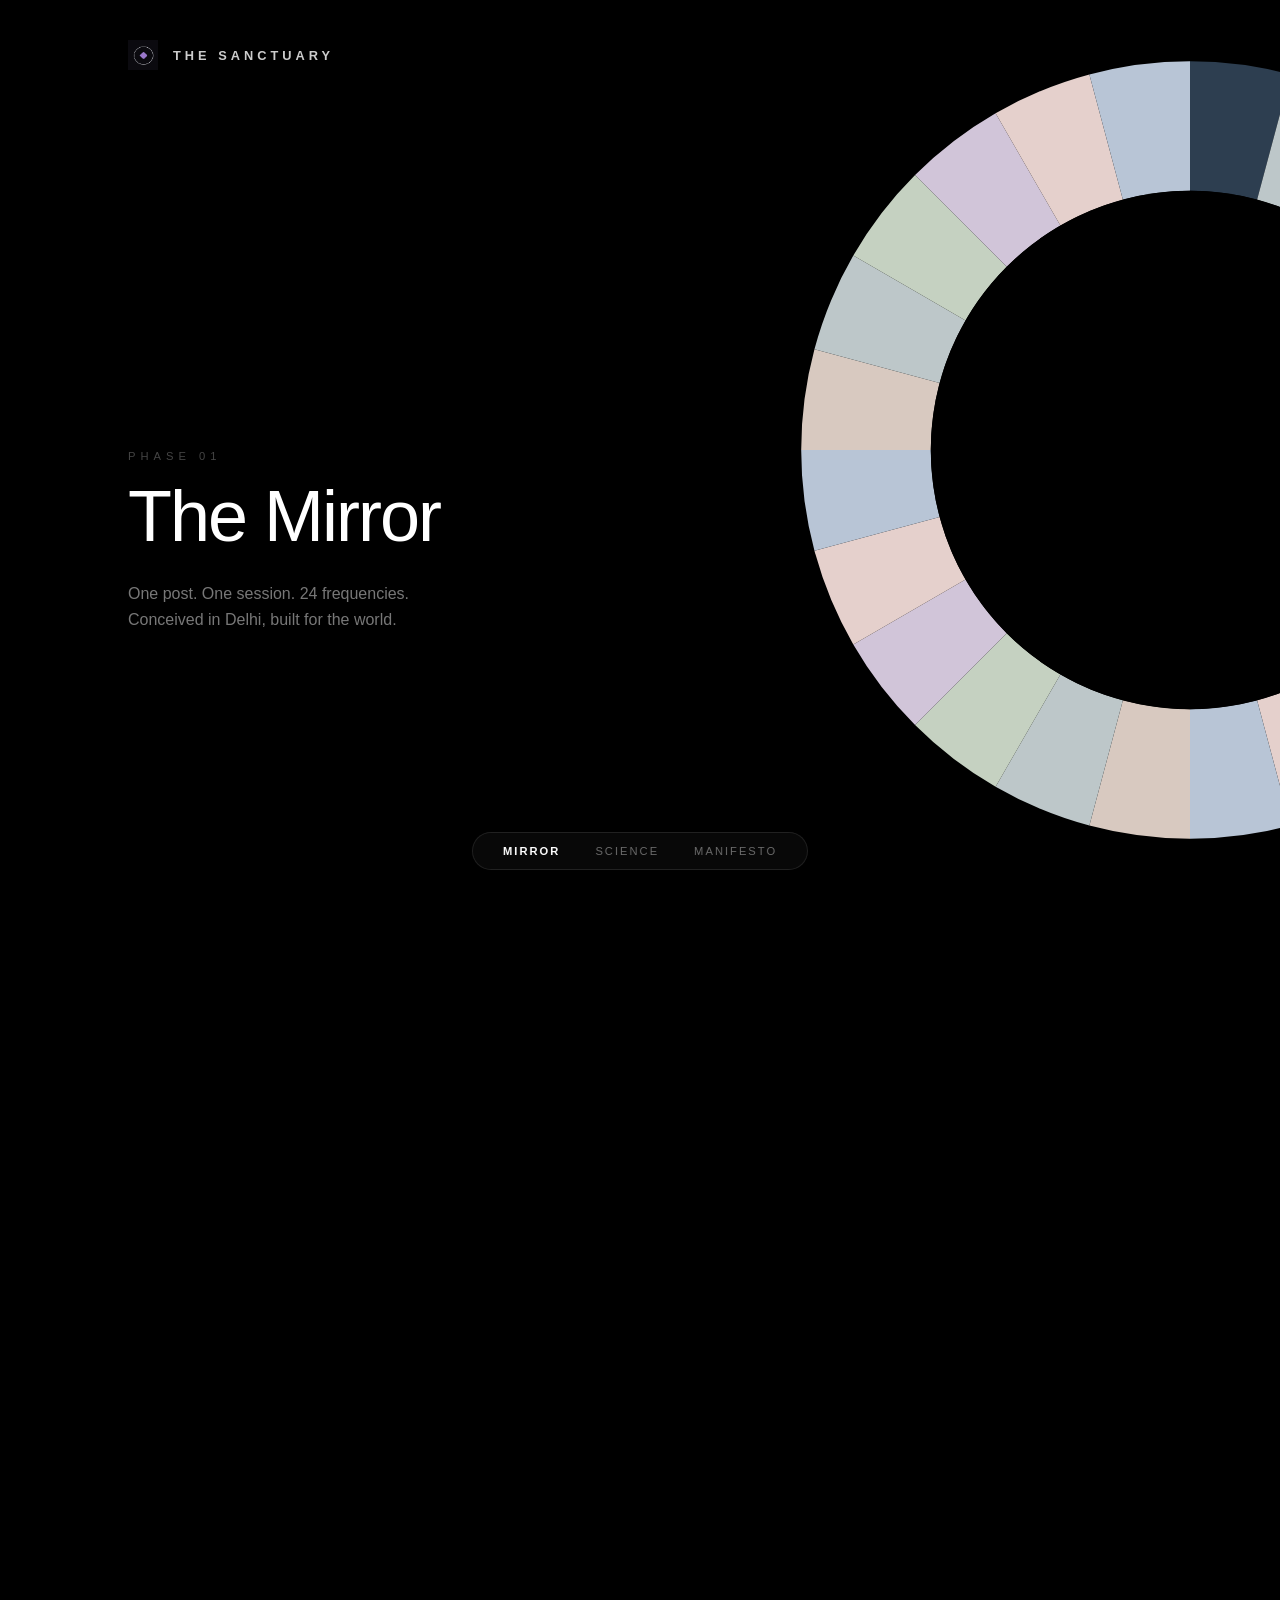
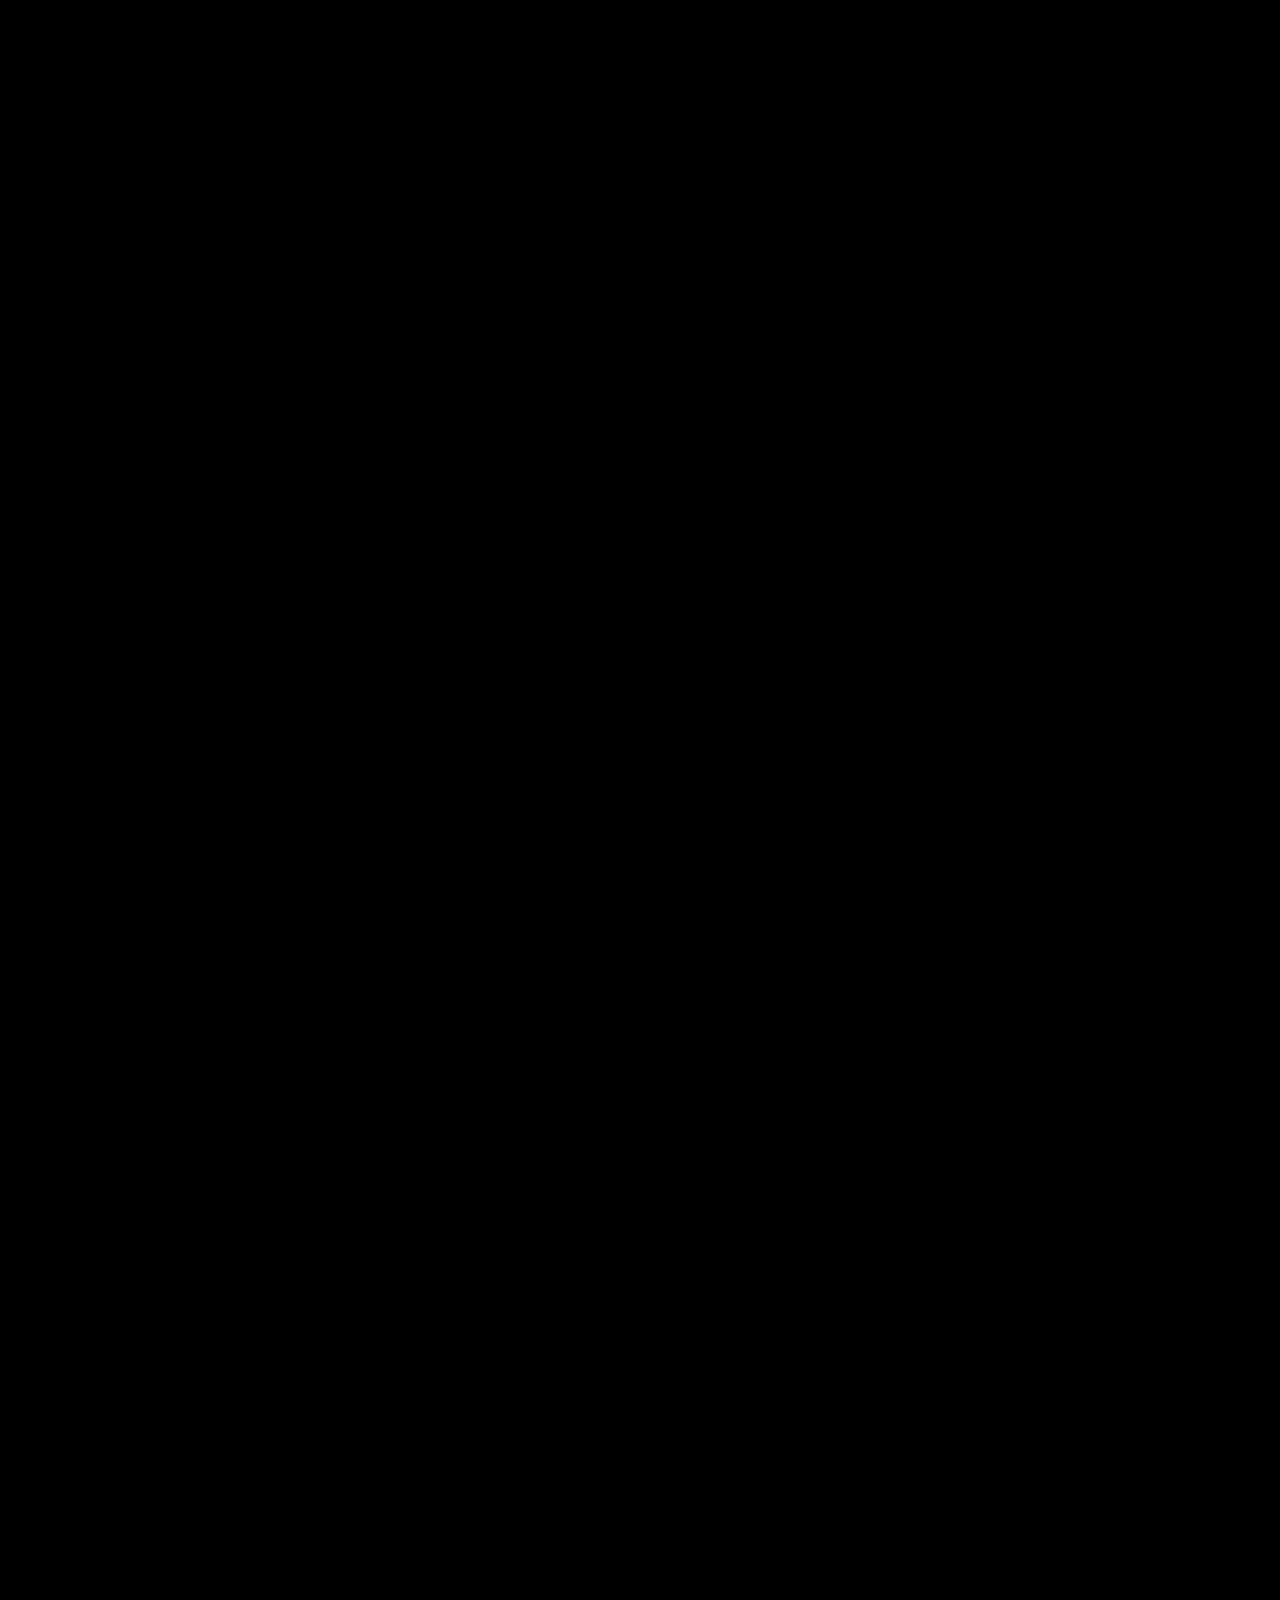
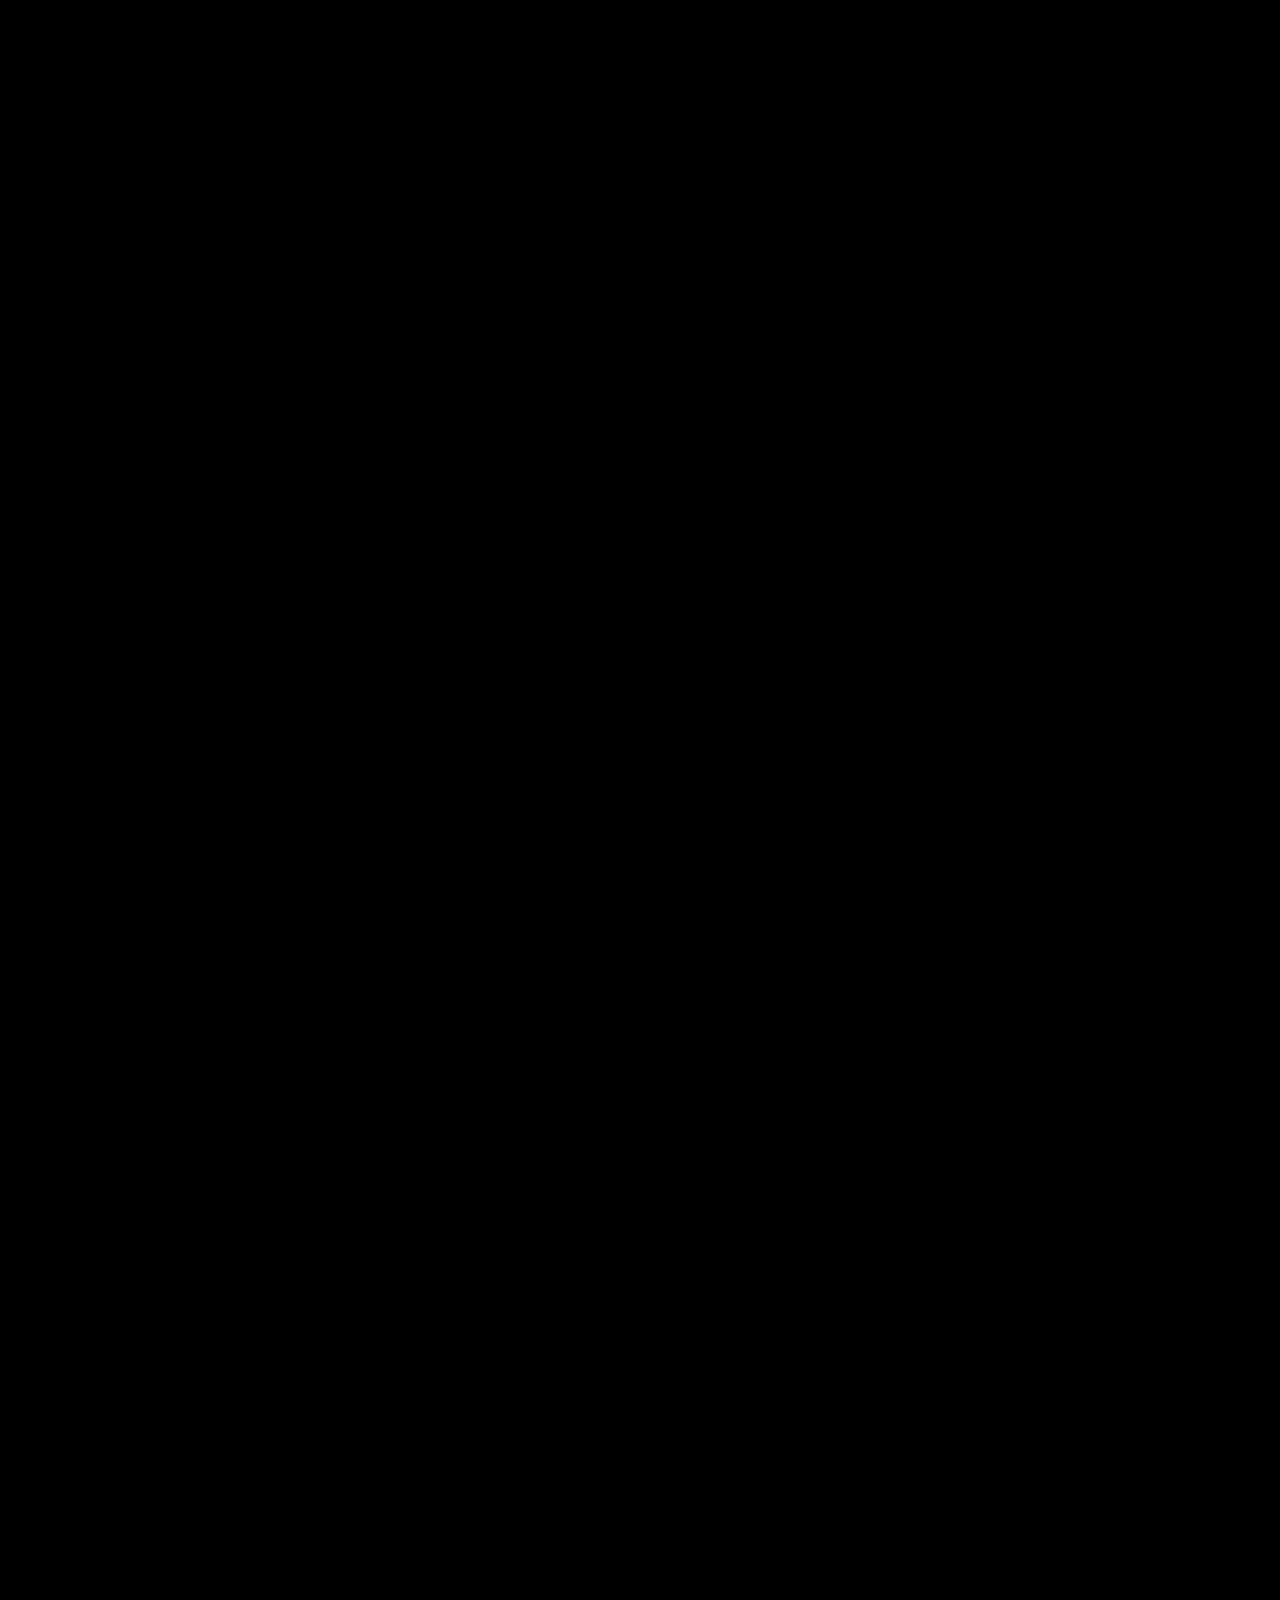
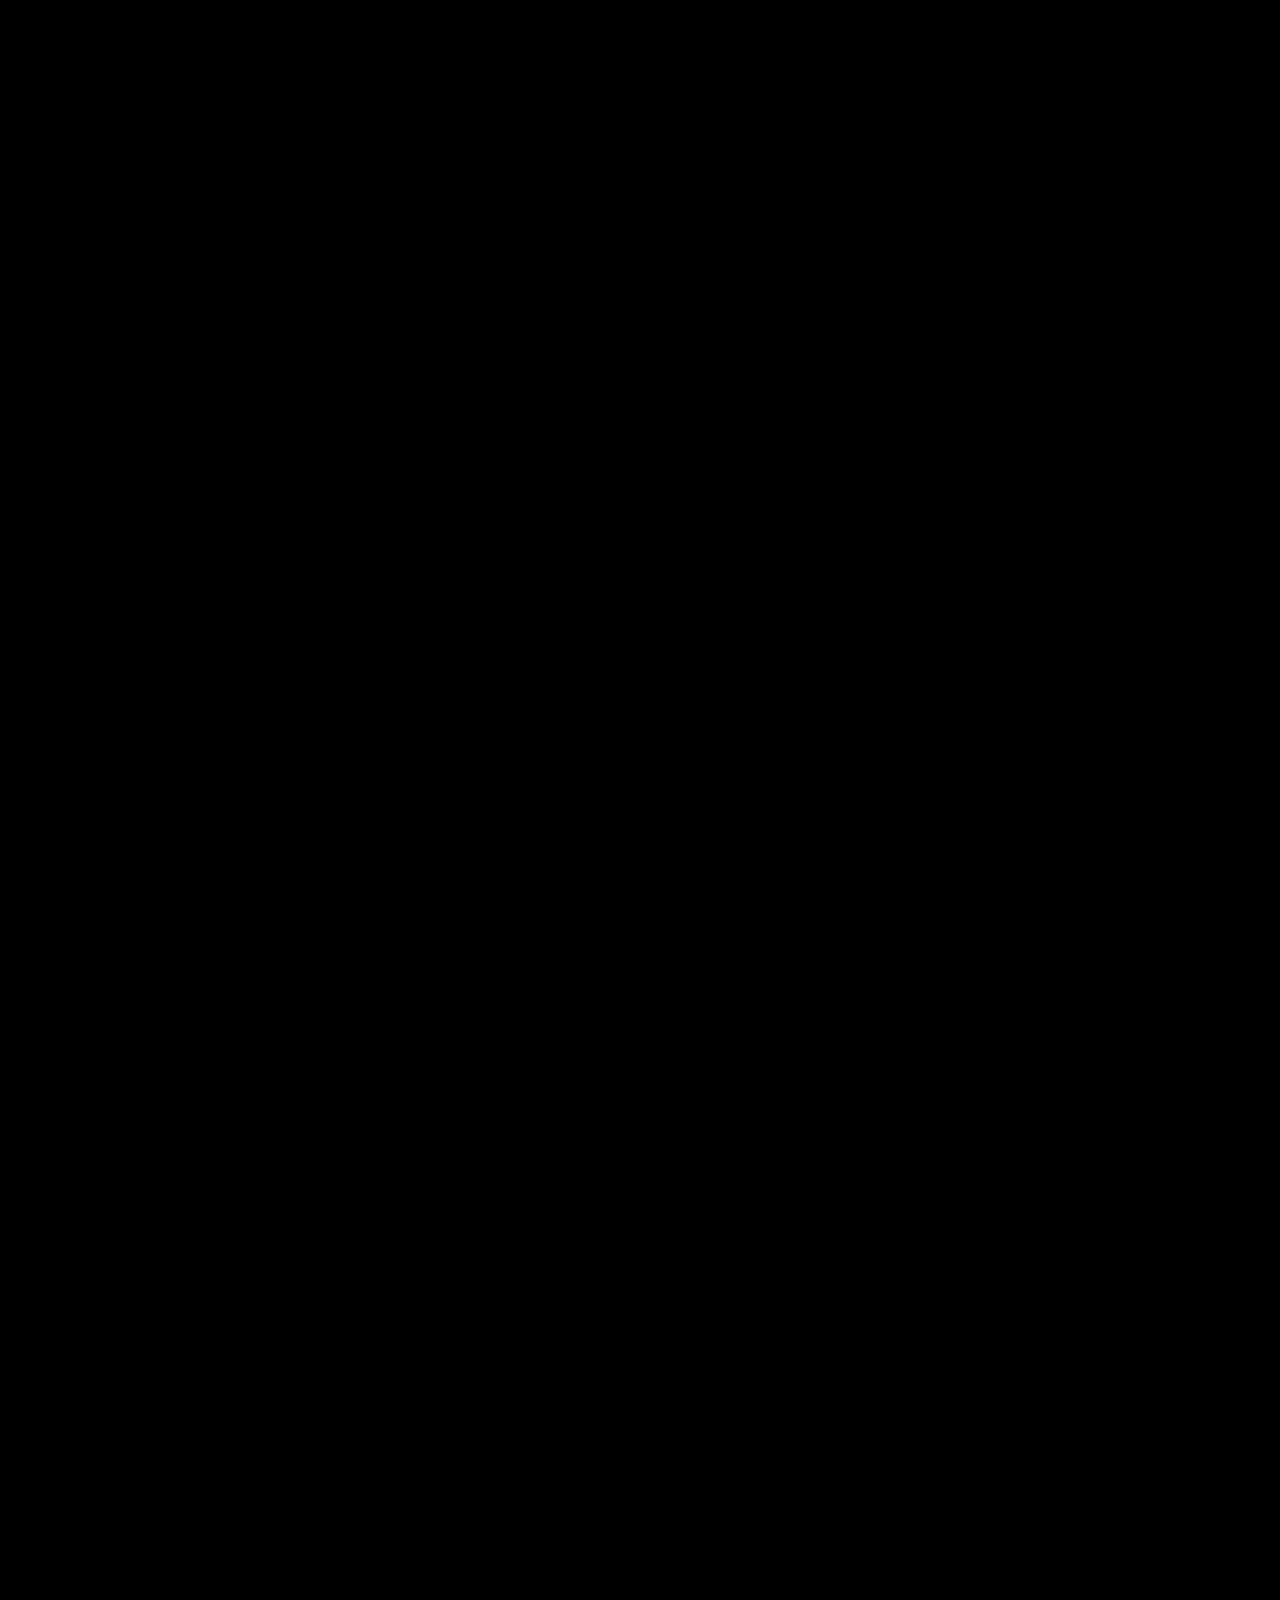
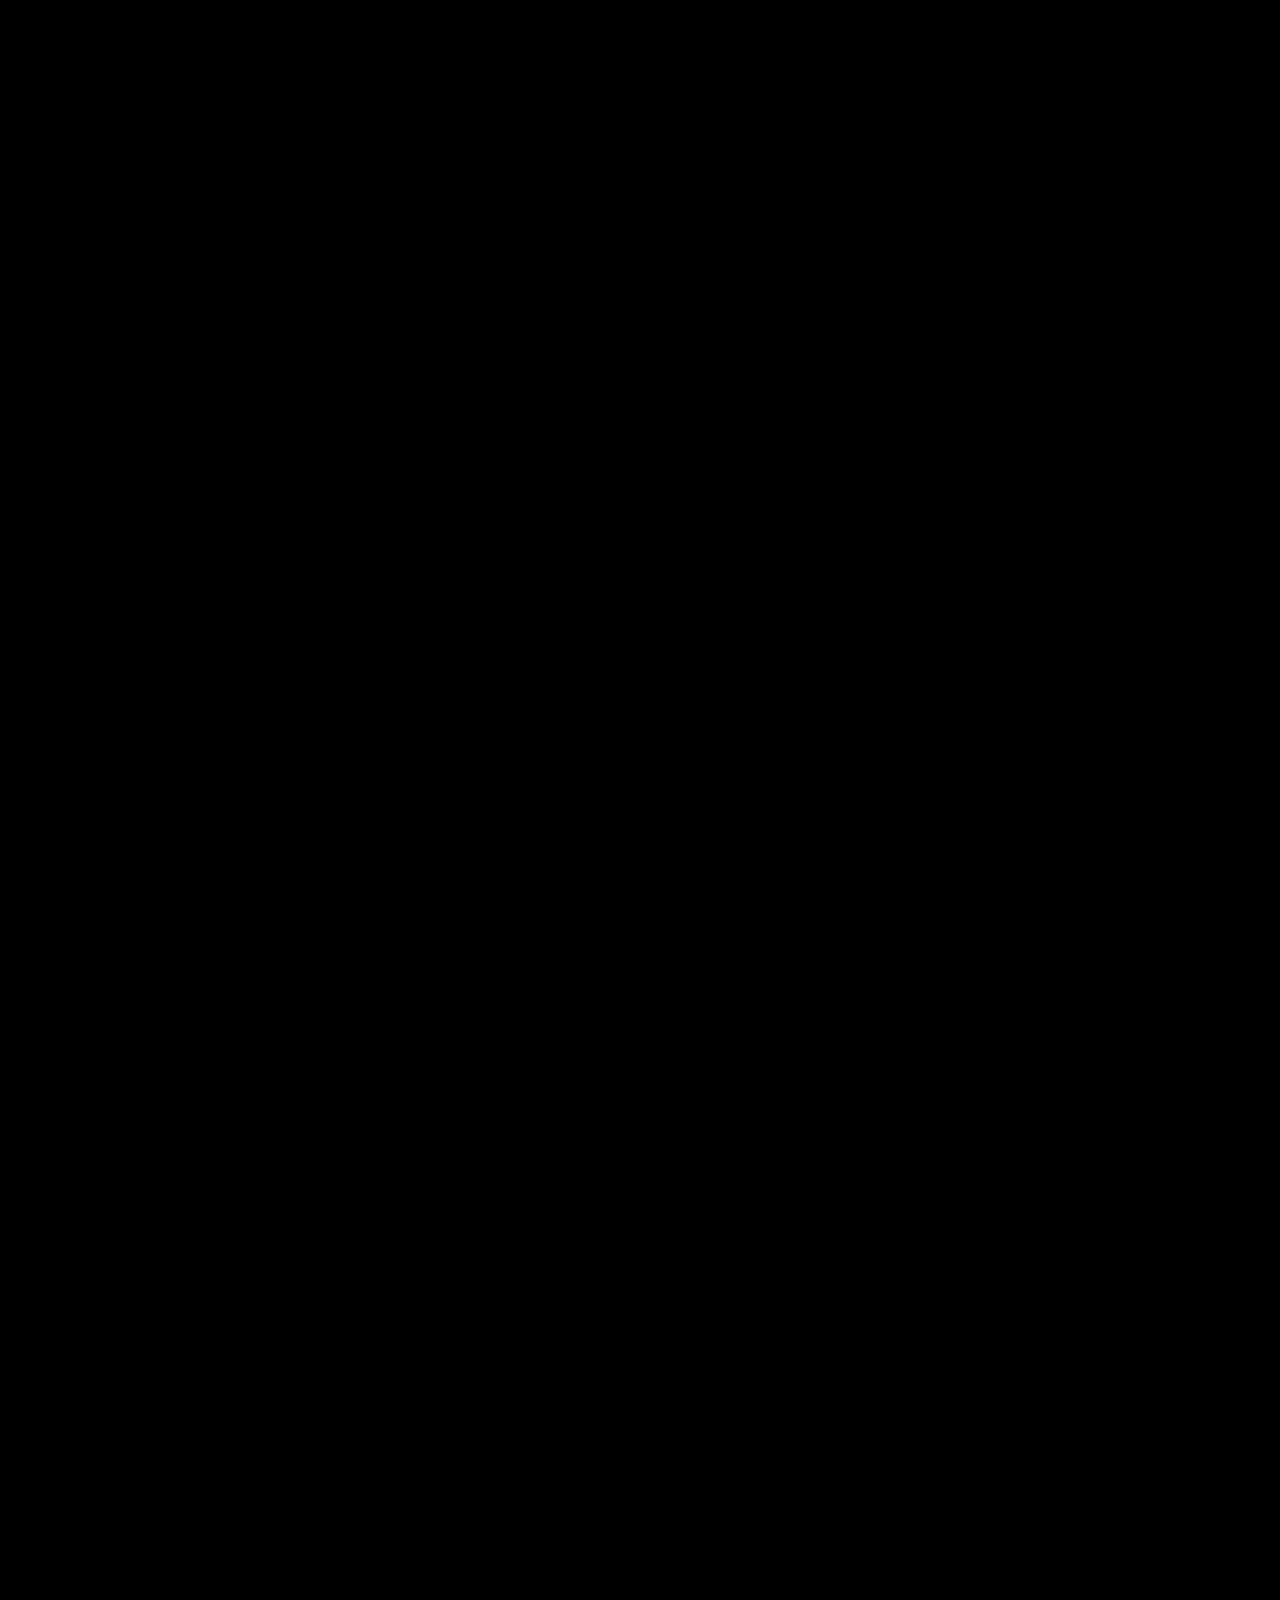
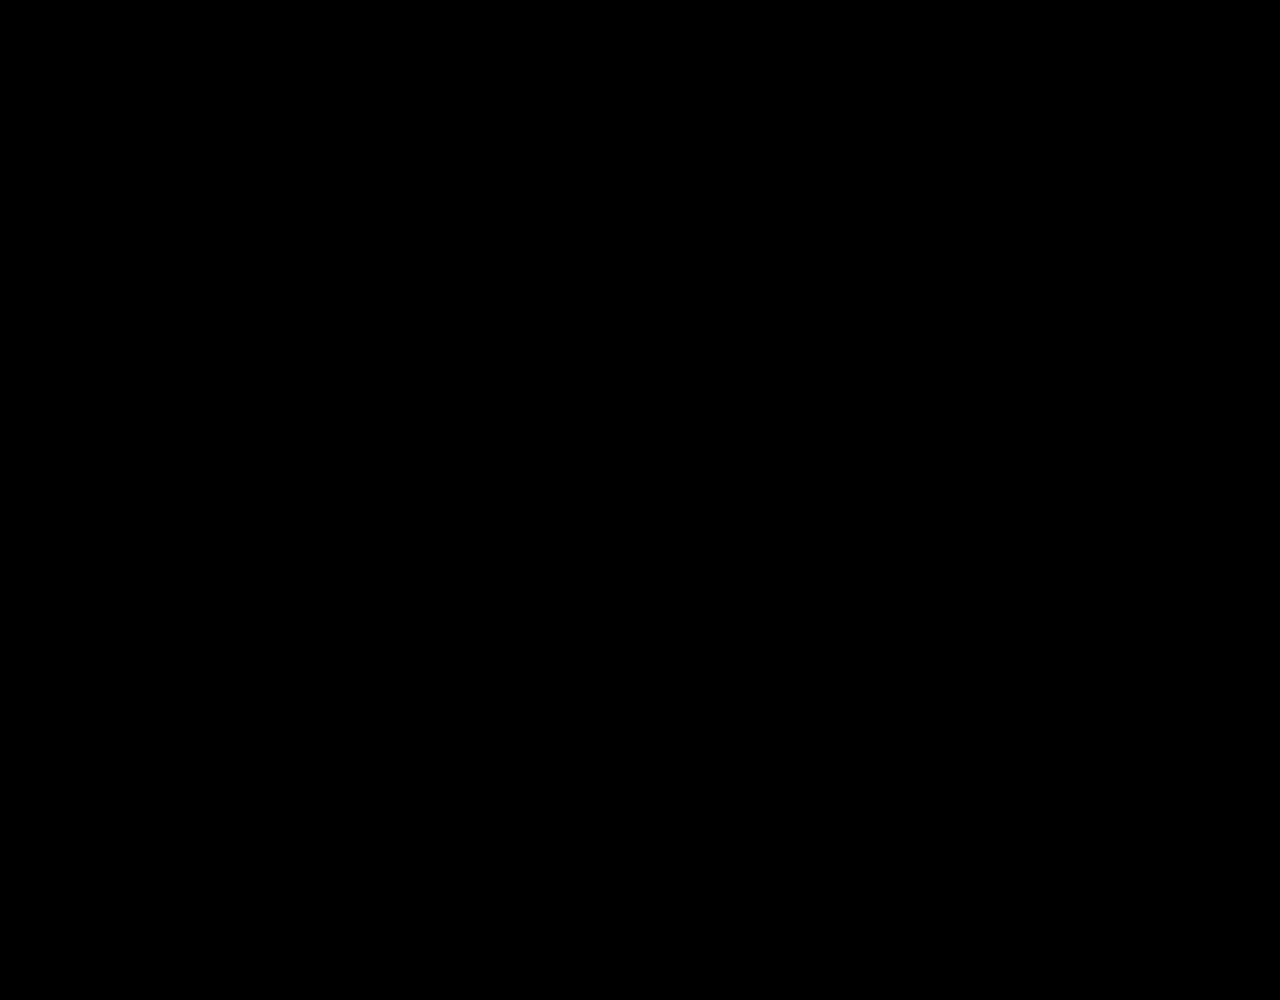
==== index.html @ a81bd3c6 "Add viewport meta tag for responsive design" ====
<!DOCTYPE html>
<html lang="en">
<head>
    <meta property="og:title" content="The Sanctuary | Phase 01: The Mirror">
    <meta property="og:description" content="One post. One session. 24 frequencies. Conceived in Delhi, built for the world.">
    <meta property="og:image" content="https://thesanctuaryapp.app/logo.jpeg">
    <meta property="og:url" content="https://thesanctuaryapp.app">
    <meta name="twitter:card" content="summary_large_image">
    <link rel="icon" type="image/png" href="favicon.jpeg">
    <meta name="viewport" content="width=device-width, initial-scale=1.0, maximum-scale=1.0, user-scalable=no">
    <meta charset="UTF-8">
    <meta name="viewport" content="width=device-width, initial-scale=1.0">
    <title>The Sanctuary | The Mirror</title>
    <style>
        :root { --bg: #000; --text: #fff; --navy: #2D3E50; --muted: #444; }
        body, html { margin: 0; padding: 0; background: var(--bg); color: var(--text); font-family: -apple-system, sans-serif; overflow-x: hidden; scroll-behavior: auto; }

        /* THE TOP-LEFT GATEWAY LOGO */
        #top-gateway {
            position: fixed; top: 40px; left: 10%; z-index: 500;
            display: flex; align-items: center; gap: 15px; text-decoration: none;
        }
        #top-gateway img { width: 30px; height: 30px; }
        #gateway-title { font-weight: 800; letter-spacing: 4px; font-size: 0.8rem; color: #fff; opacity: 0.8; }

        /* UNIFIED BOTTOM DOCK */
        nav {
            position: fixed; bottom: 30px; left: 50%; transform: translateX(-50%);
            background: rgba(10, 10, 10, 0.8); backdrop-filter: blur(20px); -webkit-backdrop-filter: blur(20px);
            border: 1px solid rgba(255, 255, 255, 0.1); padding: 12px 30px; border-radius: 40px;
            display: flex; gap: 35px; z-index: 1000; box-shadow: 0 20px 50px rgba(0,0,0,0.9);
        }
        nav a { color: #fff; text-decoration: none; font-size: 0.7rem; letter-spacing: 2px; text-transform: uppercase; opacity: 0.4; transition: 0.3s; pointer-events: all; }
        nav a:hover { opacity: 1; }
        nav a.active { opacity: 1; font-weight: 600; }

        .grain { position: fixed; top: -50%; left: -50%; width: 200%; height: 200%; z-index: 100; pointer-events: none; background-image: url("https://grainy-gradients.vercel.app/noise.svg"); opacity: 0.08; animation: grain-dance 8s steps(10) infinite; }
        @keyframes grain-dance { 0% { transform: translate(0,0); } 100% { transform: translate(0,0); } }

        /* UI LAYER - GRANULAR FADING */
        #ui-layer { position: fixed; left: 10%; top: 50%; transform: translateY(-50%); width: 40%; z-index: 50; pointer-events: none; }
        .text-group { 
            position: absolute; width: 100%; top: 0; 
            transition: visibility 0.3s; /* Visibility still used for click-through stability */
            visibility: hidden; opacity: 0; 
            will-change: opacity, transform;
        }
        .text-group.visible { visibility: visible; }

        .label { font-size: 0.7rem; color: var(--muted); text-transform: uppercase; letter-spacing: 5px; margin-bottom: 15px; }
        .title { font-size: clamp(3rem, 7vw, 4.5rem); font-weight: 200; margin: 0; letter-spacing: -2px; line-height: 1.1; }
        .desc { margin-top: 25px; color: #777; font-size: 1rem; line-height: 1.6; max-width: 350px; font-weight: 300; }

        /* THE DONUT TICKER RIG */
        #ticker-rig { position: fixed; right: -35vh; top: 50%; transform: translateY(-50%); width: 90vh; height: 90vh; z-index: 10; pointer-events: none; }
        #donut-svg { width: 100%; height: 100%; filter: drop-shadow(-20px 10px 40px rgba(0,0,0,0.5)); will-change: transform; }
        .segment { stroke: rgba(255,255,255,0.02); stroke-width: 0.3; transition: fill 0.3s ease; }

        .scroll-space { height: 1000vh; }

        /* FINAL SECTION */
        #final-section { height: 100vh; width: 100%; display: flex; align-items: center; justify-content: center; position: fixed; top: 0; left: 0; z-index: 30; opacity: 0; pointer-events: none; }
        .final-title { font-weight: 200; font-size: 2.2rem; margin: 0; letter-spacing: -1px; }
        .final-label { color: #555; font-size: 0.85rem; margin-top: 10px; }
        .cta { background: white; color: black; border: none; padding: 15px 40px; margin-top: 25px; font-weight: 600; border-radius: 2px; cursor: pointer; pointer-events: all; }
    </style>
</head>
<body>
    <div class="grain"></div>

    <a href="index.html" id="top-gateway">
        <img src="logo.jpeg" alt="Sanctuary Logo">
        <span id="gateway-title">THE SANCTUARY</span>
    </a>

    <nav>
        <a href="index.html" class="active">Mirror</a>
        <a href="science.html">Science</a>
        <a href="manifesto.html">Manifesto</a>
    </nav>

    <div id="ui-layer">
        <div id="hero-text" class="text-group visible" style="opacity: 1;">
            <div class="label">Phase 01</div>
            <h1 class="title">The Mirror</h1>
            <p class="desc">One post. One session. 24 frequencies. Conceived in Delhi, built for the world.</p>
        </div>
        <div id="ticker-text" class="text-group">
            <div id="freq-num" class="label">Frequency 01/24</div>
            <h1 id="active-cat" class="title">Science</h1>
            <p class="desc">Intentional social interaction. High signal, zero compulsion.</p>
        </div>
    </div>

    <div class="scroll-space"></div>

    <section id="final-section">
        <div style="text-align:center;">
            <h1 class="final-title">Enter the Sanctuary</h1>
            <p class="final-label">Global Beta now rolling.</p>
            <button class="cta">Request Access</button>
        </div>
    </section>

    <div id="ticker-rig">
        <svg id="donut-svg" viewBox="0 0 100 100">
            <g id="segments-group"></g>
            <circle cx="50" cy="50" r="32" fill="black" /> 
        </svg>
    </div>

    <script>
        const segmentsGroup = document.getElementById('segments-group');
        const donutSvg = document.getElementById('donut-svg');
        const hero = document.getElementById('hero-text');
        const ticker = document.getElementById('ticker-text');
        const activeCat = document.getElementById('active-cat');
        const freqNum = document.getElementById('freq-num');
        const tickerRig = document.getElementById('ticker-rig');
        const finalSection = document.getElementById('final-section');

        const colors = ['#D8C9C0', '#BDC7C9', '#C5D1C1', '#D1C5D9', '#E5D0CC', '#B8C5D6'];
        const categories = ["Science", "Philosophy", "Art", "History", "Nature", "Literature", "Mindfulness", "Economics", "Music", "Tech", "Wellness", "Design", "Astronomy", "Sociology", "Poetry", "Biology", "Physics", "Ethics", "Psychology", "Space", "Geography", "Math", "Culture", "Silence"];
        const paths = [];

        for (let i = 0; i < 24; i++) {
            const path = document.createElementNS("http://www.w3.org/2000/svg", "path");
            path.setAttribute("d", describeArc(50, 50, 48, 32, i * 15, (i + 1) * 15));
            path.setAttribute("fill", colors[i % colors.length]);
            segmentsGroup.appendChild(path);
            paths.push(path);
        }

        function describeArc(x, y, r, ir, start, end){
            const s = polToCar(x, y, r, end), e = polToCar(x, y, r, start), si = polToCar(x, y, ir, end), ei = polToCar(x, y, ir, start);
            return [`M`,s.x,s.y,`A`,r,r,0,0,0,e.x,e.y,`L`,ei.x,ei.y,`A`,ir,ir,0,0,1,si.x,si.y,`Z`].join(" ");
        }
        function polToCar(cx, cy, r, deg) { const rad = (deg - 90) * Math.PI / 180.0; return { x: cx + (r * Math.cos(rad)), y: cy + (r * Math.sin(rad)) }; }

        function render() {
            const scrollY = window.pageYOffset;
            const maxScroll = document.documentElement.scrollHeight - window.innerHeight;
            const pct = Math.max(0, Math.min(1, scrollY / maxScroll));

            const curRot = pct * 360;
            donutSvg.style.transform = `rotate(${curRot}deg)`;

            const activeIndex = Math.floor(curRot / 15) % 24;
            paths.forEach((p, i) => p.setAttribute("fill", i === activeIndex ? '#2D3E50' : colors[i % colors.length]));
            activeCat.innerText = categories[activeIndex];
            freqNum.innerText = `Frequency ${String(activeIndex + 1).padStart(2, '0')}/24`;

            // GRANULAR FADING ENGINE
            // 1. Hero Text Fade Out (0% to 10%)
            if (pct < 0.1) {
                const opacity = 1 - (pct / 0.1);
                hero.style.opacity = opacity;
                hero.classList.add('visible');
                ticker.style.opacity = pct / 0.1;
                ticker.classList.add('visible');
                tickerRig.style.opacity = 1;
                finalSection.style.opacity = 0;
            } 
            // 2. Ticker Text Peak (10% to 80%)
            else if (pct >= 0.1 && pct < 0.8) {
                hero.style.opacity = 0;
                hero.classList.remove('visible');
                ticker.style.opacity = 1;
                ticker.classList.add('visible');
                tickerRig.style.opacity = 1;
                finalSection.style.opacity = 0;
            } 
            // 3. Ticker Out / Final In (80% to 100%)
            else {
                const fadeOut = 1 - ((pct - 0.8) / 0.2);
                const fadeIn = (pct - 0.8) / 0.2;
                hero.classList.remove('visible');
                ticker.style.opacity = fadeOut;
                tickerRig.style.opacity = fadeOut;
                finalSection.style.opacity = fadeIn;
                if (pct > 0.95) {
                    finalSection.style.pointerEvents = "all";
                    ticker.classList.remove('visible');
                } else {
                    finalSection.style.pointerEvents = "none";
                    ticker.classList.add('visible');
                }
            }

            requestAnimationFrame(render);
        }
        render();
    </script>
</body>
</html>
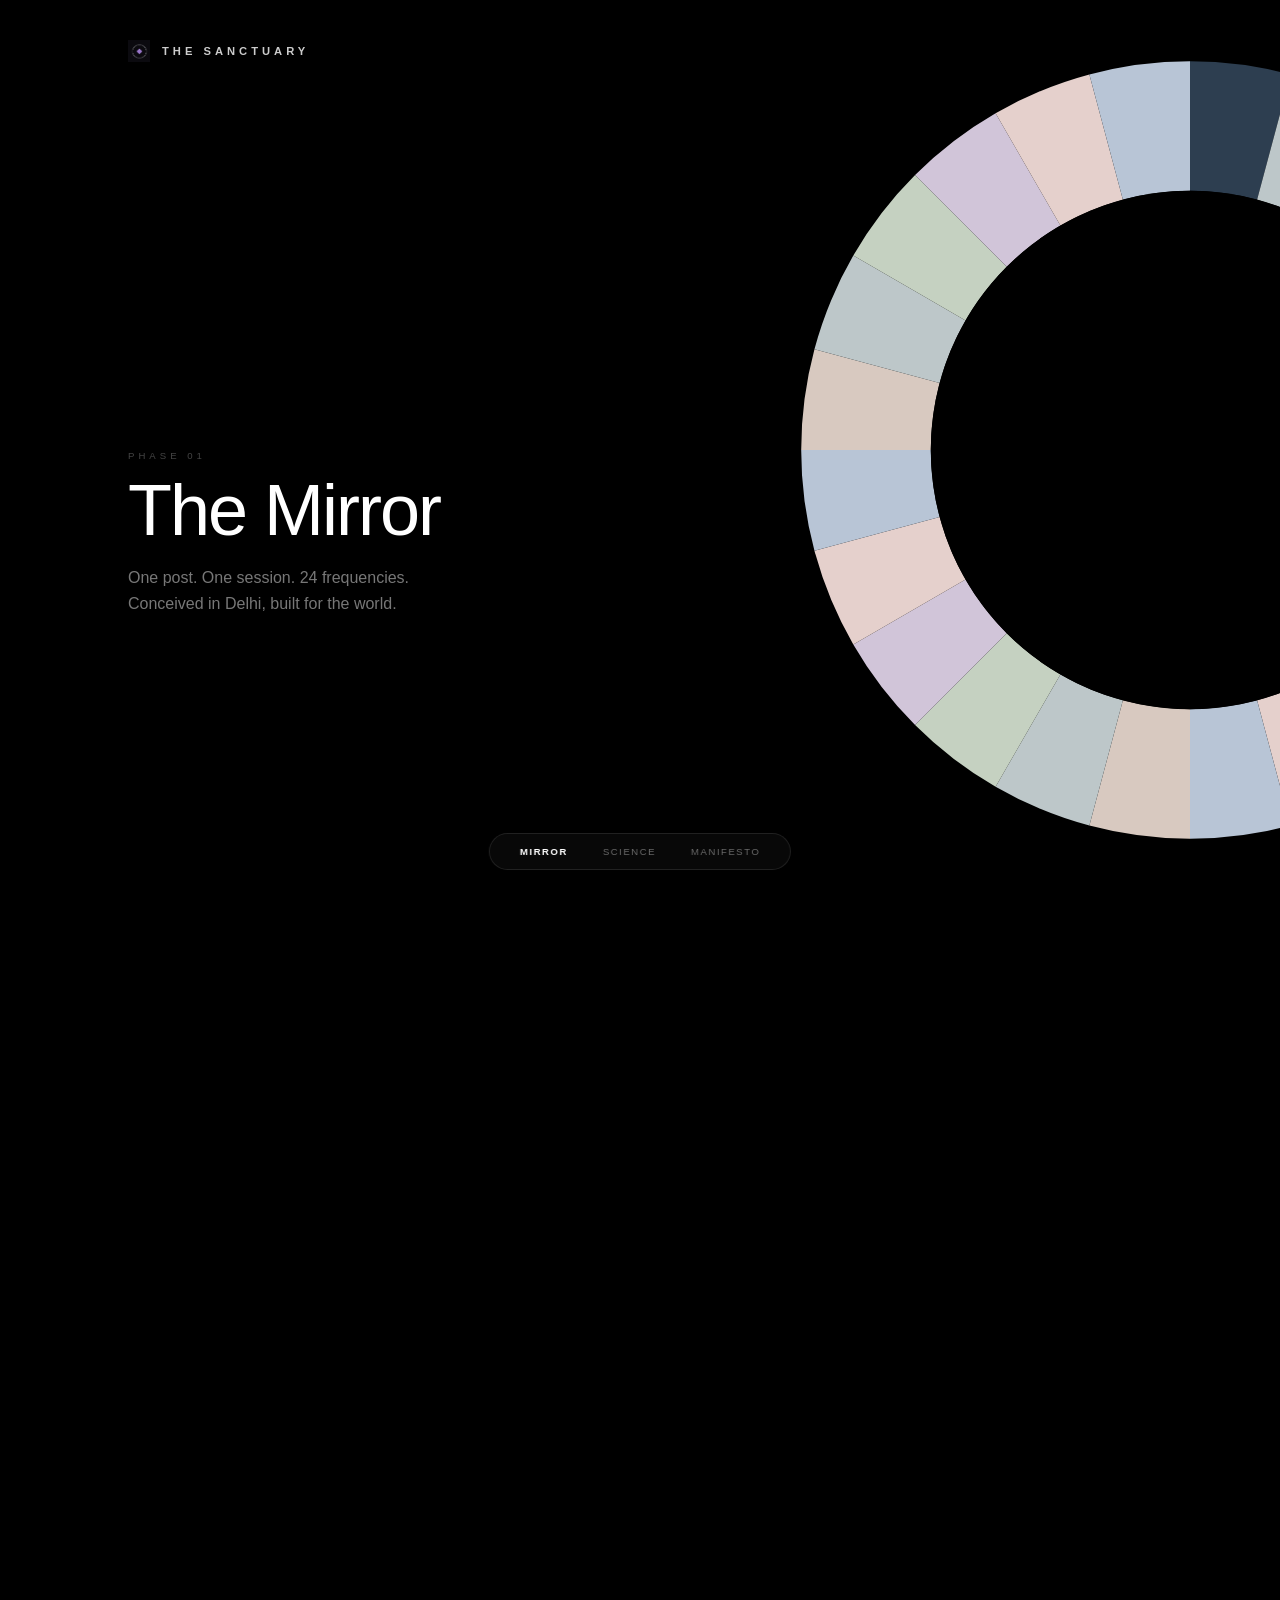
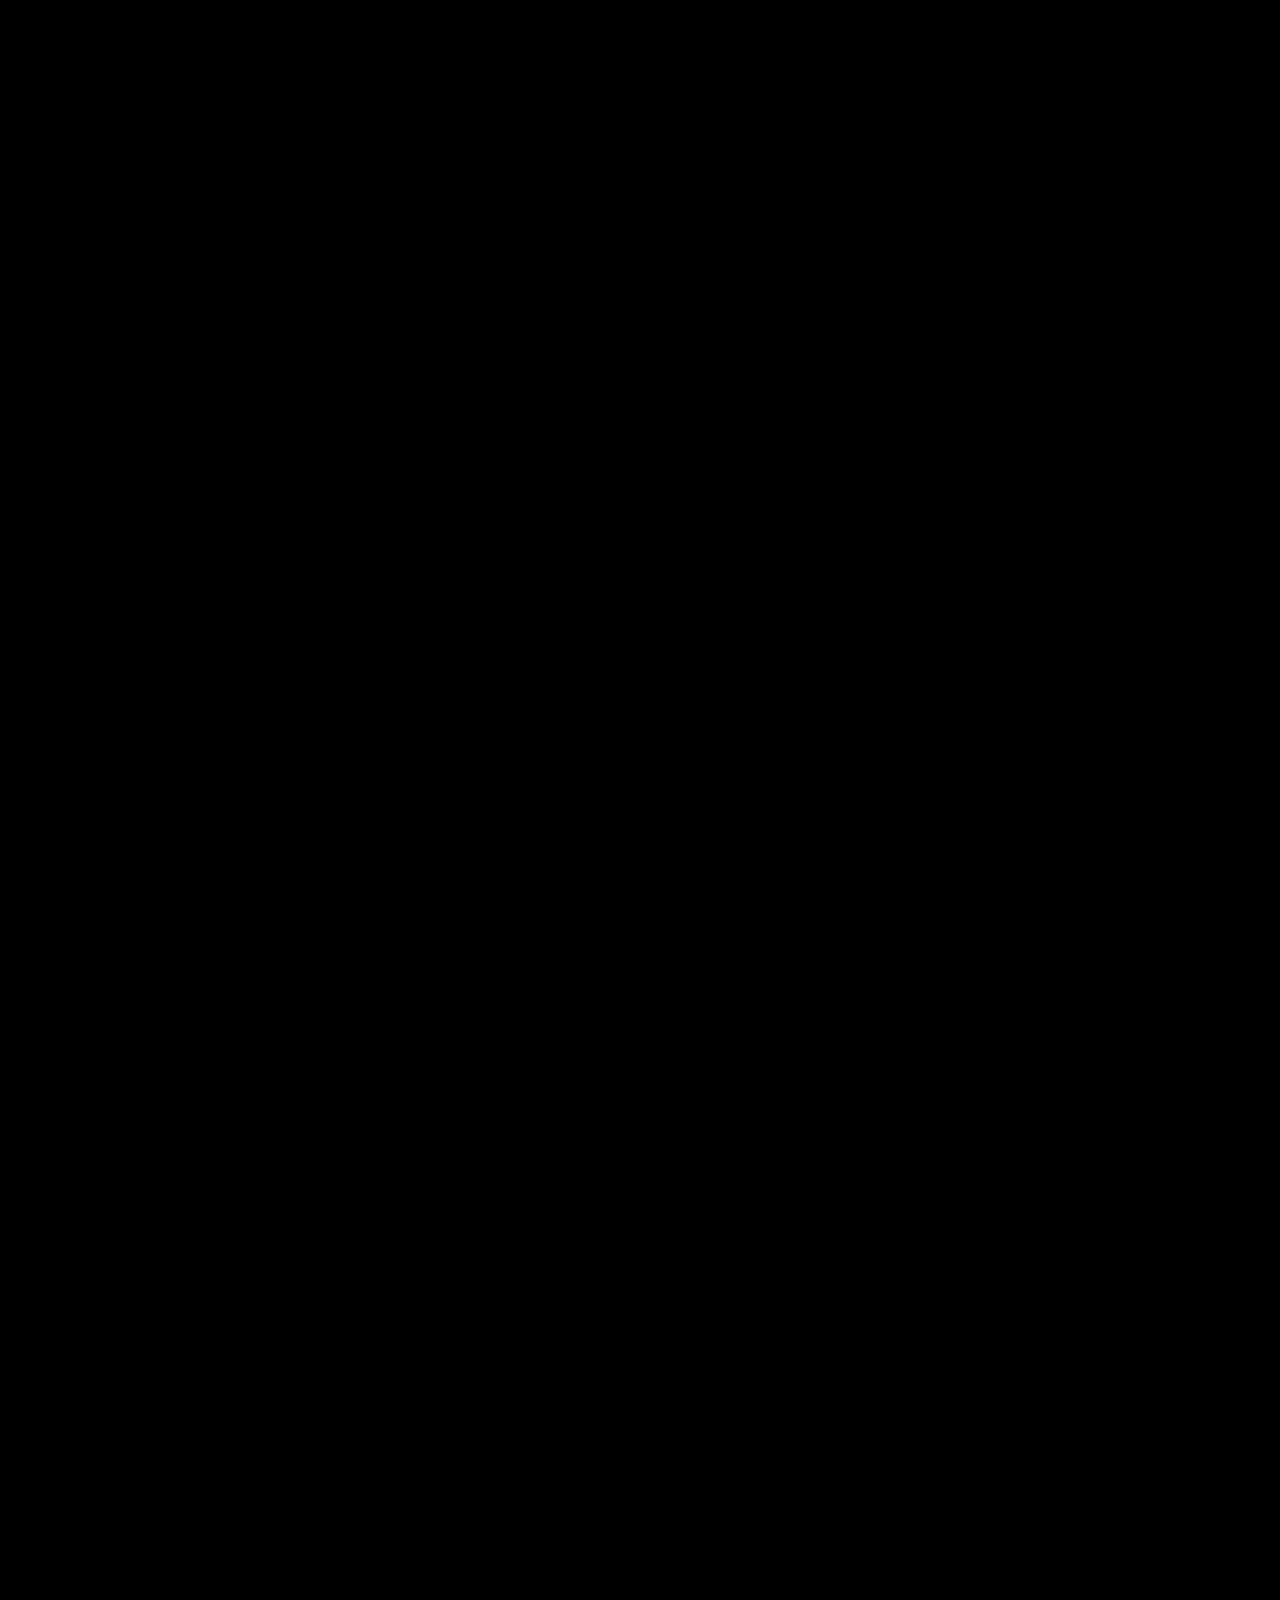
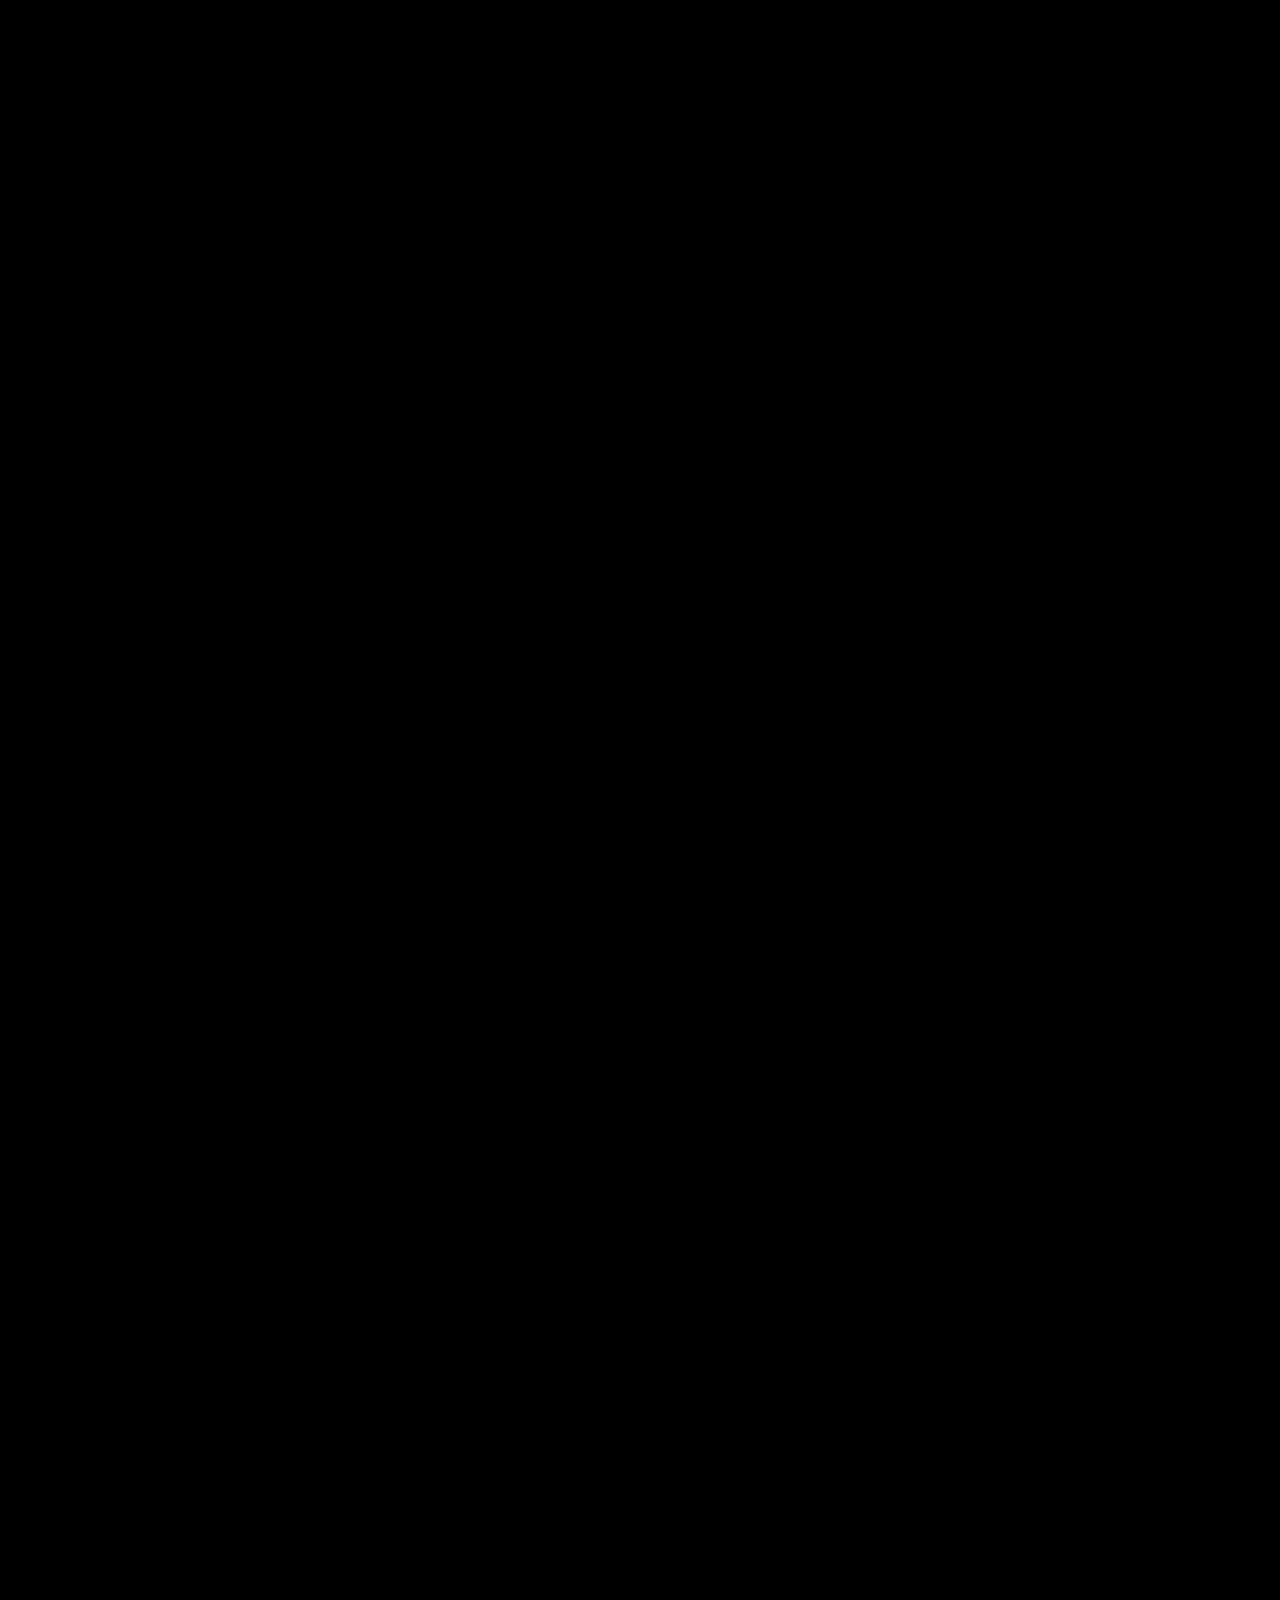
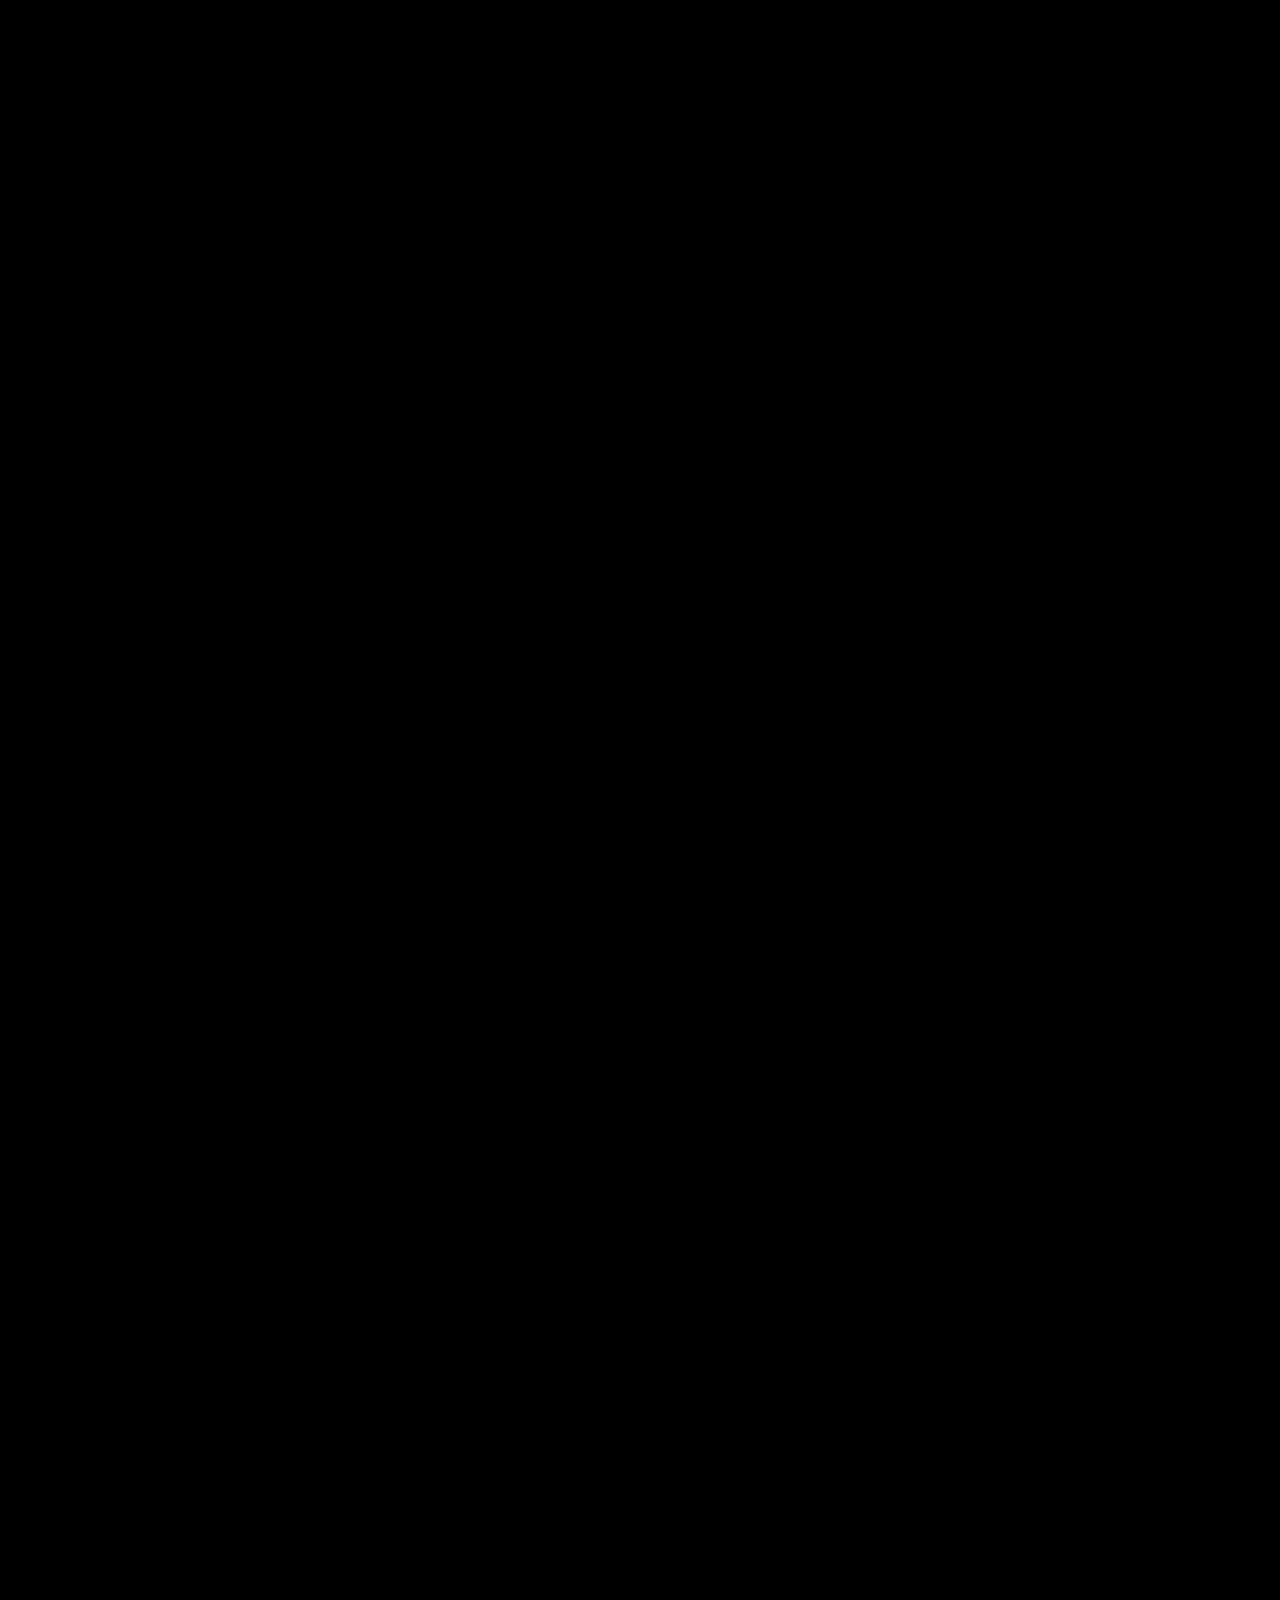
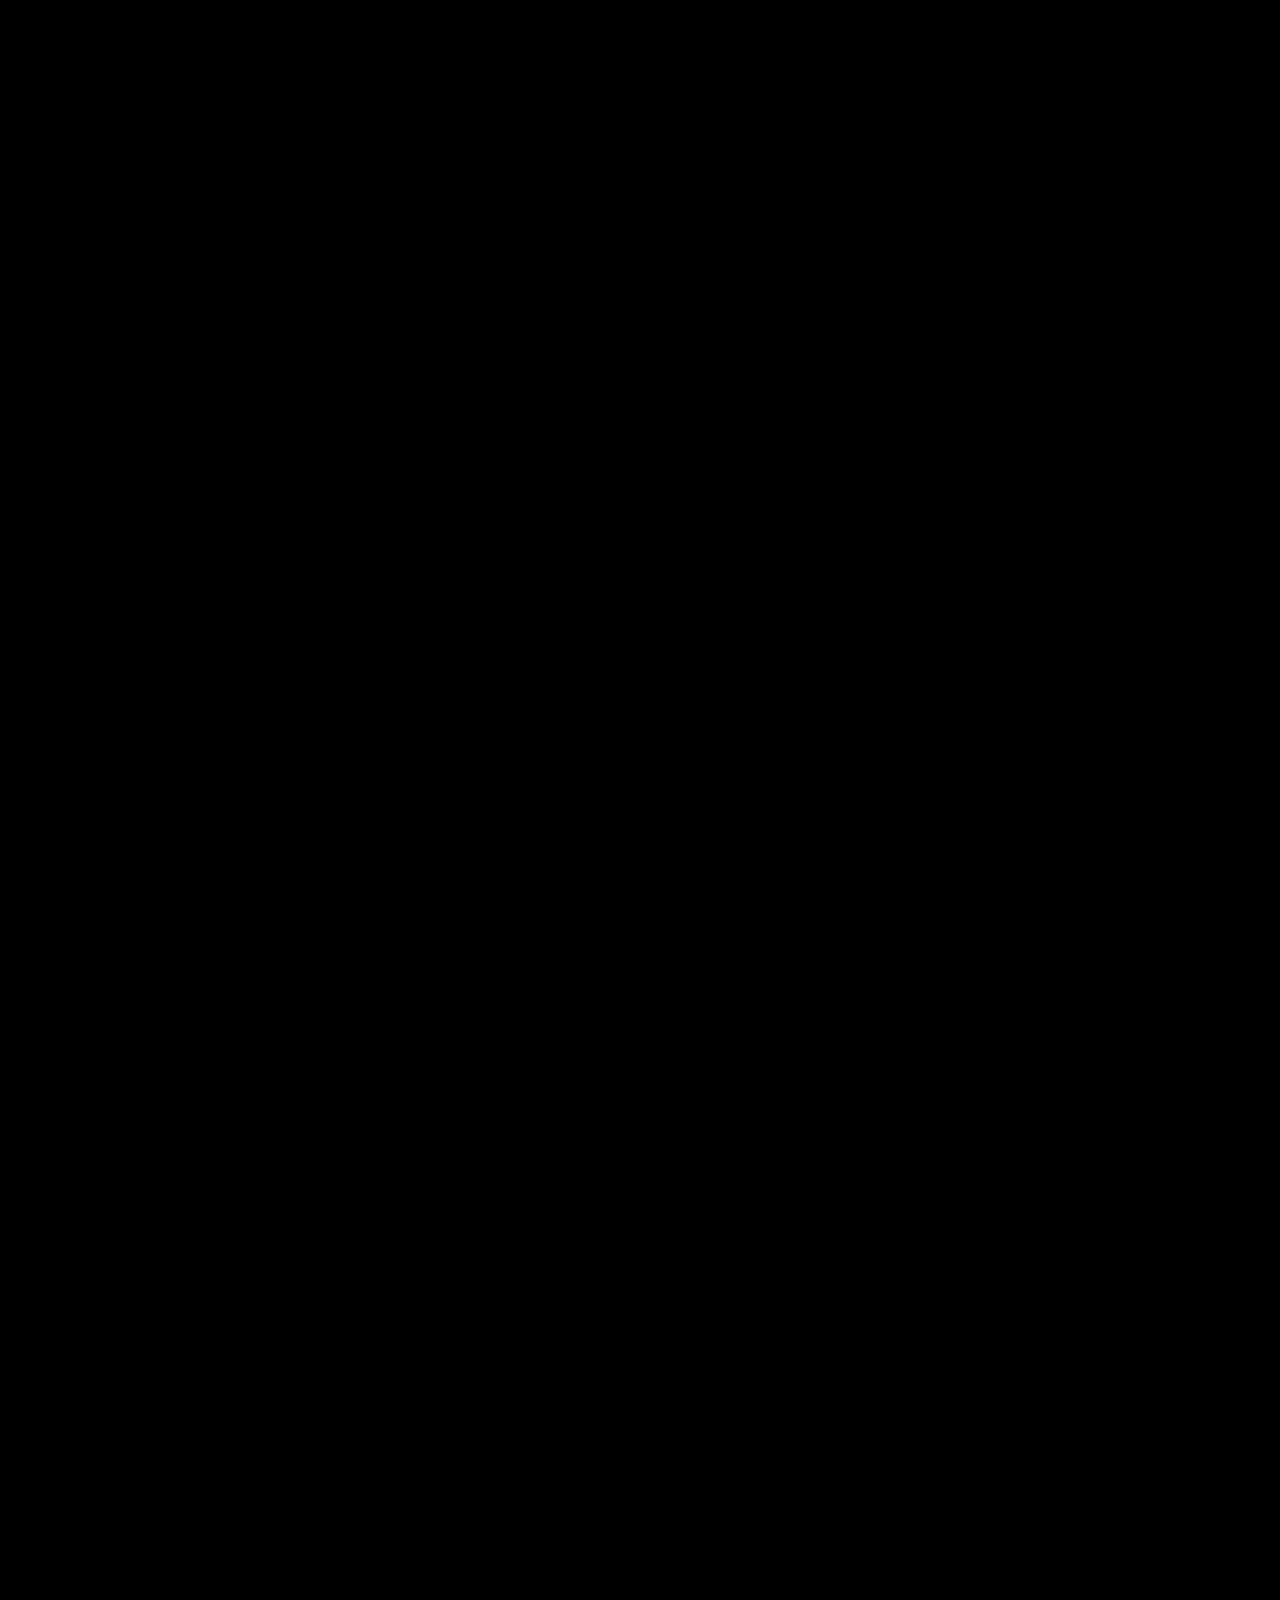
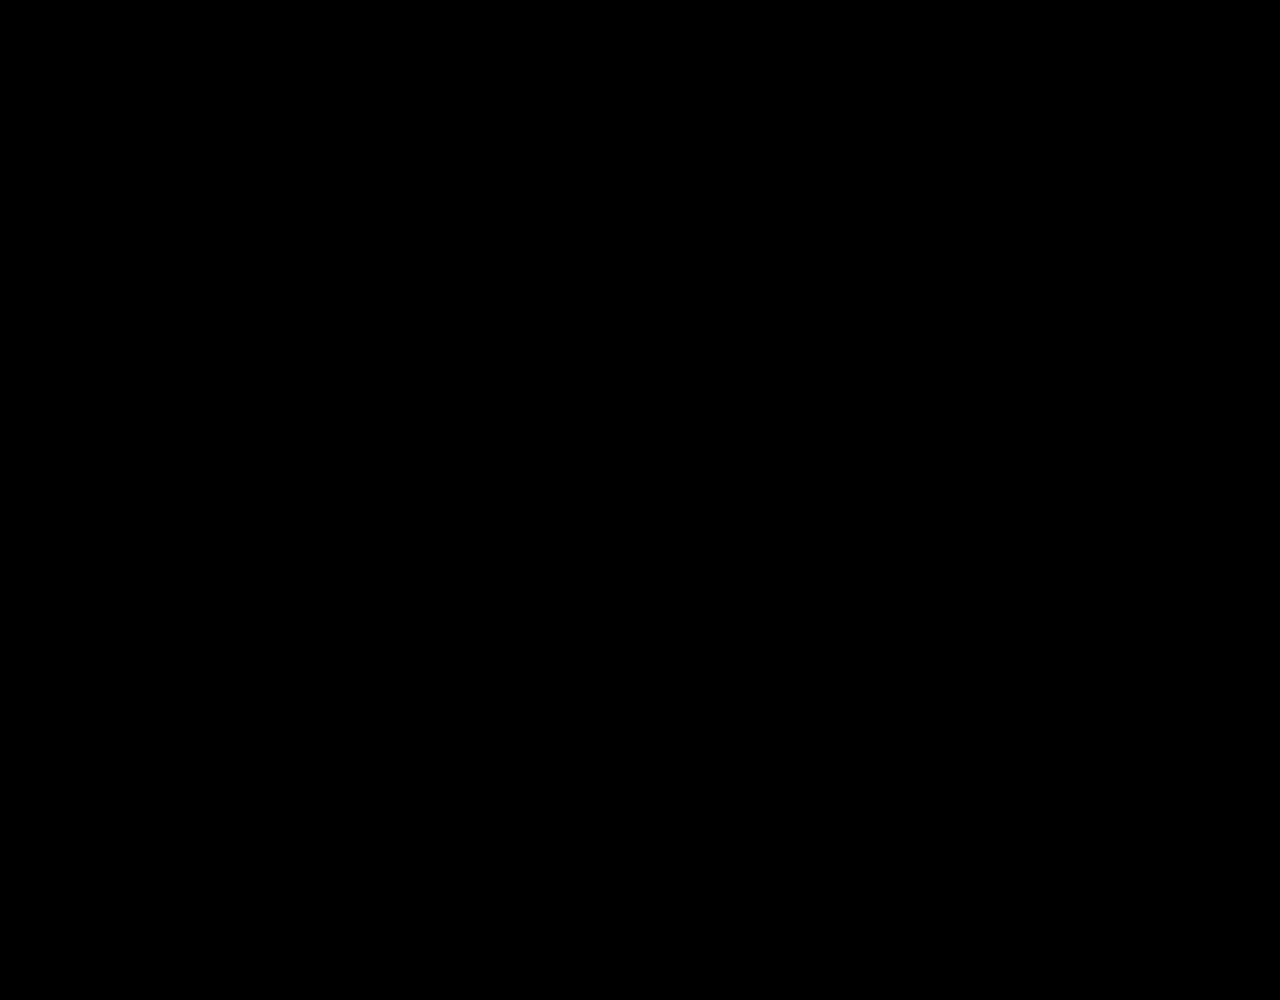
==== commit dea3a738: "Update index.html" ====
--- a/index.html
+++ b/index.html
@@ -12,57 +12,63 @@
     <meta name="viewport" content="width=device-width, initial-scale=1.0">
     <title>The Sanctuary | The Mirror</title>
     <style>
-        :root { --bg: #000; --text: #fff; --navy: #2D3E50; --muted: #444; }
-        body, html { margin: 0; padding: 0; background: var(--bg); color: var(--text); font-family: -apple-system, sans-serif; overflow-x: hidden; scroll-behavior: auto; }
-
-        /* THE TOP-LEFT GATEWAY LOGO */
-        #top-gateway {
-            position: fixed; top: 40px; left: 10%; z-index: 500;
-            display: flex; align-items: center; gap: 15px; text-decoration: none;
-        }
-        #top-gateway img { width: 30px; height: 30px; }
-        #gateway-title { font-weight: 800; letter-spacing: 4px; font-size: 0.8rem; color: #fff; opacity: 0.8; }
-
-        /* UNIFIED BOTTOM DOCK */
-        nav {
-            position: fixed; bottom: 30px; left: 50%; transform: translateX(-50%);
-            background: rgba(10, 10, 10, 0.8); backdrop-filter: blur(20px); -webkit-backdrop-filter: blur(20px);
-            border: 1px solid rgba(255, 255, 255, 0.1); padding: 12px 30px; border-radius: 40px;
-            display: flex; gap: 35px; z-index: 1000; box-shadow: 0 20px 50px rgba(0,0,0,0.9);
-        }
-        nav a { color: #fff; text-decoration: none; font-size: 0.7rem; letter-spacing: 2px; text-transform: uppercase; opacity: 0.4; transition: 0.3s; pointer-events: all; }
-        nav a:hover { opacity: 1; }
-        nav a.active { opacity: 1; font-weight: 600; }
-
-        .grain { position: fixed; top: -50%; left: -50%; width: 200%; height: 200%; z-index: 100; pointer-events: none; background-image: url("https://grainy-gradients.vercel.app/noise.svg"); opacity: 0.08; animation: grain-dance 8s steps(10) infinite; }
-        @keyframes grain-dance { 0% { transform: translate(0,0); } 100% { transform: translate(0,0); } }
-
-        /* UI LAYER - GRANULAR FADING */
-        #ui-layer { position: fixed; left: 10%; top: 50%; transform: translateY(-50%); width: 40%; z-index: 50; pointer-events: none; }
-        .text-group { 
-            position: absolute; width: 100%; top: 0; 
-            transition: visibility 0.3s; /* Visibility still used for click-through stability */
-            visibility: hidden; opacity: 0; 
-            will-change: opacity, transform;
-        }
-        .text-group.visible { visibility: visible; }
-
-        .label { font-size: 0.7rem; color: var(--muted); text-transform: uppercase; letter-spacing: 5px; margin-bottom: 15px; }
-        .title { font-size: clamp(3rem, 7vw, 4.5rem); font-weight: 200; margin: 0; letter-spacing: -2px; line-height: 1.1; }
-        .desc { margin-top: 25px; color: #777; font-size: 1rem; line-height: 1.6; max-width: 350px; font-weight: 300; }
-
-        /* THE DONUT TICKER RIG */
-        #ticker-rig { position: fixed; right: -35vh; top: 50%; transform: translateY(-50%); width: 90vh; height: 90vh; z-index: 10; pointer-events: none; }
-        #donut-svg { width: 100%; height: 100%; filter: drop-shadow(-20px 10px 40px rgba(0,0,0,0.5)); will-change: transform; }
-        .segment { stroke: rgba(255,255,255,0.02); stroke-width: 0.3; transition: fill 0.3s ease; }
-
-        .scroll-space { height: 1000vh; }
-
-        /* FINAL SECTION */
-        #final-section { height: 100vh; width: 100%; display: flex; align-items: center; justify-content: center; position: fixed; top: 0; left: 0; z-index: 30; opacity: 0; pointer-events: none; }
-        .final-title { font-weight: 200; font-size: 2.2rem; margin: 0; letter-spacing: -1px; }
-        .final-label { color: #555; font-size: 0.85rem; margin-top: 10px; }
-        .cta { background: white; color: black; border: none; padding: 15px 40px; margin-top: 25px; font-weight: 600; border-radius: 2px; cursor: pointer; pointer-events: all; }
+        :root { --bg: #000; --text: #fff; --accent: #2D3E50; --muted: #444; }
+body, html { margin: 0; padding: 0; background: var(--bg); color: var(--text); font-family: -apple-system, sans-serif; overflow-x: hidden; scroll-behavior: auto; }
+
+/* THE TOP-LEFT GATEWAY LOGO */
+#top-gateway { position: fixed; top: 30px; left: 8%; z-index: 500; display: flex; align-items: center; gap: 12px; text-decoration: none; }
+#top-gateway img { width: 22px; height: 22px; }
+#gateway-title { font-weight: 800; letter-spacing: 4px; font-size: 0.7rem; color: #fff; opacity: 0.8; }
+
+/* NAV DOCK - SMALLER FOR MOBILE */
+nav {
+    position: fixed; bottom: 20px; left: 50%; transform: translateX(-50%);
+    background: rgba(10, 10, 10, 0.85); backdrop-filter: blur(20px); -webkit-backdrop-filter: blur(20px);
+    border: 1px solid rgba(255, 255, 255, 0.1); padding: 10px 20px; border-radius: 40px;
+    display: flex; gap: 20px; z-index: 1000; width: fit-content; max-width: 90vw; justify-content: space-around;
+}
+nav a { color: #fff; text-decoration: none; font-size: 0.6rem; letter-spacing: 1.5px; text-transform: uppercase; opacity: 0.4; }
+nav a.active { opacity: 1; font-weight: 600; }
+
+/* THE GRAIN */
+.grain { position: fixed; top: -50%; left: -50%; width: 200%; height: 200%; z-index: 100; pointer-events: none; background-image: url("https://grainy-gradients.vercel.app/noise.svg"); opacity: 0.08; }
+
+/* MOBILE-FIRST LAYOUT */
+#ui-layer { position: fixed; left: 8%; top: 15%; width: 84%; z-index: 50; pointer-events: none; }
+.text-group { position: absolute; width: 100%; top: 0; transition: opacity 0.5s ease; opacity: 0; visibility: hidden; }
+.text-group.visible { opacity: 1; visibility: visible; pointer-events: all; }
+
+.label { font-size: 0.6rem; color: var(--muted); text-transform: uppercase; letter-spacing: 4px; margin-bottom: 10px; }
+.title { font-size: clamp(2.2rem, 10vw, 4.5rem); font-weight: 200; margin: 0; letter-spacing: -2px; line-height: 1.1; }
+.desc { margin-top: 15px; color: #777; font-size: 0.9rem; line-height: 1.6; max-width: 300px; font-weight: 300; }
+
+#ticker-rig { 
+    position: fixed; 
+    right: 50%; 
+    bottom: -15vh; /* Tuck donut at bottom for mobile */
+    transform: translateX(50%); 
+    width: 90vw; 
+    height: 90vw; 
+    z-index: 10; 
+    pointer-events: none; 
+}
+#donut-svg { width: 100%; height: 100%; filter: drop-shadow(0px -10px 30px rgba(0,0,0,0.5)); will-change: transform; }
+
+.scroll-space { height: 1000vh; }
+
+#final-section { height: 100vh; width: 100%; display: flex; align-items: center; justify-content: center; position: fixed; top: 0; left: 0; z-index: 30; opacity: 0; pointer-events: none; padding: 0 20px; box-sizing: border-box; }
+.final-title { font-weight: 200; font-size: 1.8rem; margin: 0; letter-spacing: -1px; text-align: center; }
+.cta { background: white; color: black; border: none; padding: 15px 40px; margin-top: 25px; font-weight: 600; border-radius: 2px; width: 100%; max-width: 250px; cursor: pointer; pointer-events: all; }
+
+/* DESKTOP RE-ADJUSTMENT (Screens wider than 768px) */
+@media (min-width: 768px) {
+    #ui-layer { left: 10%; top: 50%; transform: translateY(-50%); width: 40%; }
+    #ticker-rig { right: -35vh; top: 50%; transform: translateY(-50%); width: 90vh; height: 90vh; bottom: auto; }
+    nav { padding: 12px 30px; gap: 35px; bottom: 30px; }
+    .title { font-size: 4.5rem; }
+    .desc { font-size: 1rem; max-width: 350px; }
+    #top-gateway { top: 40px; left: 10%; }
+}
     </style>
 </head>
 <body>
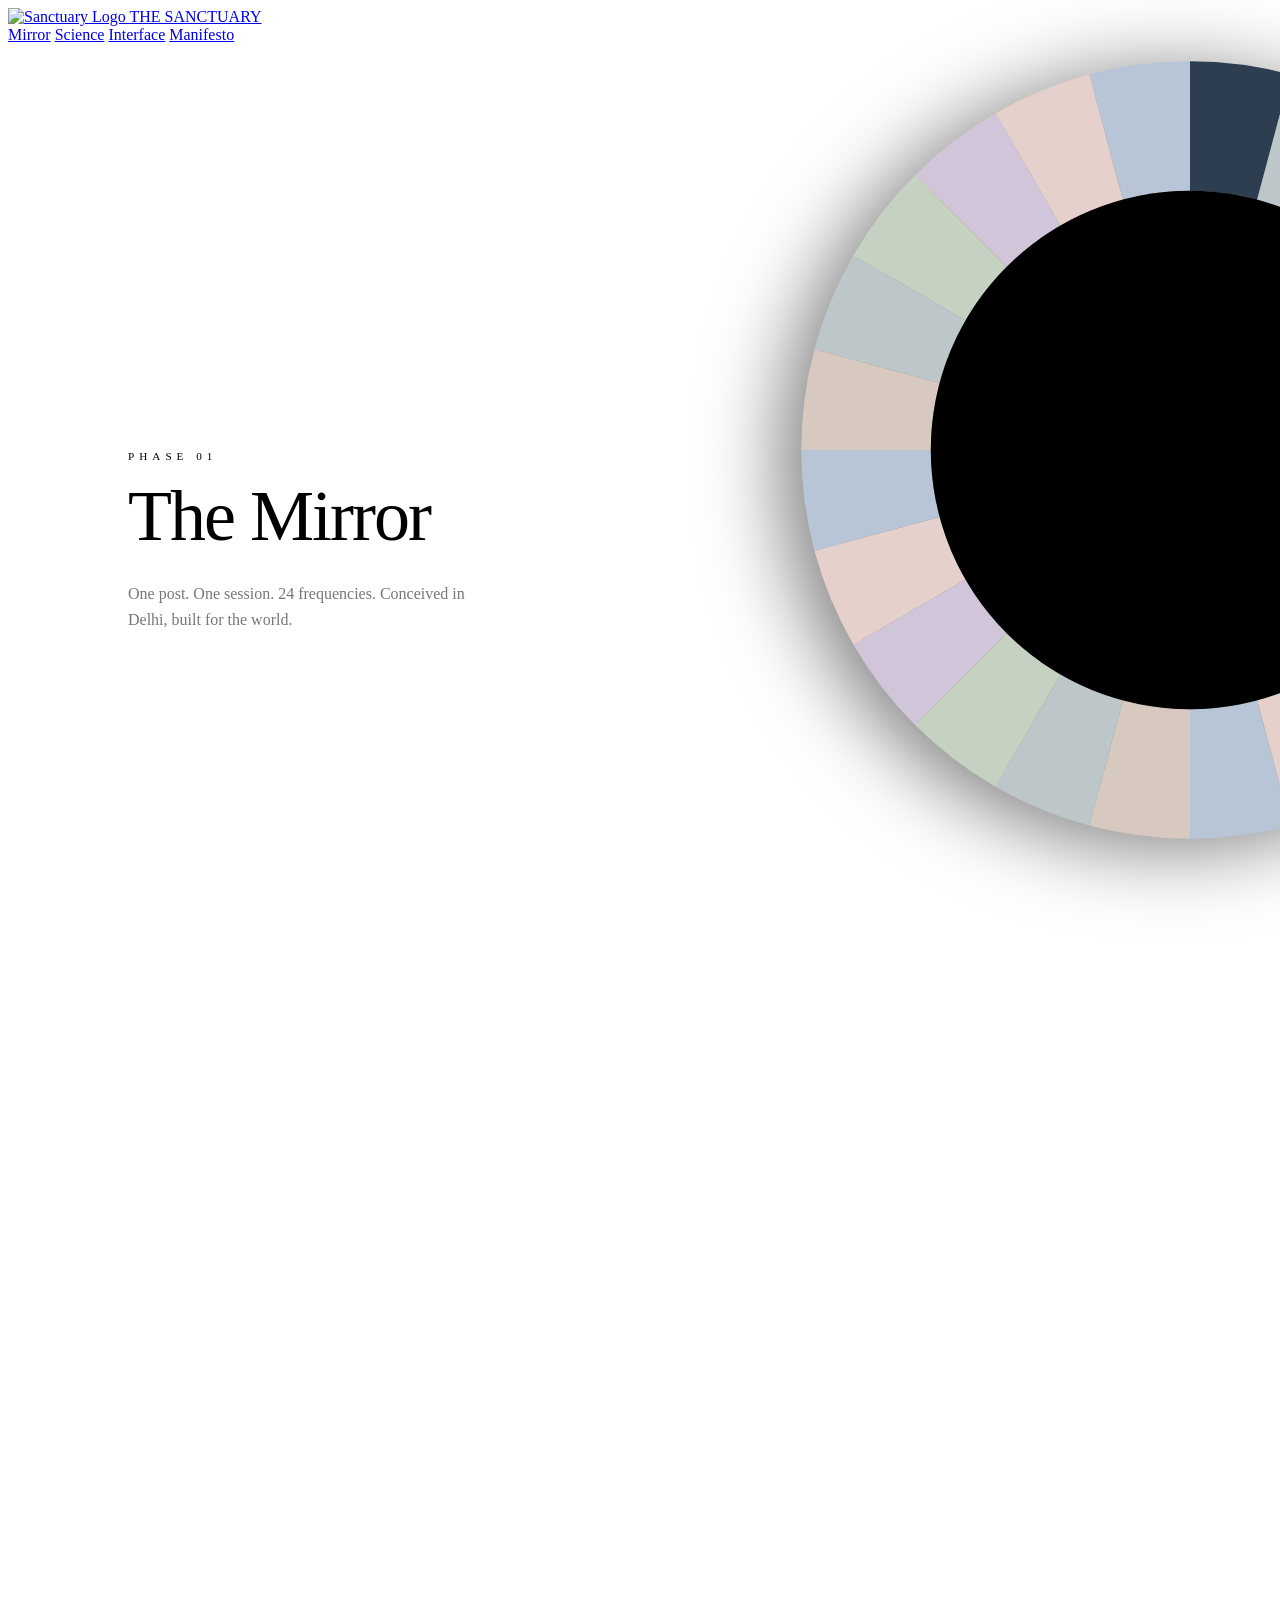
==== commit 01850218: "Refactor index.html for improved structure and styles" ====
--- a/index.html
+++ b/index.html
@@ -1,90 +1,56 @@
 <!DOCTYPE html>
 <html lang="en">
 <head>
-    <meta property="og:title" content="The Sanctuary | Phase 01: The Mirror">
-    <meta property="og:description" content="One post. One session. 24 frequencies. Conceived in Delhi, built for the world.">
-    <meta property="og:image" content="https://thesanctuaryapp.app/logo.jpeg">
-    <meta property="og:url" content="https://thesanctuaryapp.app">
-    <meta name="twitter:card" content="summary_large_image">
-    <link rel="icon" type="image/png" href="favicon.jpeg">
-    <meta name="viewport" content="width=device-width, initial-scale=1.0, maximum-scale=1.0, user-scalable=no">
     <meta charset="UTF-8">
     <meta name="viewport" content="width=device-width, initial-scale=1.0">
     <title>The Sanctuary | The Mirror</title>
+    <link rel="stylesheet" href="global.css">
+    <script src="transitions.js" defer></script>
     <style>
-        :root { --bg: #000; --text: #fff; --accent: #2D3E50; --muted: #444; }
-body, html { margin: 0; padding: 0; background: var(--bg); color: var(--text); font-family: -apple-system, sans-serif; overflow-x: hidden; scroll-behavior: auto; }
+        /* UI LAYER - GRANULAR FADING */
+        #ui-layer { position: fixed; left: 10%; top: 50%; transform: translateY(-50%); width: 40%; z-index: 50; pointer-events: none; }
+        .text-group { 
+            position: absolute; width: 100%; top: 0; 
+            transition: visibility 0.3s; /* Visibility still used for click-through stability */
+            visibility: hidden; opacity: 0; 
+            will-change: opacity, transform;
+        }
+        .text-group.visible { visibility: visible; }
 
-/* THE TOP-LEFT GATEWAY LOGO */
-#top-gateway { position: fixed; top: 30px; left: 8%; z-index: 500; display: flex; align-items: center; gap: 12px; text-decoration: none; }
-#top-gateway img { width: 22px; height: 22px; }
-#gateway-title { font-weight: 800; letter-spacing: 4px; font-size: 0.7rem; color: #fff; opacity: 0.8; }
+        .label { font-size: 0.7rem; color: var(--muted); text-transform: uppercase; letter-spacing: 5px; margin-bottom: 15px; }
+        .title { font-size: clamp(3rem, 7vw, 4.5rem); font-weight: 200; margin: 0; letter-spacing: -2px; line-height: 1.1; }
+        .desc { margin-top: 25px; color: #777; font-size: 1rem; line-height: 1.6; max-width: 350px; font-weight: 300; }
 
-/* NAV DOCK - SMALLER FOR MOBILE */
-nav {
-    position: fixed; bottom: 20px; left: 50%; transform: translateX(-50%);
-    background: rgba(10, 10, 10, 0.85); backdrop-filter: blur(20px); -webkit-backdrop-filter: blur(20px);
-    border: 1px solid rgba(255, 255, 255, 0.1); padding: 10px 20px; border-radius: 40px;
-    display: flex; gap: 20px; z-index: 1000; width: fit-content; max-width: 90vw; justify-content: space-around;
-}
-nav a { color: #fff; text-decoration: none; font-size: 0.6rem; letter-spacing: 1.5px; text-transform: uppercase; opacity: 0.4; }
-nav a.active { opacity: 1; font-weight: 600; }
+        /* THE DONUT TICKER RIG */
+        #ticker-rig { position: fixed; right: -35vh; top: 50%; transform: translateY(-50%); width: 90vh; height: 90vh; z-index: 10; pointer-events: none; }
+        #donut-svg { width: 100%; height: 100%; filter: drop-shadow(-20px 10px 40px rgba(0,0,0,0.5)); will-change: transform; }
+        .segment { stroke: rgba(255,255,255,0.02); stroke-width: 0.3; transition: fill 0.3s ease; }
 
-/* THE GRAIN */
-.grain { position: fixed; top: -50%; left: -50%; width: 200%; height: 200%; z-index: 100; pointer-events: none; background-image: url("https://grainy-gradients.vercel.app/noise.svg"); opacity: 0.08; }
+        .scroll-space { height: 1000vh; }
 
-/* MOBILE-FIRST LAYOUT */
-#ui-layer { position: fixed; left: 8%; top: 15%; width: 84%; z-index: 50; pointer-events: none; }
-.text-group { position: absolute; width: 100%; top: 0; transition: opacity 0.5s ease; opacity: 0; visibility: hidden; }
-.text-group.visible { opacity: 1; visibility: visible; pointer-events: all; }
-
-.label { font-size: 0.6rem; color: var(--muted); text-transform: uppercase; letter-spacing: 4px; margin-bottom: 10px; }
-.title { font-size: clamp(2.2rem, 10vw, 4.5rem); font-weight: 200; margin: 0; letter-spacing: -2px; line-height: 1.1; }
-.desc { margin-top: 15px; color: #777; font-size: 0.9rem; line-height: 1.6; max-width: 300px; font-weight: 300; }
-
-#ticker-rig { 
-    position: fixed; 
-    right: 50%; 
-    bottom: -15vh; /* Tuck donut at bottom for mobile */
-    transform: translateX(50%); 
-    width: 90vw; 
-    height: 90vw; 
-    z-index: 10; 
-    pointer-events: none; 
-}
-#donut-svg { width: 100%; height: 100%; filter: drop-shadow(0px -10px 30px rgba(0,0,0,0.5)); will-change: transform; }
-
-.scroll-space { height: 1000vh; }
-
-#final-section { height: 100vh; width: 100%; display: flex; align-items: center; justify-content: center; position: fixed; top: 0; left: 0; z-index: 30; opacity: 0; pointer-events: none; padding: 0 20px; box-sizing: border-box; }
-.final-title { font-weight: 200; font-size: 1.8rem; margin: 0; letter-spacing: -1px; text-align: center; }
-.cta { background: white; color: black; border: none; padding: 15px 40px; margin-top: 25px; font-weight: 600; border-radius: 2px; width: 100%; max-width: 250px; cursor: pointer; pointer-events: all; }
-
-/* DESKTOP RE-ADJUSTMENT (Screens wider than 768px) */
-@media (min-width: 768px) {
-    #ui-layer { left: 10%; top: 50%; transform: translateY(-50%); width: 40%; }
-    #ticker-rig { right: -35vh; top: 50%; transform: translateY(-50%); width: 90vh; height: 90vh; bottom: auto; }
-    nav { padding: 12px 30px; gap: 35px; bottom: 30px; }
-    .title { font-size: 4.5rem; }
-    .desc { font-size: 1rem; max-width: 350px; }
-    #top-gateway { top: 40px; left: 10%; }
-}
+        /* FINAL SECTION */
+        #final-section { height: 100vh; width: 100%; display: flex; align-items: center; justify-content: center; position: fixed; top: 0; left: 0; z-index: 30; opacity: 0; pointer-events: none; }
+        .final-title { font-weight: 200; font-size: 2.2rem; margin: 0; letter-spacing: -1px; }
+        .final-label { color: #555; font-size: 0.85rem; margin-top: 10px; }
+        .cta { background: white; color: black; border: none; padding: 15px 40px; margin-top: 25px; font-weight: 600; border-radius: 2px; cursor: pointer; pointer-events: all; }
     </style>
 </head>
 <body>
     <div class="grain"></div>
 
     <a href="index.html" id="top-gateway">
-        <img src="logo.jpeg" alt="Sanctuary Logo">
+        <img src="Unknown.png" alt="Sanctuary Logo">
         <span id="gateway-title">THE SANCTUARY</span>
     </a>
 
     <nav>
         <a href="index.html" class="active">Mirror</a>
         <a href="science.html">Science</a>
+        <a href="interface.html">Interface</a>
         <a href="manifesto.html">Manifesto</a>
     </nav>
 
+    <main>
     <div id="ui-layer">
         <div id="hero-text" class="text-group visible" style="opacity: 1;">
             <div class="label">Phase 01</div>
@@ -109,11 +75,12 @@
     </section>
 
     <div id="ticker-rig">
-        <svg id="donut-svg" viewBox="0 0 100 100">
+        <svg id="donut-svg" viewBox="0 0 100 100" aria-hidden="true">
             <g id="segments-group"></g>
             <circle cx="50" cy="50" r="32" fill="black" /> 
         </svg>
     </div>
+    </main>
 
     <script>
         const segmentsGroup = document.getElementById('segments-group');
@@ -152,9 +119,12 @@
             donutSvg.style.transform = `rotate(${curRot}deg)`;
 
             const activeIndex = Math.floor(curRot / 15) % 24;
-            paths.forEach((p, i) => p.setAttribute("fill", i === activeIndex ? '#2D3E50' : colors[i % colors.length]));
-            activeCat.innerText = categories[activeIndex];
-            freqNum.innerText = `Frequency ${String(activeIndex + 1).padStart(2, '0')}/24`;
+            if (window.lastActiveIndex !== activeIndex) {
+                paths.forEach((p, i) => p.setAttribute("fill", i === activeIndex ? '#2D3E50' : colors[i % colors.length]));
+                activeCat.innerText = categories[activeIndex];
+                freqNum.innerText = `Frequency ${String(activeIndex + 1).padStart(2, '0')}/24`;
+                window.lastActiveIndex = activeIndex;
+            }
 
             // GRANULAR FADING ENGINE
             // 1. Hero Text Fade Out (0% to 10%)
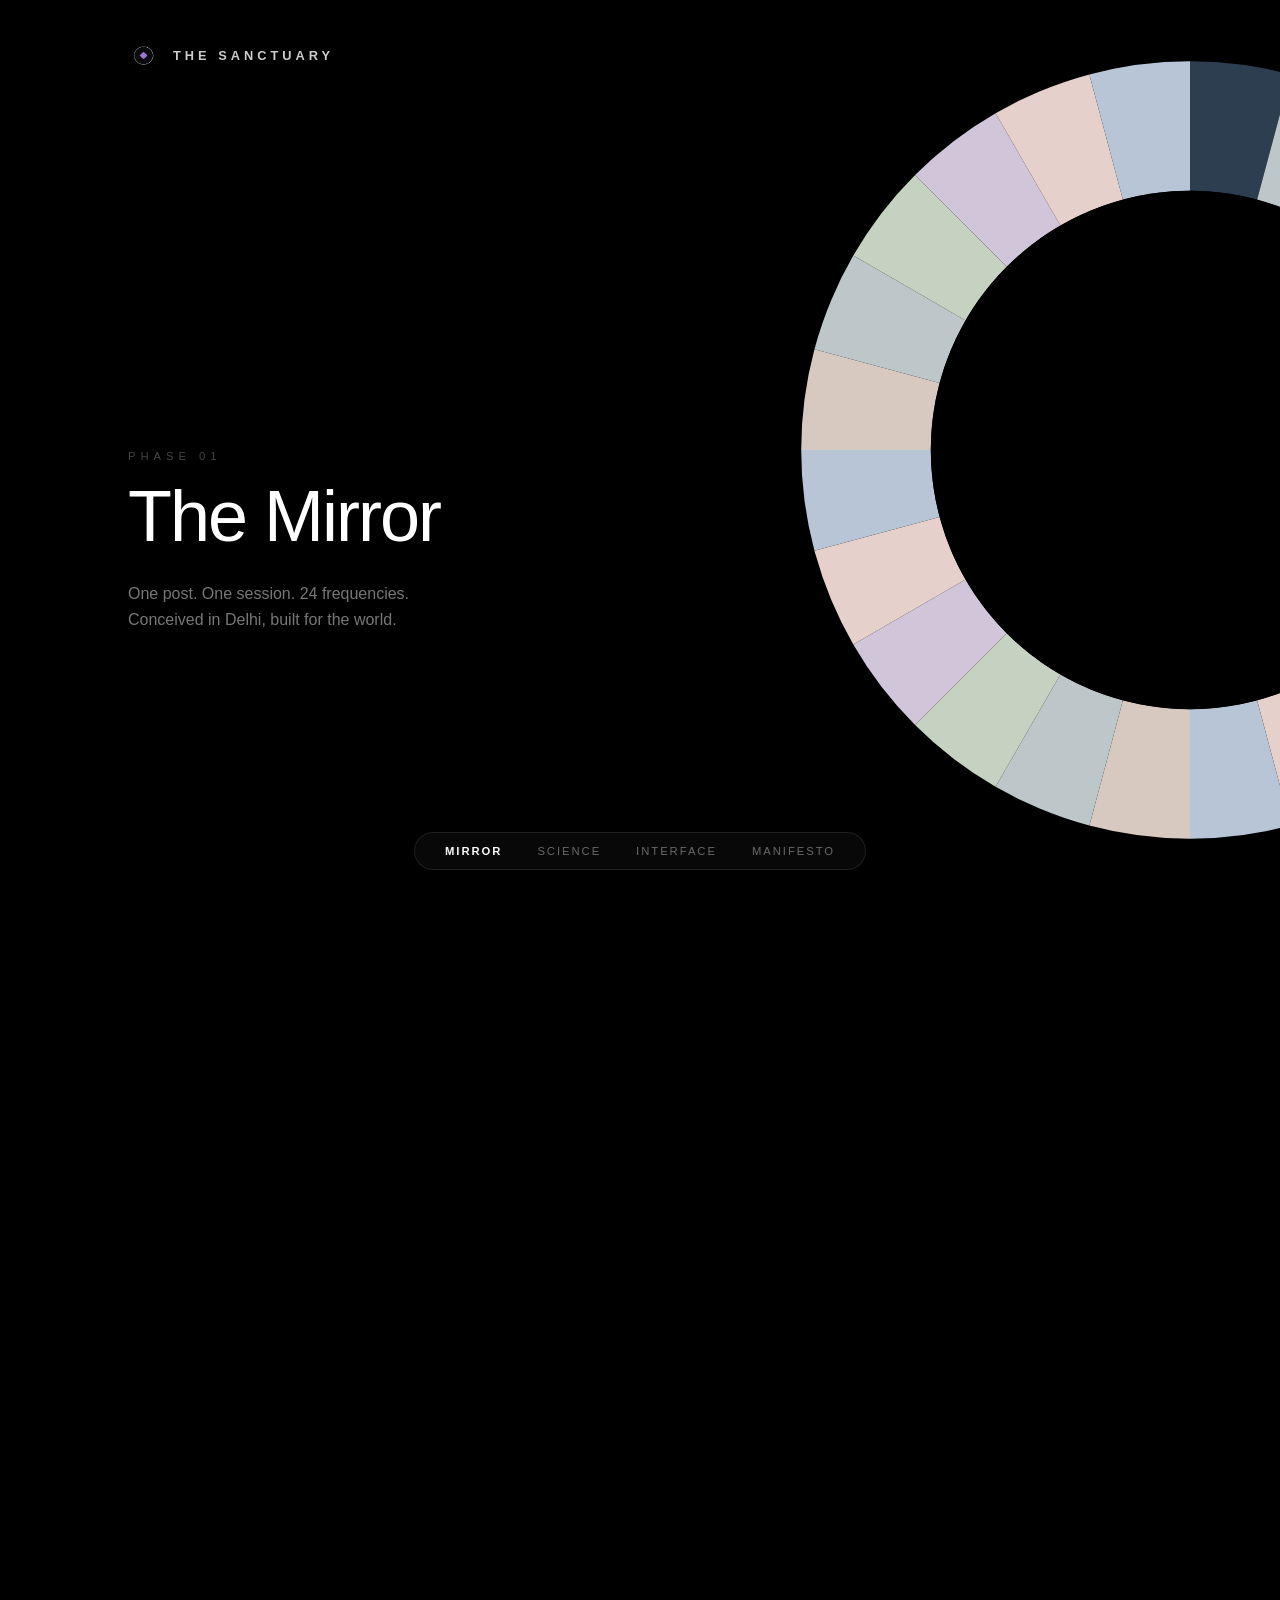
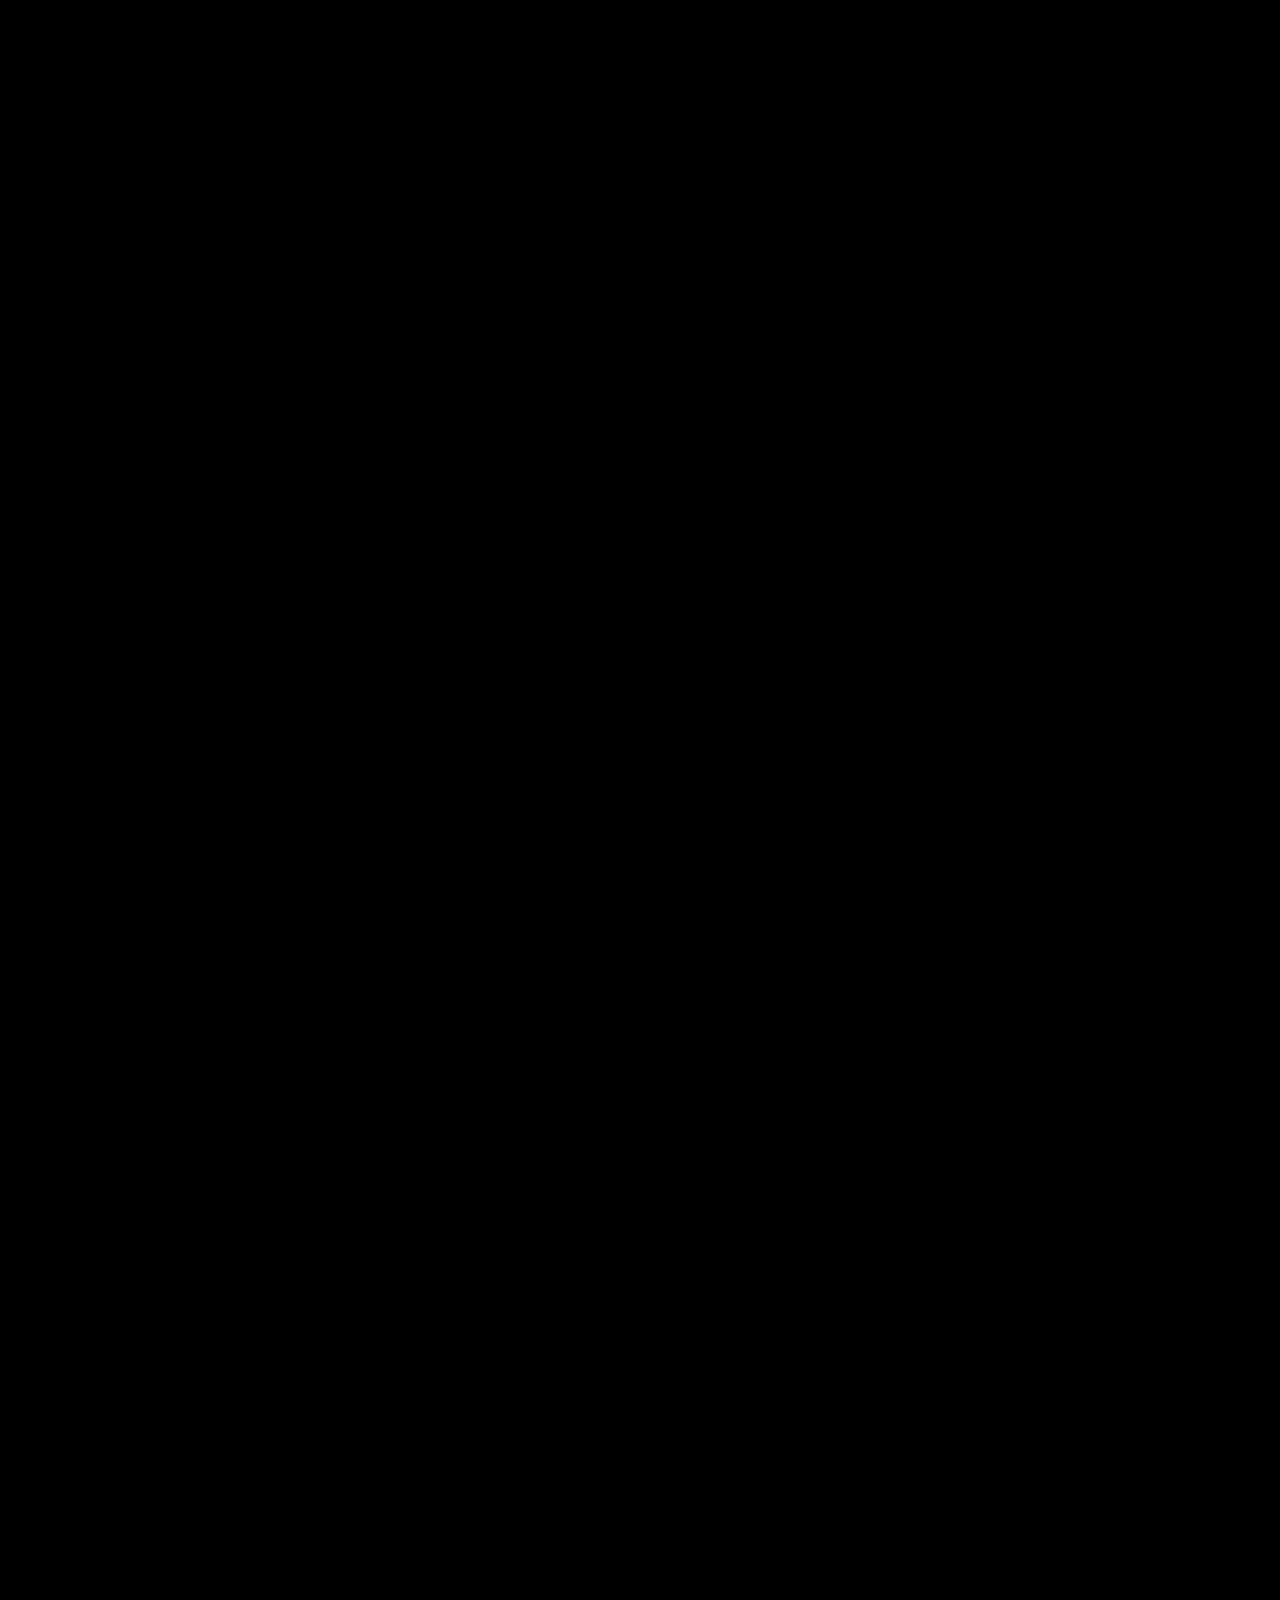
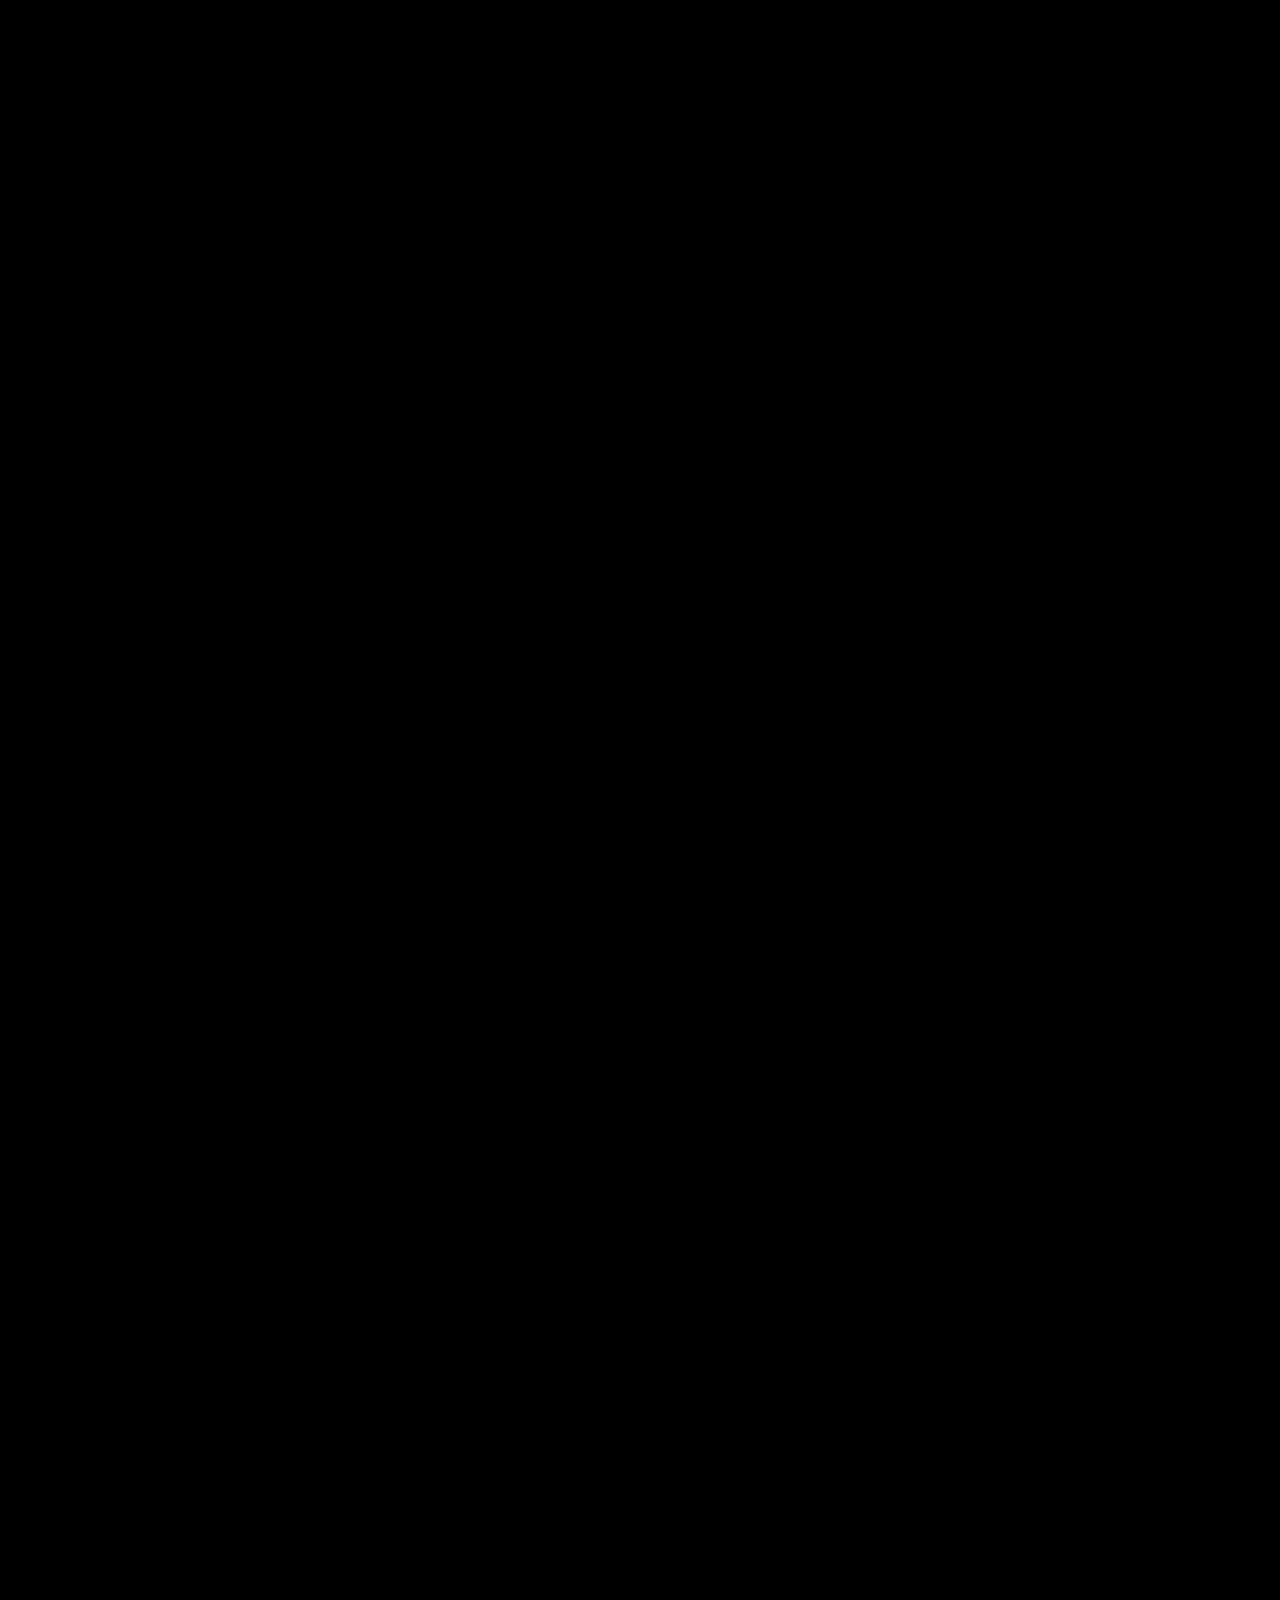
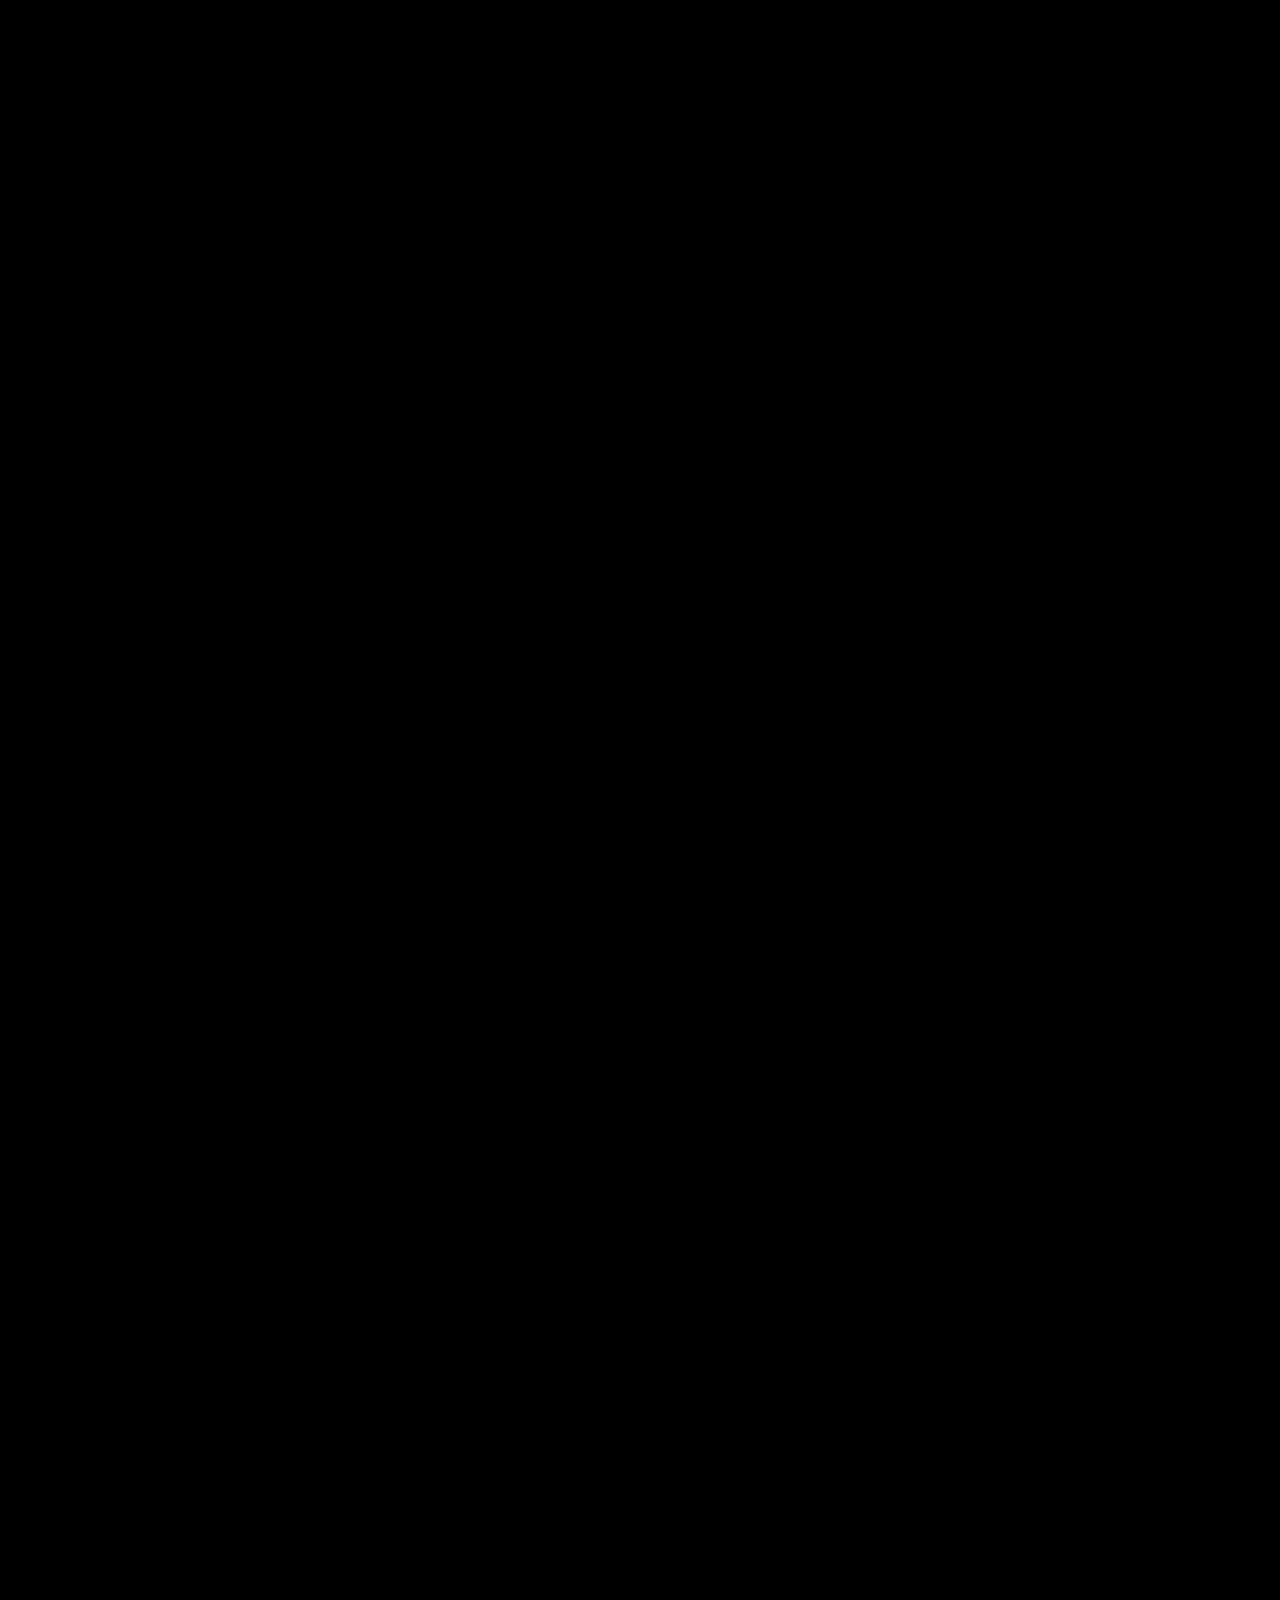
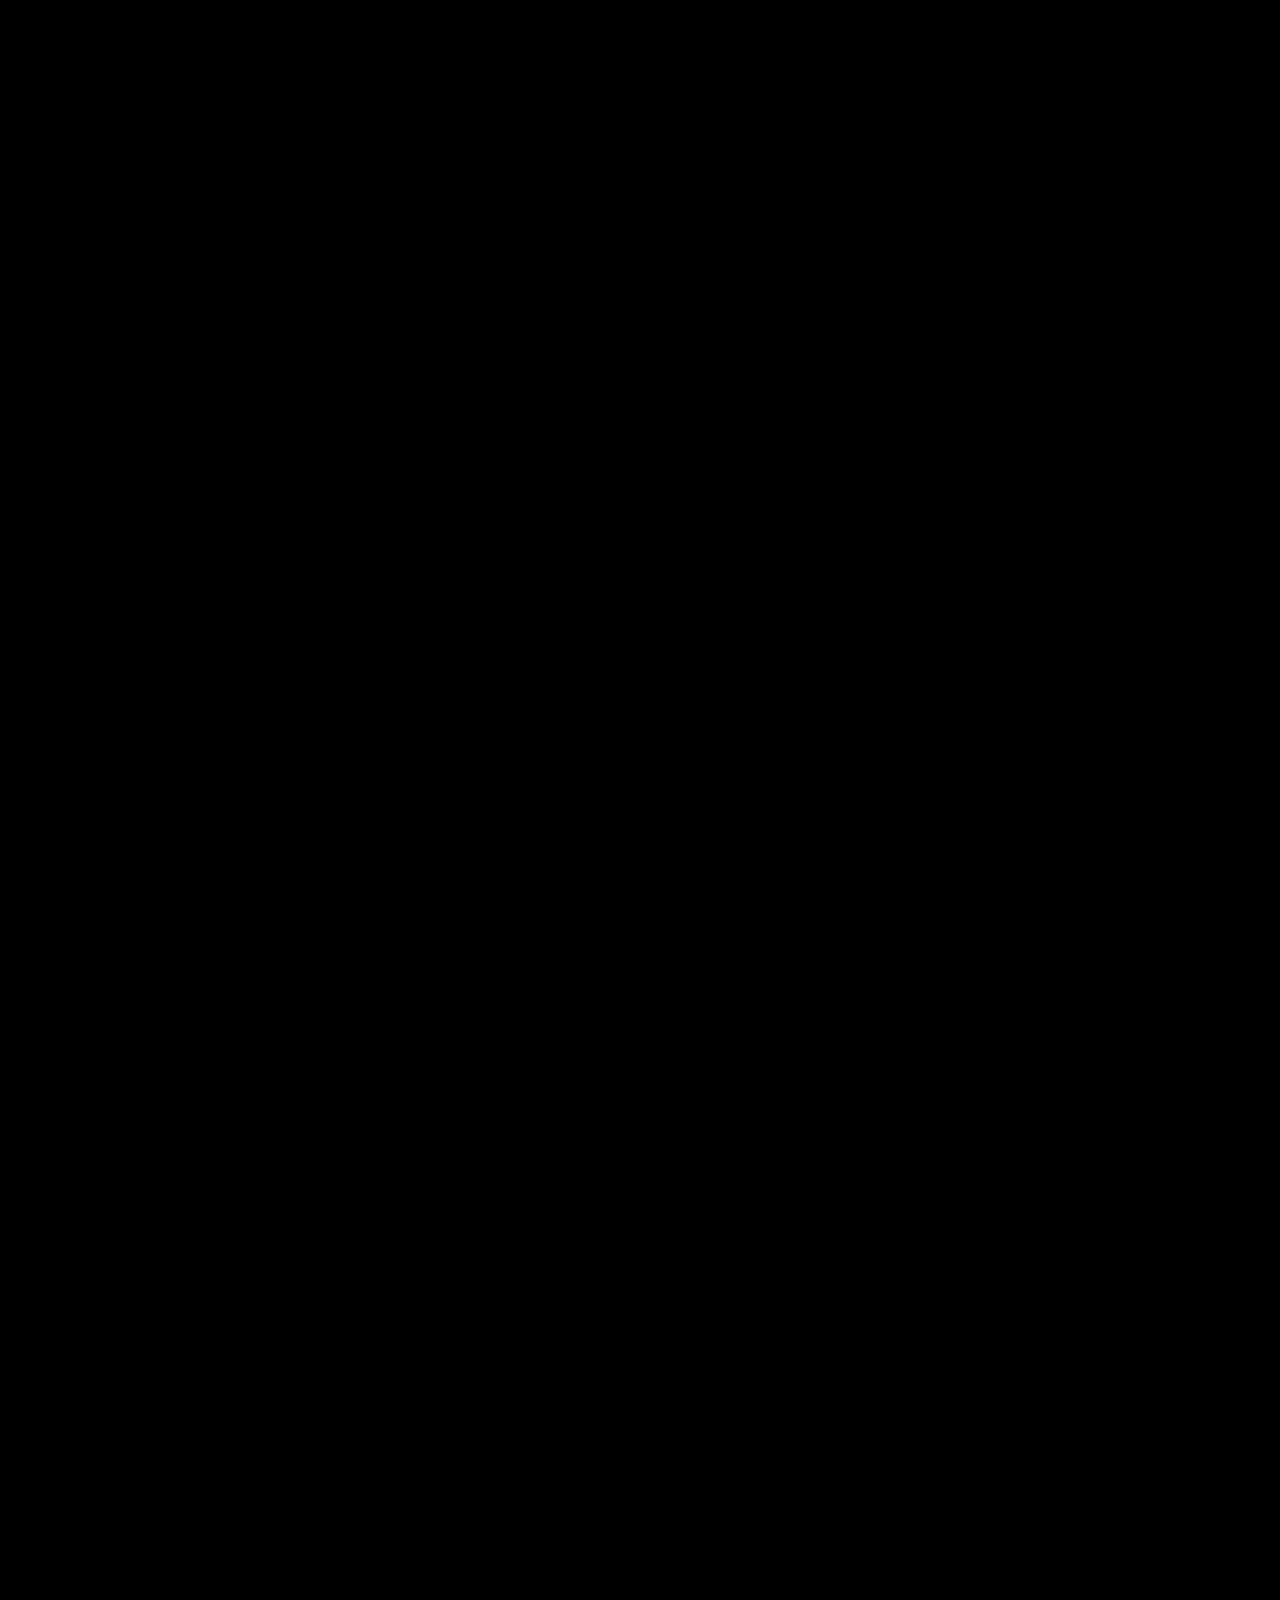
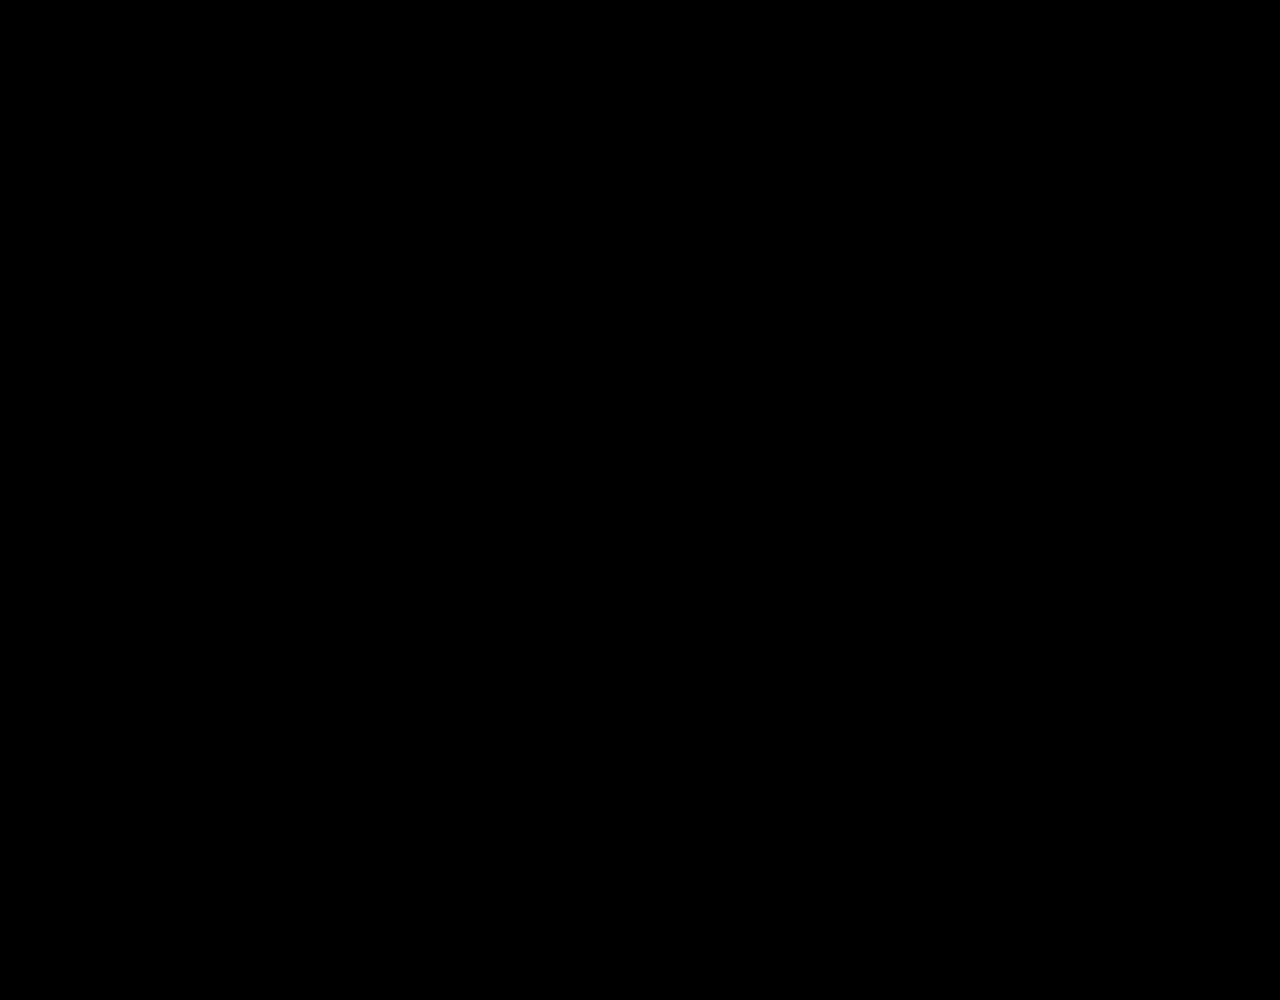
==== commit b287806b: "Implement mobile optimizations in index.html Added mobile optimizations for UI layout and text align" ====
--- a/index.html
+++ b/index.html
@@ -33,6 +33,16 @@
         .final-title { font-weight: 200; font-size: 2.2rem; margin: 0; letter-spacing: -1px; }
         .final-label { color: #555; font-size: 0.85rem; margin-top: 10px; }
         .cta { background: white; color: black; border: none; padding: 15px 40px; margin-top: 25px; font-weight: 600; border-radius: 2px; cursor: pointer; pointer-events: all; }
+
+        /* MOBILE OPTIMIZATIONS */
+        @media (max-width: 767px) {
+            #ui-layer { left: auto; right: 8%; width: 85%; transform: translateY(-50%); text-align: right; }
+            .text-group { top: 0; transform: translateY(-50%); display: flex; flex-direction: column; align-items: flex-end; }
+            .desc { margin-left: auto; margin-right: 0; text-align: right; text-shadow: 0 2px 15px rgba(0,0,0,0.9); }
+            .title { text-align: right; text-shadow: 0 4px 20px rgba(0,0,0,0.9); line-height: 1.1; }
+            .label { text-align: right; text-shadow: 0 2px 10px rgba(0,0,0,0.9); }
+            #ticker-rig { right: -50vw; transform: translateY(-50%); width: 160vw; height: 160vw; }
+        }
     </style>
 </head>
 <body>
@@ -60,7 +70,6 @@
         <div id="ticker-text" class="text-group">
             <div id="freq-num" class="label">Frequency 01/24</div>
             <h1 id="active-cat" class="title">Science</h1>
-            <p class="desc">Intentional social interaction. High signal, zero compulsion.</p>
         </div>
     </div>
 
--- a/global.css
+++ b/global.css
@@ -0,0 +1,74 @@
+:root {
+    --bg: #000;
+    --text: #fff;
+    --navy: #2D3E50;
+    --muted: #444;
+    --line: #111;
+    --accent: #2D3E50;
+}
+
+body, html { 
+    margin: 0; padding: 0; 
+    background: var(--bg); color: var(--text); 
+    font-family: -apple-system, BlinkMacSystemFont, sans-serif; 
+    scroll-behavior: auto; 
+}
+
+/* PAGE TRANSITIONS */
+body {
+    opacity: 0;
+    transition: opacity 0.5s ease-out;
+}
+body.page-loaded {
+    opacity: 1;
+}
+
+@view-transition { navigation: auto; } /* Native cross-doc transition for modern Chromium */
+
+/* THE TOP-LEFT GATEWAY LOGO */
+#top-gateway {
+    position: fixed; top: 40px; left: 10%; z-index: 500;
+    display: flex; align-items: center; gap: 15px; text-decoration: none;
+}
+/* Mobile specific override handled selectively if needed, though interface.html uses top: 0 layout. We will unify to top: 40px for desktop default or let pages override. Wait, interface.html has background block for gateway. 
+Let's abstract the core bits that all share. */
+#top-gateway {
+    position: fixed; top: 0; left: 0; width: 100%; z-index: 500;
+    display: flex; align-items: center; gap: 15px; text-decoration: none;
+    background: rgba(0,0,0,0.8); backdrop-filter: blur(15px); -webkit-backdrop-filter: blur(15px);
+    height: 80px; padding-left: 10%; box-sizing: border-box;
+}
+@media (min-width: 768px) {
+    #top-gateway { top: 40px; left: 10%; width: auto; background: transparent; padding: 0; backdrop-filter: none; height: auto; }
+}
+
+#top-gateway img { width: 30px; height: 30px; border-radius: 50%; }
+#gateway-title { font-weight: 800; letter-spacing: 4px; font-size: 0.8rem; color: #fff; opacity: 0.8; }
+
+/* UNIFIED BOTTOM DOCK */
+nav {
+    position: fixed; bottom: 30px; left: 50%; transform: translateX(-50%);
+    background: rgba(10, 10, 10, 0.8); backdrop-filter: blur(20px); -webkit-backdrop-filter: blur(20px);
+    border: 1px solid rgba(255, 255, 255, 0.1); padding: 12px 30px; border-radius: 40px;
+    display: flex; gap: 35px; z-index: 1000; box-shadow: 0 20px 50px rgba(0,0,0,0.9);
+}
+@media (max-width: 767px) {
+    nav { width: 90%; gap: 15px; justify-content: space-between; padding: 12px 20px; box-sizing: border-box; }
+    nav a { font-size: 0.6rem; letter-spacing: 1px; }
+}
+nav a { color: #fff; text-decoration: none; font-size: 0.7rem; letter-spacing: 2px; text-transform: uppercase; opacity: 0.4; transition: 0.3s; pointer-events: all; }
+nav a:hover { opacity: 1; }
+nav a.active { opacity: 1; font-weight: 600; }
+
+/* FILM GRAIN */
+.grain { 
+    position: fixed; top: -50%; left: -50%; width: 200%; height: 200%; z-index: 100; 
+    pointer-events: none; 
+    background-image: url("noise.svg"); 
+    opacity: 0.08; 
+    animation: grain-dance 8s steps(10) infinite; 
+}
+@keyframes grain-dance { 
+    0% { transform: translate(0,0); } 
+    100% { transform: translate(0,0); } 
+}
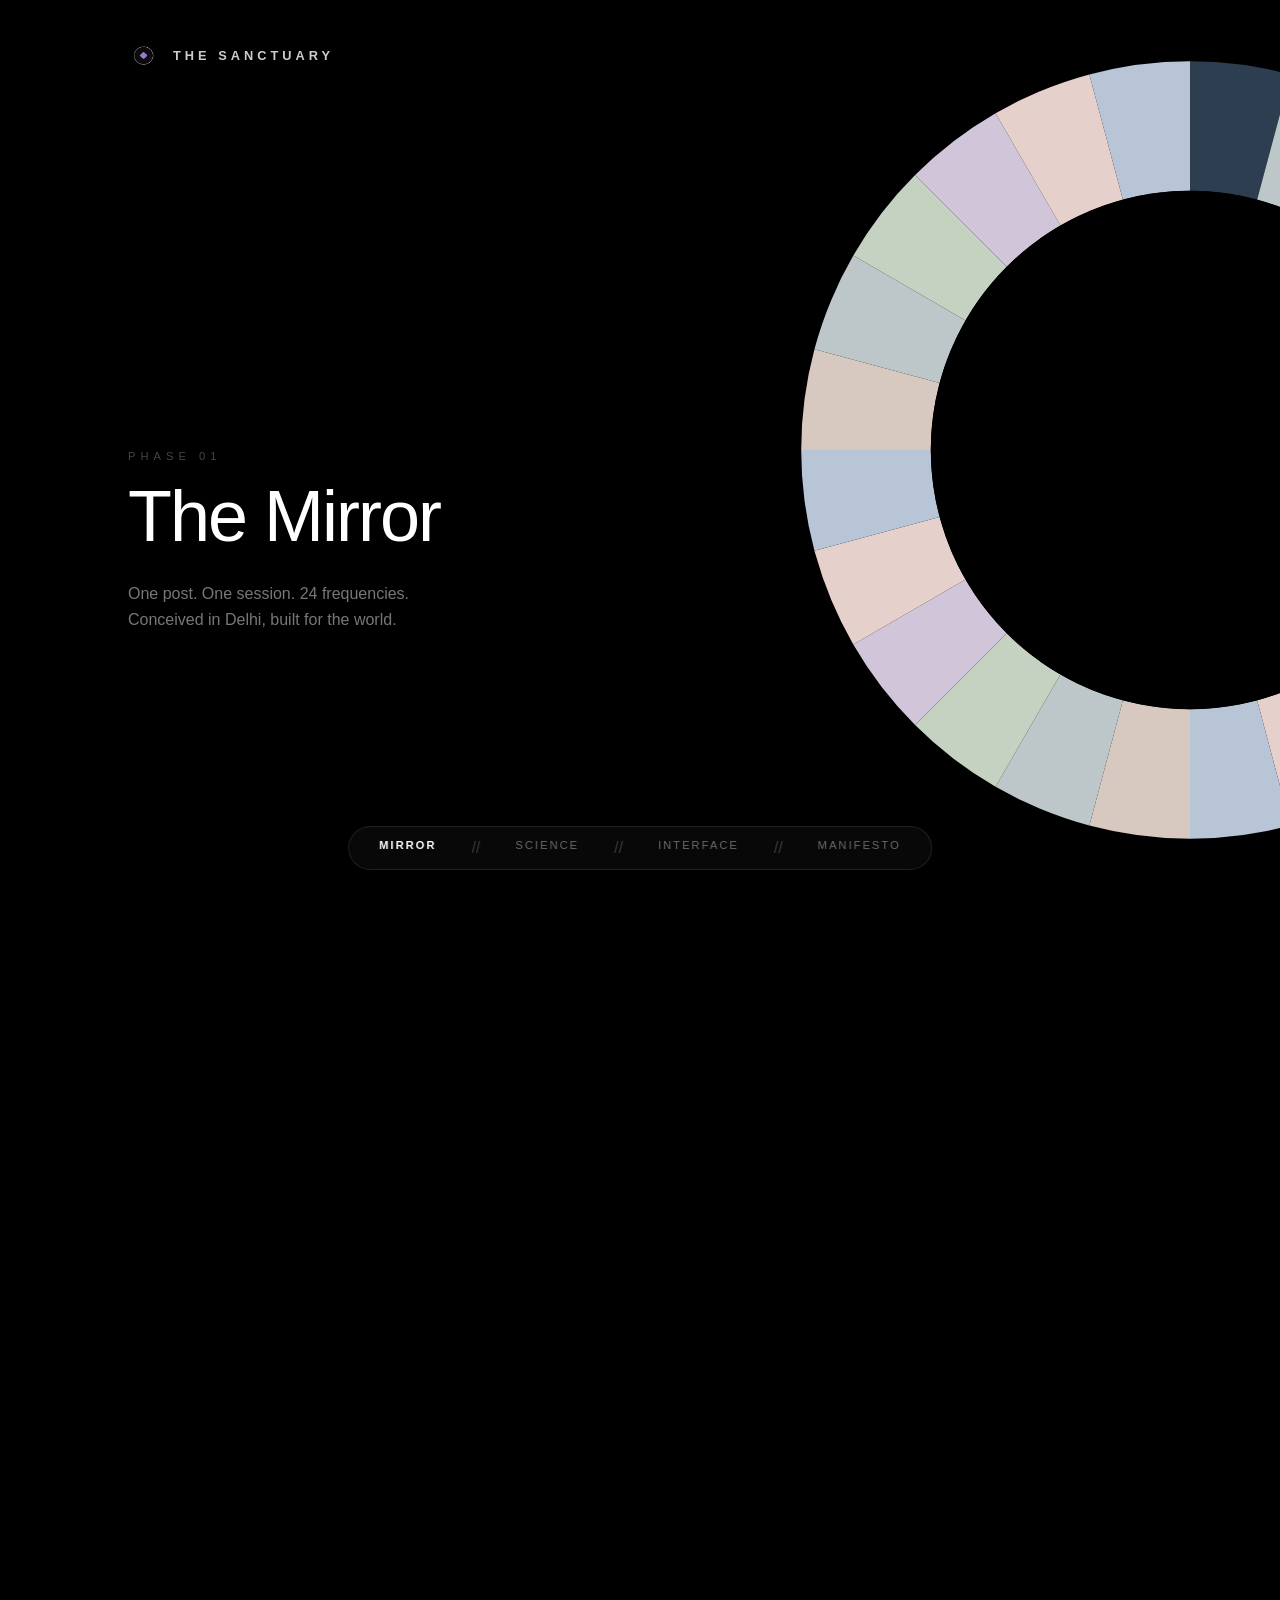
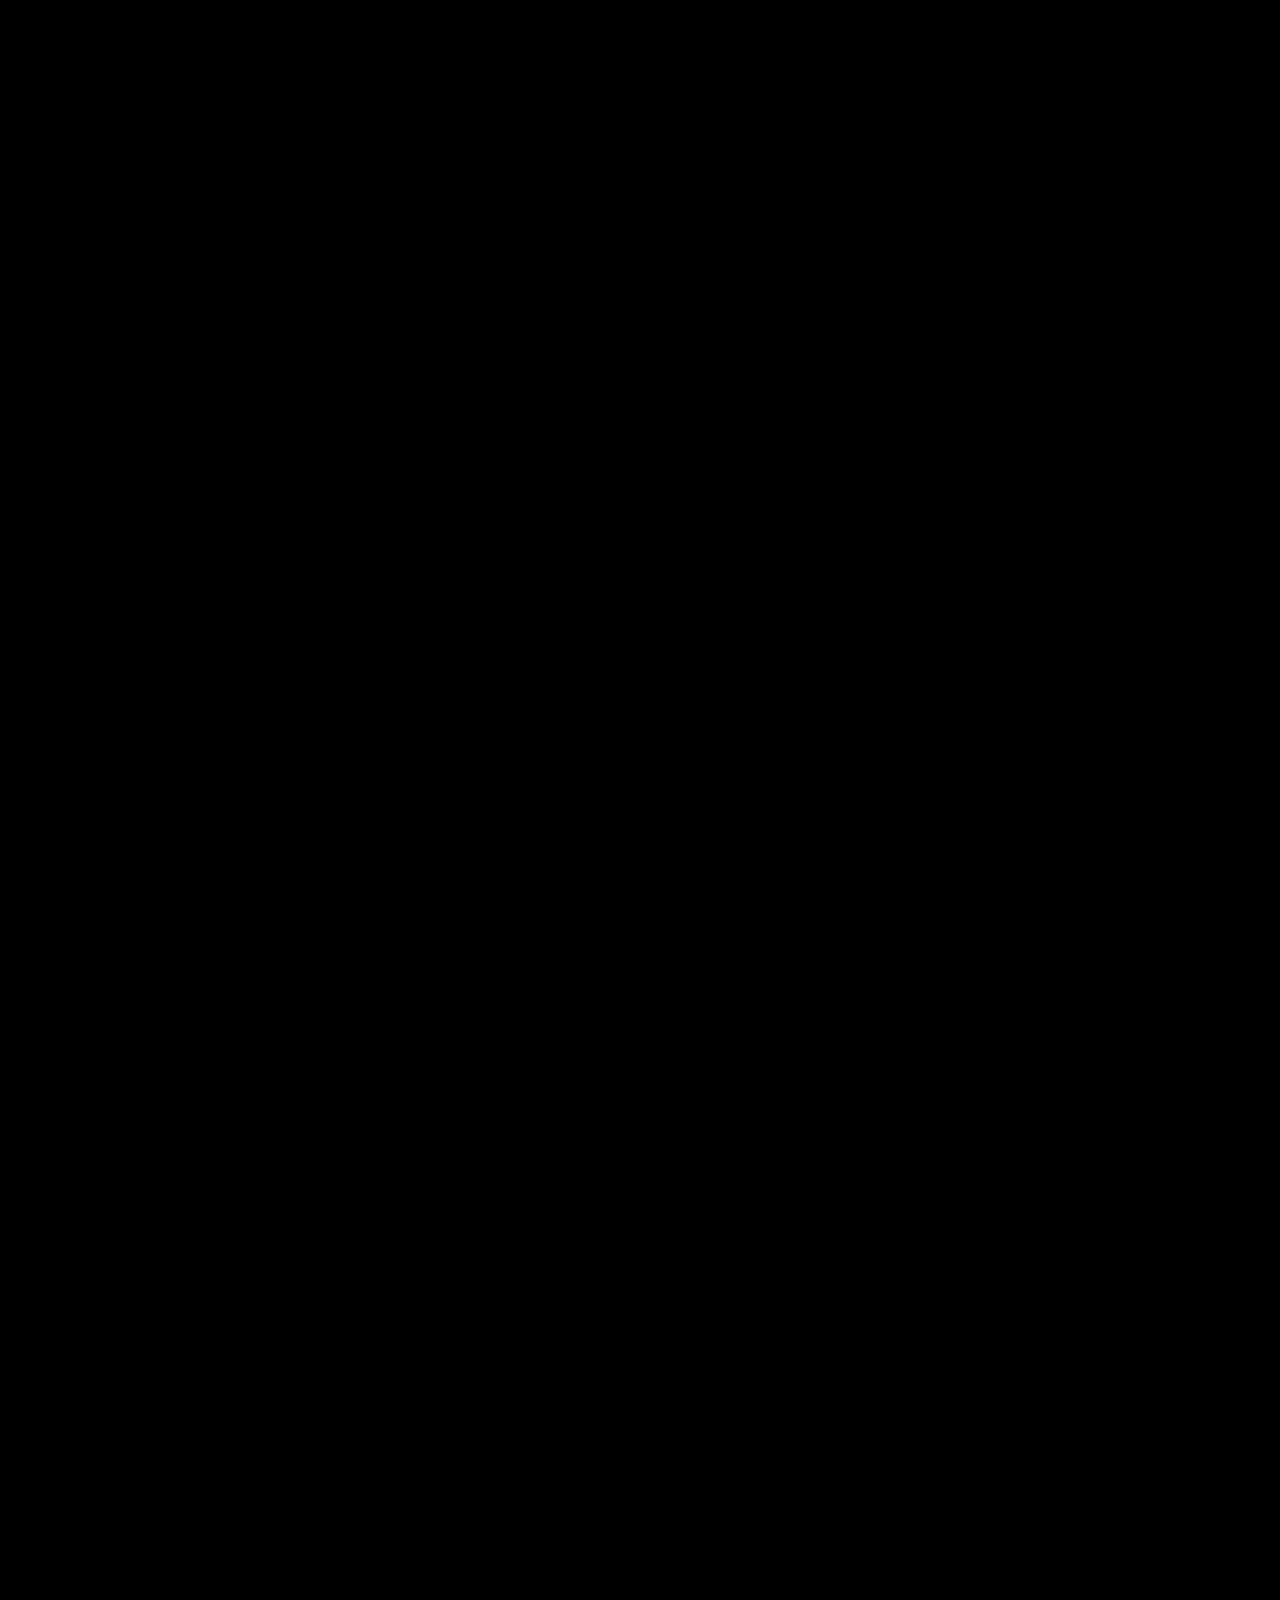
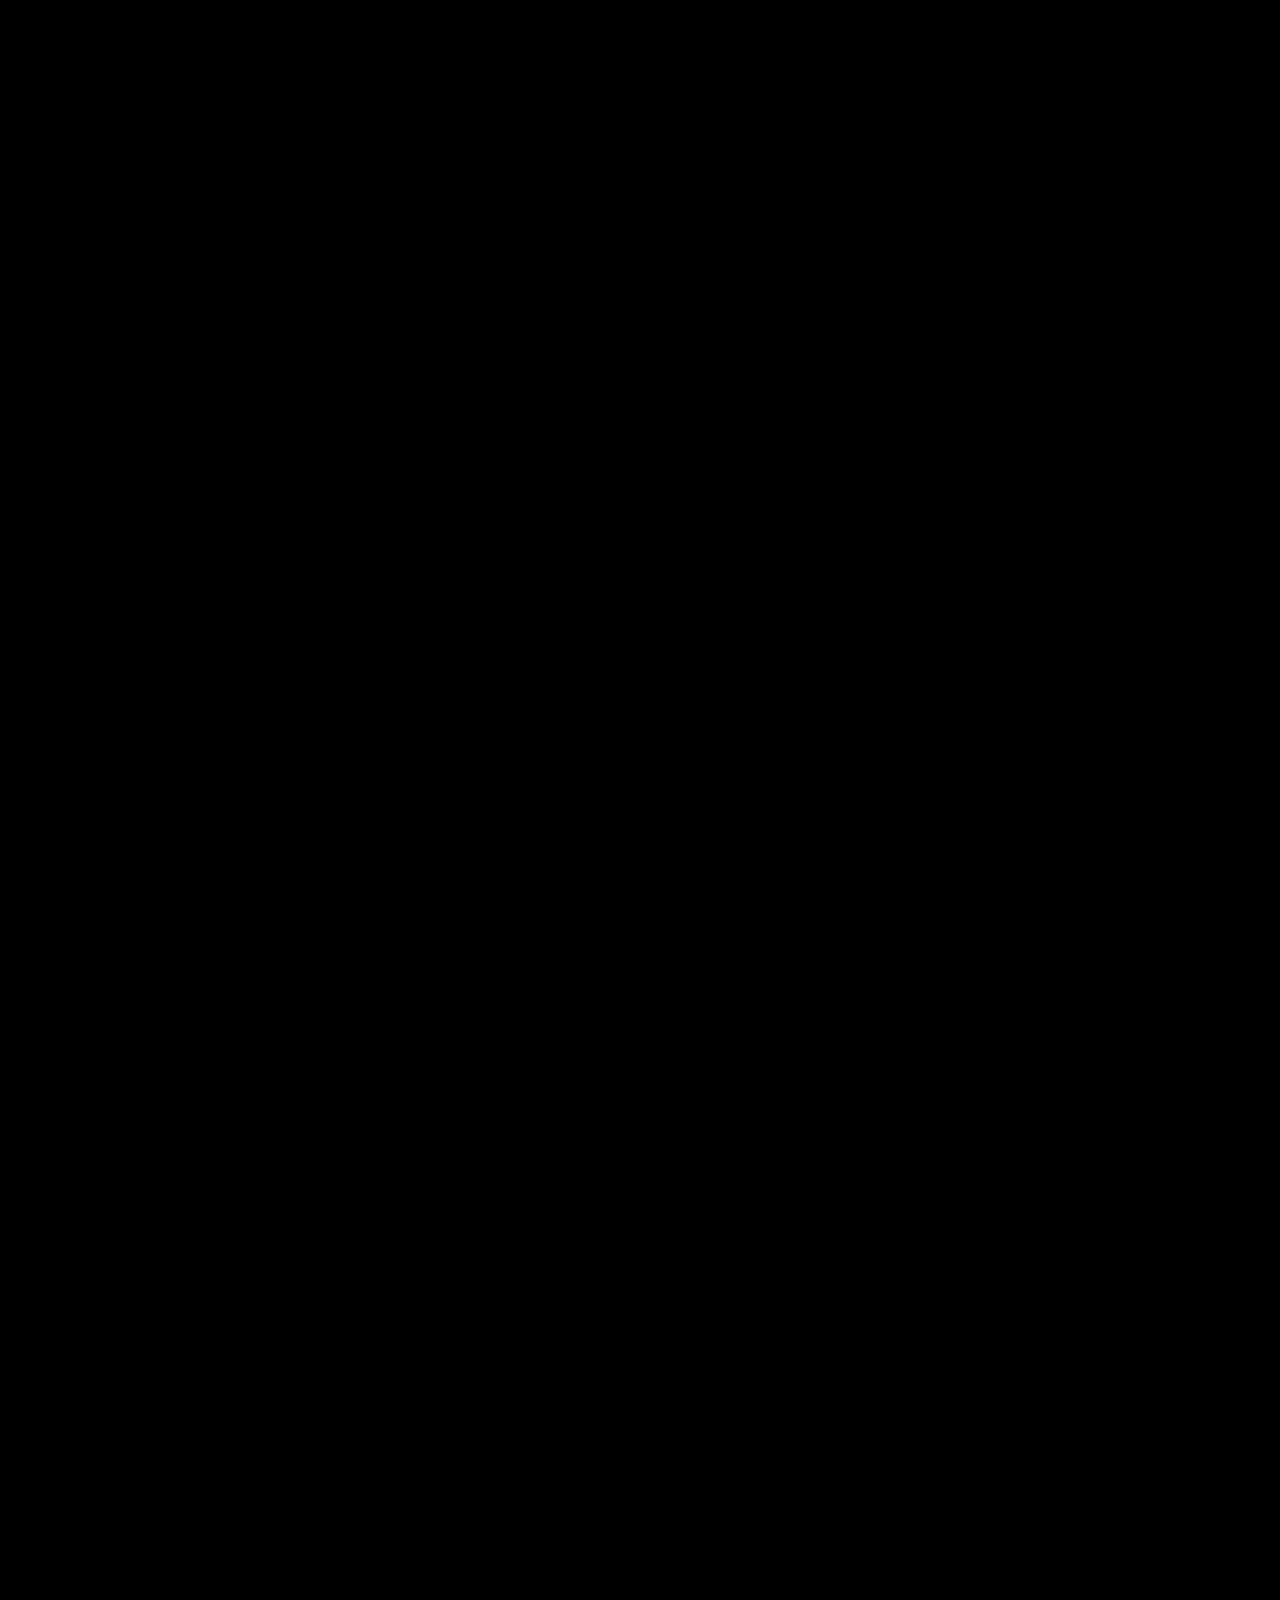
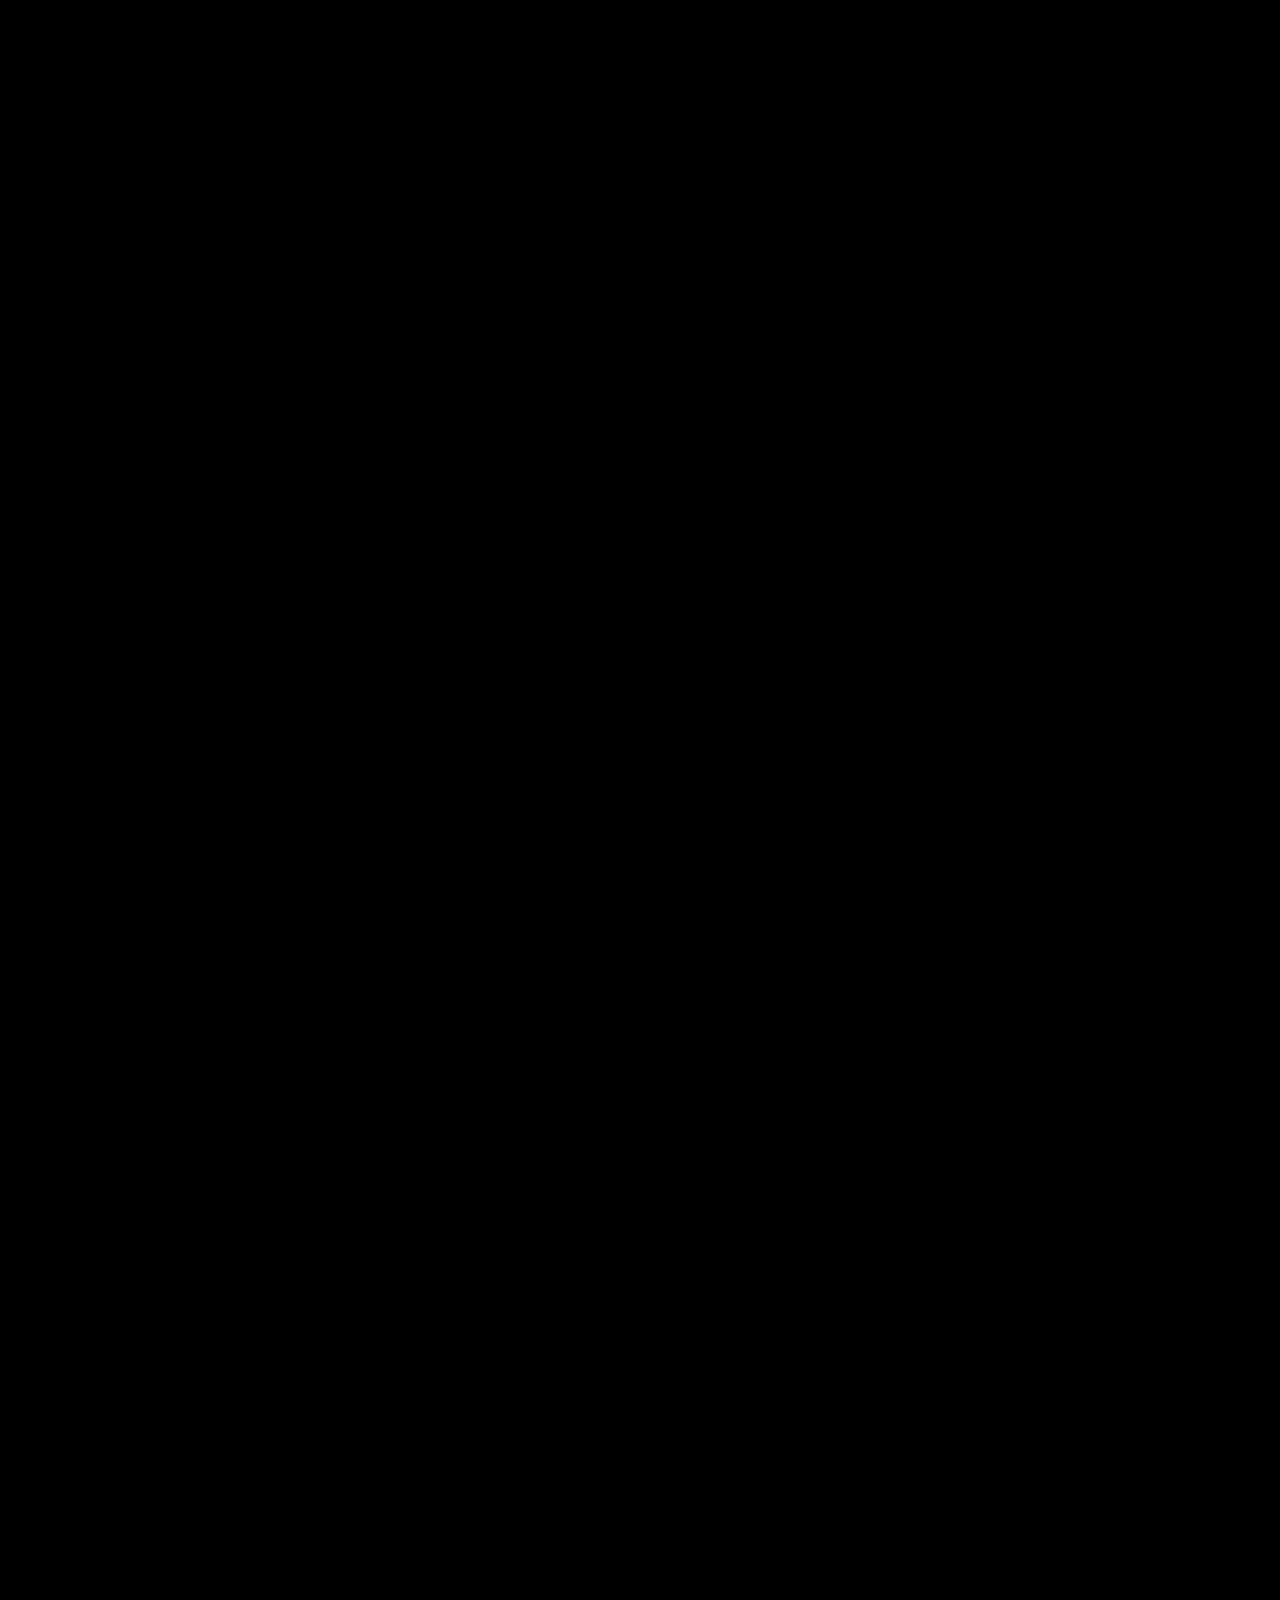
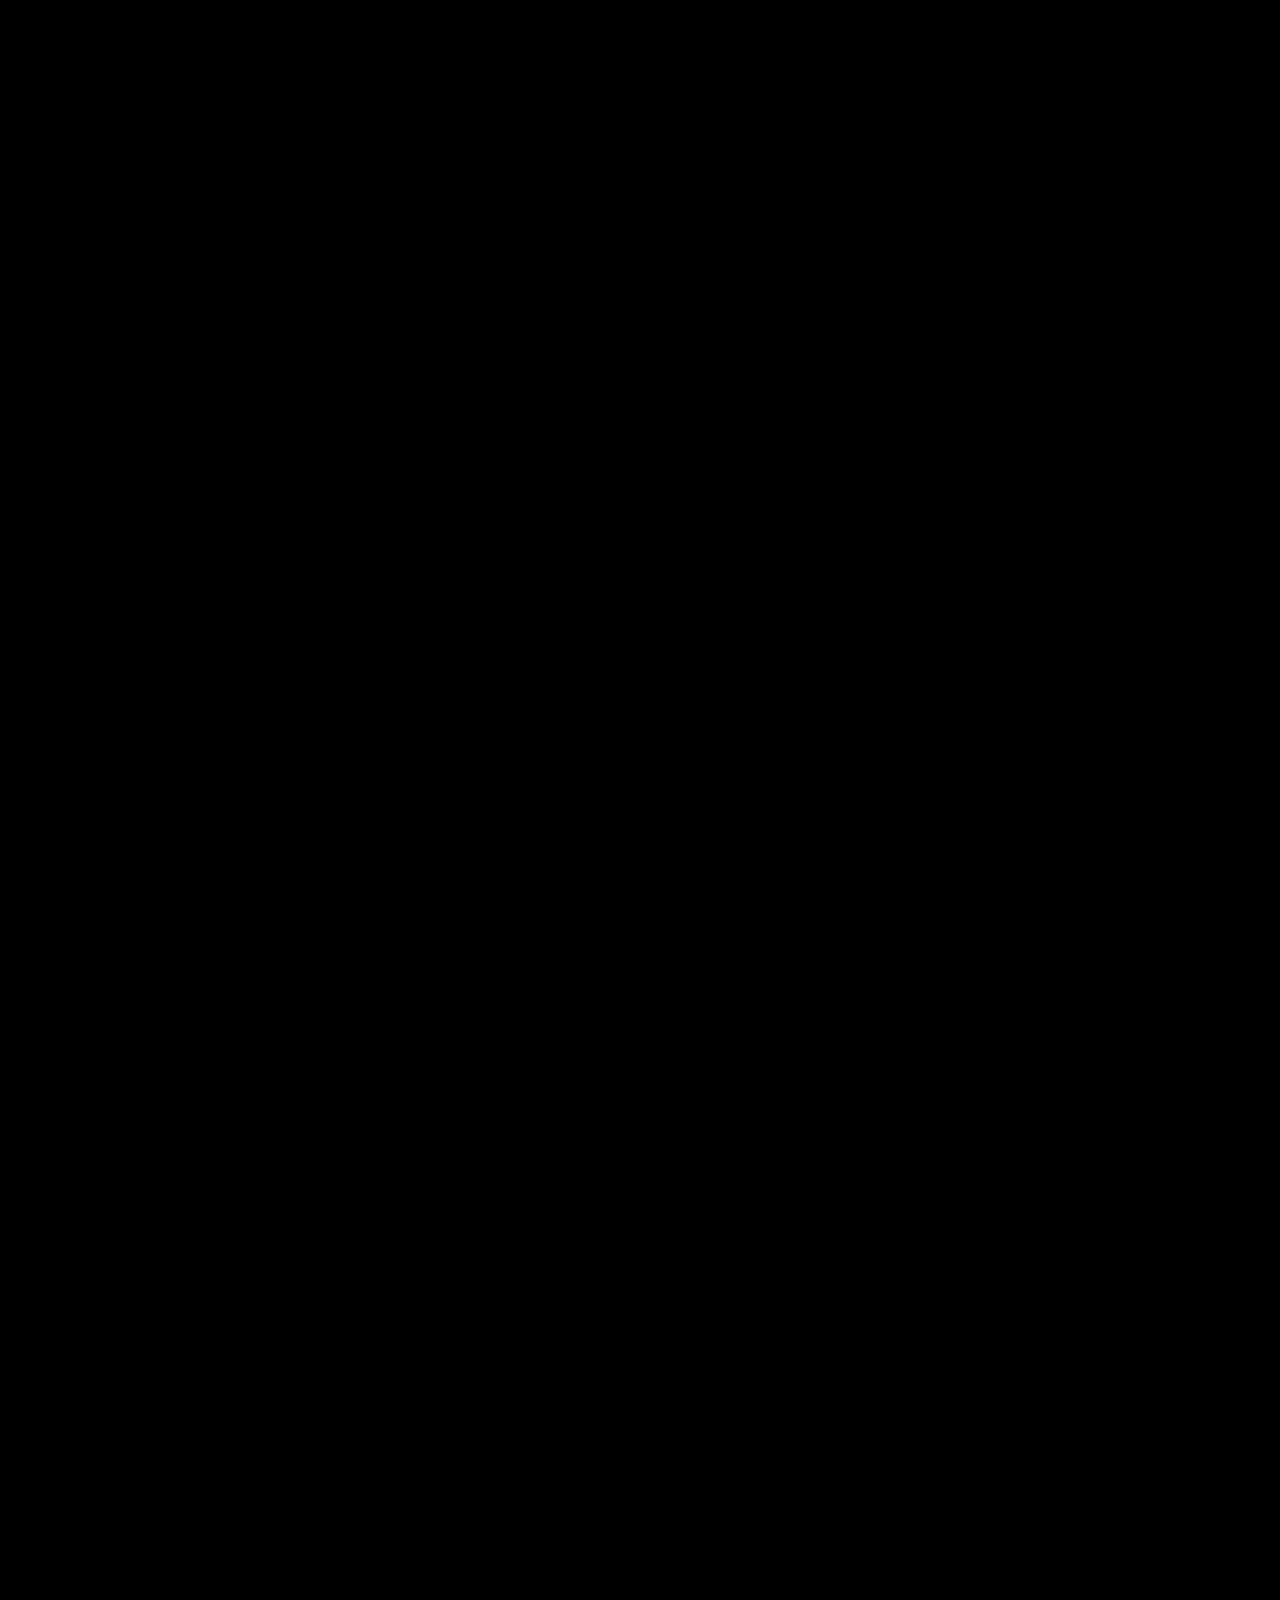
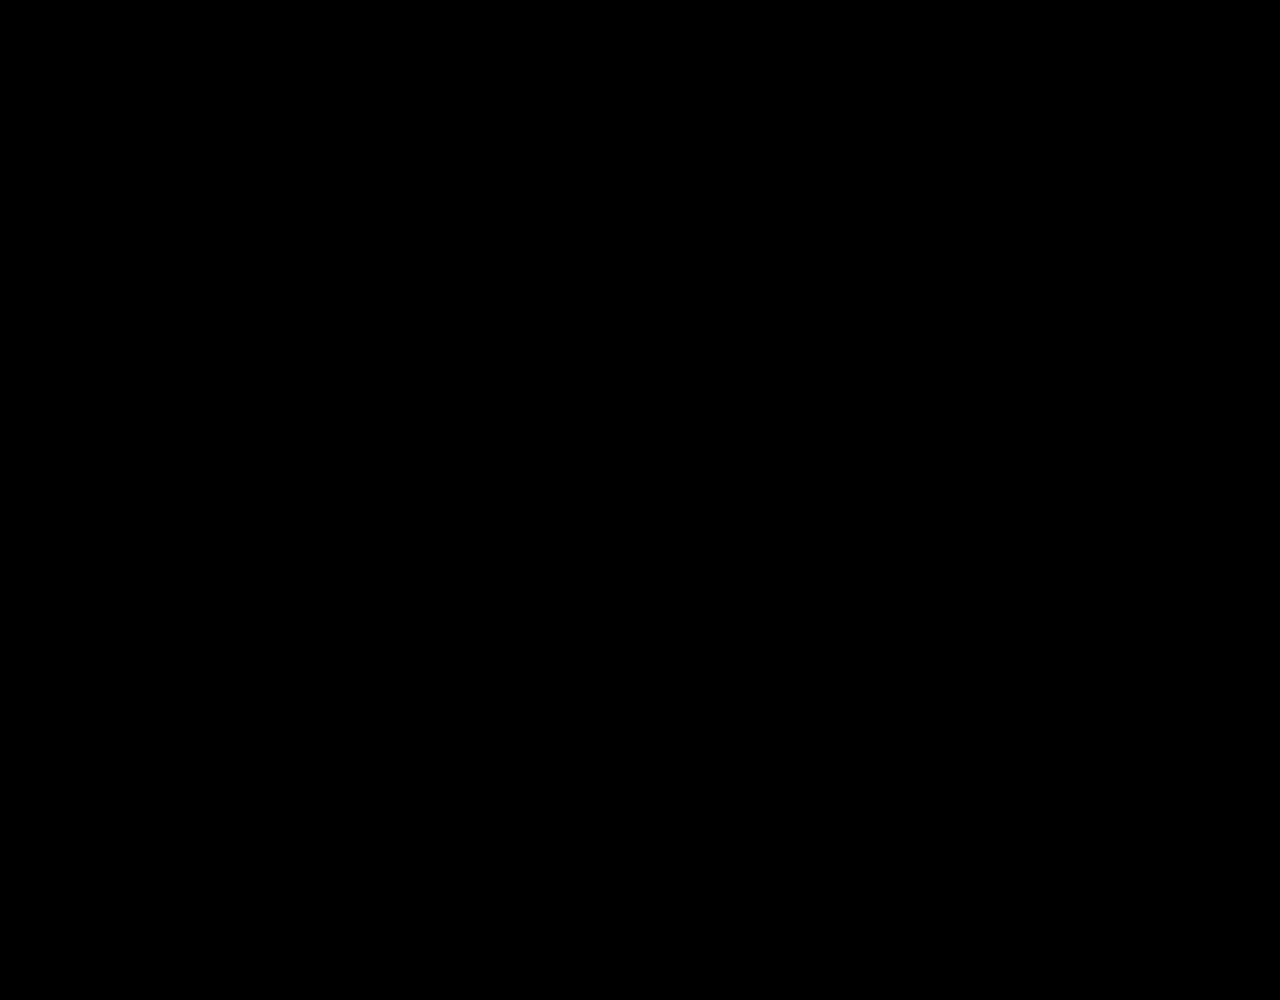
==== commit f9769d59: "Update index.html for improved layout and styling" ====
--- a/index.html
+++ b/index.html
@@ -2,8 +2,10 @@
 <html lang="en">
 <head>
     <meta charset="UTF-8">
-    <meta name="viewport" content="width=device-width, initial-scale=1.0">
-    <title>The Sanctuary | The Mirror</title>
+    <meta name="viewport" content="width=device-width, initial-scale=1.0, maximum-scale=1.0, user-scalable=no">
+    <title>The Sanctuary</title>
+    <link rel="icon" type="image/png" href="favicon.png">
+    <link rel="apple-touch-icon" href="apple-touch-icon.png">
     <link rel="stylesheet" href="global.css">
     <script src="transitions.js" defer></script>
     <style>
@@ -32,16 +34,16 @@
         #final-section { height: 100vh; width: 100%; display: flex; align-items: center; justify-content: center; position: fixed; top: 0; left: 0; z-index: 30; opacity: 0; pointer-events: none; }
         .final-title { font-weight: 200; font-size: 2.2rem; margin: 0; letter-spacing: -1px; }
         .final-label { color: #555; font-size: 0.85rem; margin-top: 10px; }
-        .cta { background: white; color: black; border: none; padding: 15px 40px; margin-top: 25px; font-weight: 600; border-radius: 2px; cursor: pointer; pointer-events: all; }
+        .cta { background: #D1A57A; color: #000; border: none; padding: 15px 40px; margin-top: 25px; font-weight: 600; border-radius: 2px; cursor: pointer; pointer-events: all; }
 
         /* MOBILE OPTIMIZATIONS */
         @media (max-width: 767px) {
-            #ui-layer { left: auto; right: 8%; width: 85%; transform: translateY(-50%); text-align: right; }
-            .text-group { top: 0; transform: translateY(-50%); display: flex; flex-direction: column; align-items: flex-end; }
-            .desc { margin-left: auto; margin-right: 0; text-align: right; text-shadow: 0 2px 15px rgba(0,0,0,0.9); }
-            .title { text-align: right; text-shadow: 0 4px 20px rgba(0,0,0,0.9); line-height: 1.1; }
-            .label { text-align: right; text-shadow: 0 2px 10px rgba(0,0,0,0.9); }
-            #ticker-rig { right: -50vw; transform: translateY(-50%); width: 160vw; height: 160vw; }
+            #ui-layer { left: 50%; right: auto; width: 85%; top: 15%; transform: translateX(-50%); text-align: center; }
+            .text-group { top: 0; transform: none; display: flex; flex-direction: column; align-items: center; }
+            .desc { margin-left: auto; margin-right: auto; text-align: center; text-shadow: 0 2px 15px rgba(0,0,0,0.9); }
+            .title { text-align: center; text-shadow: 0 4px 20px rgba(0,0,0,0.9); line-height: 1.1; }
+            .label { text-align: center; text-shadow: 0 2px 10px rgba(0,0,0,0.9); }
+            #ticker-rig { right: 50%; bottom: -15vh; top: auto; transform: translateX(50%); width: 140vw; height: 140vw; }
         }
     </style>
 </head>
@@ -54,10 +56,10 @@
     </a>
 
     <nav>
-        <a href="index.html" class="active">Mirror</a>
-        <a href="science.html">Science</a>
-        <a href="interface.html">Interface</a>
-        <a href="manifesto.html">Manifesto</a>
+        <a href="index.html" class="active">MIRROR</a> <span style="opacity:0.2">//</span>
+        <a href="science.html">SCIENCE</a> <span style="opacity:0.2">//</span>
+        <a href="interface.html">INTERFACE</a> <span style="opacity:0.2">//</span>
+        <a href="manifesto.html">MANIFESTO</a>
     </nav>
 
     <main>
@@ -79,7 +81,7 @@
         <div style="text-align:center;">
             <h1 class="final-title">Enter the Sanctuary</h1>
             <p class="final-label">Global Beta now rolling.</p>
-            <button class="cta">Request Access</button>
+            <button class="cta" data-tally-open="7R9RWa" data-tally-layout="modal">Request Access</button>
         </div>
     </section>
 
@@ -176,5 +178,6 @@
         }
         render();
     </script>
+    <script async src="https://tally.so/widgets/embed.js"></script>
 </body>
 </html>
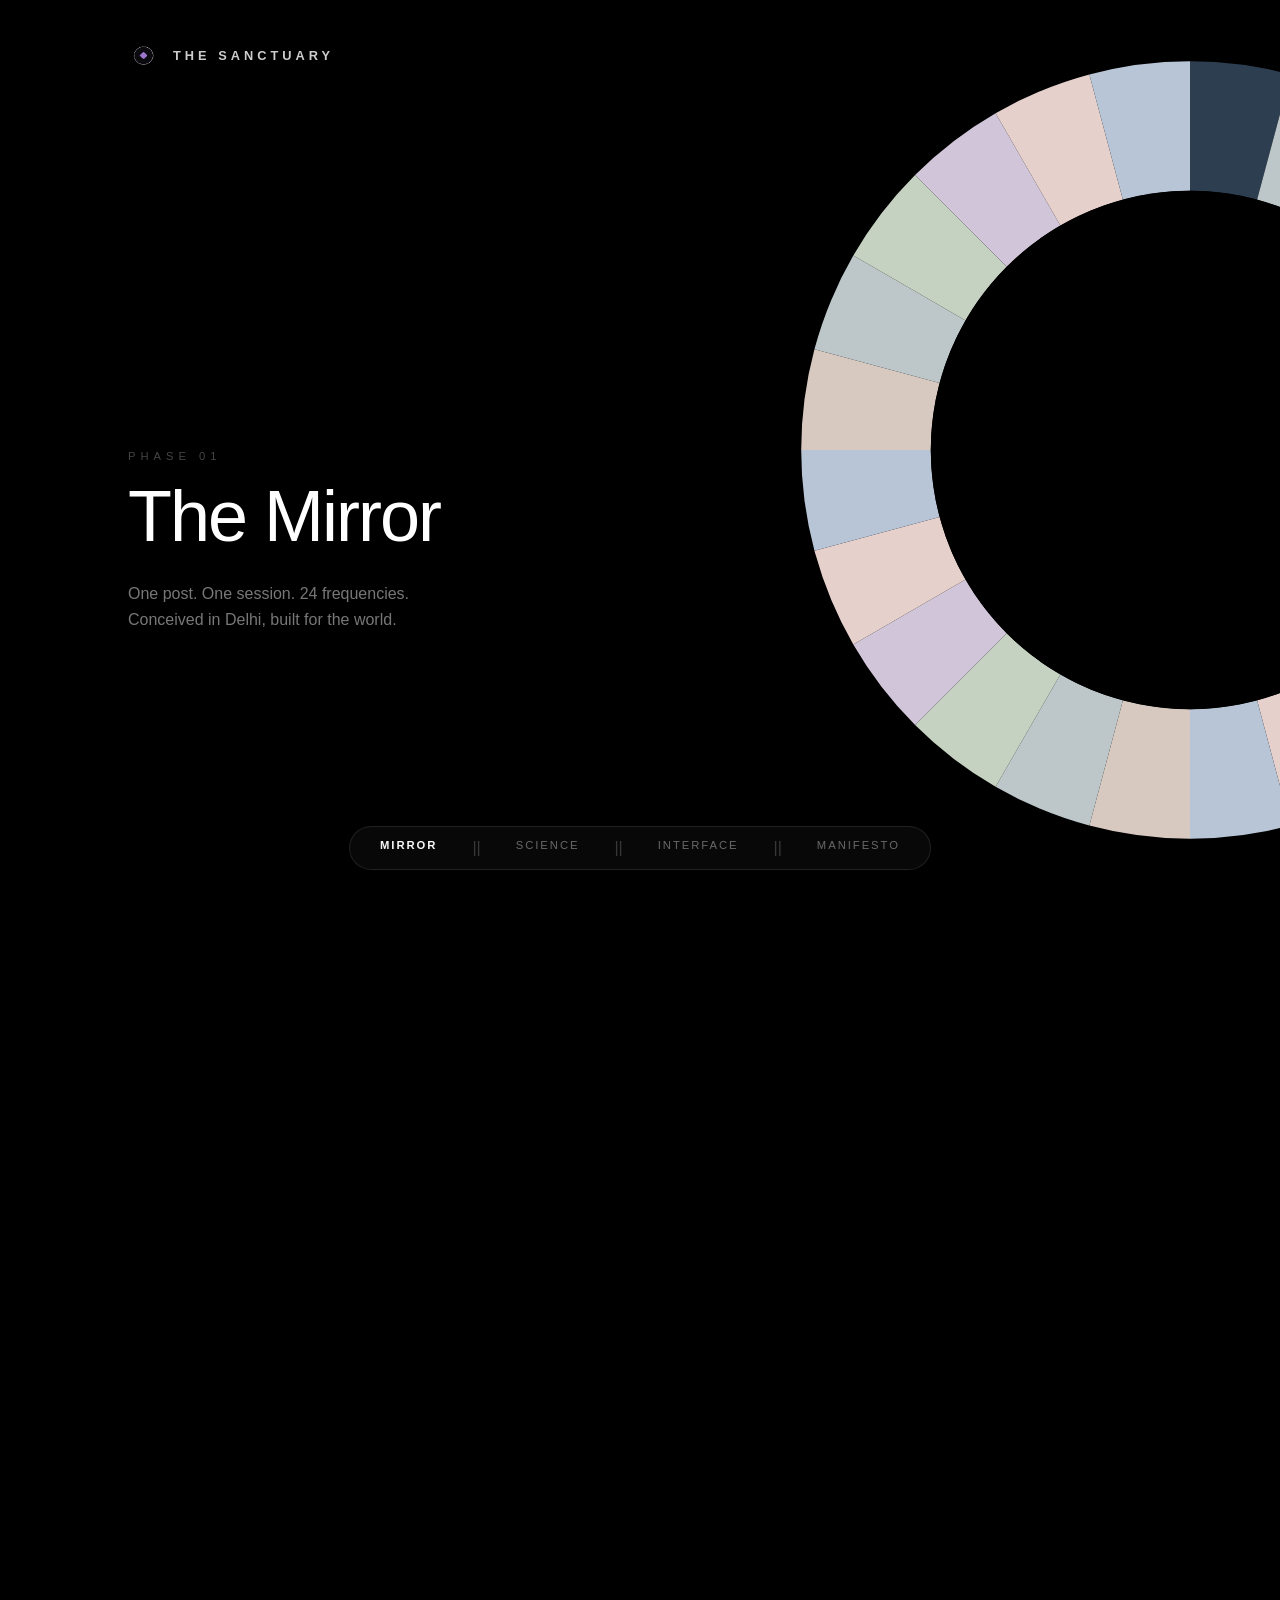
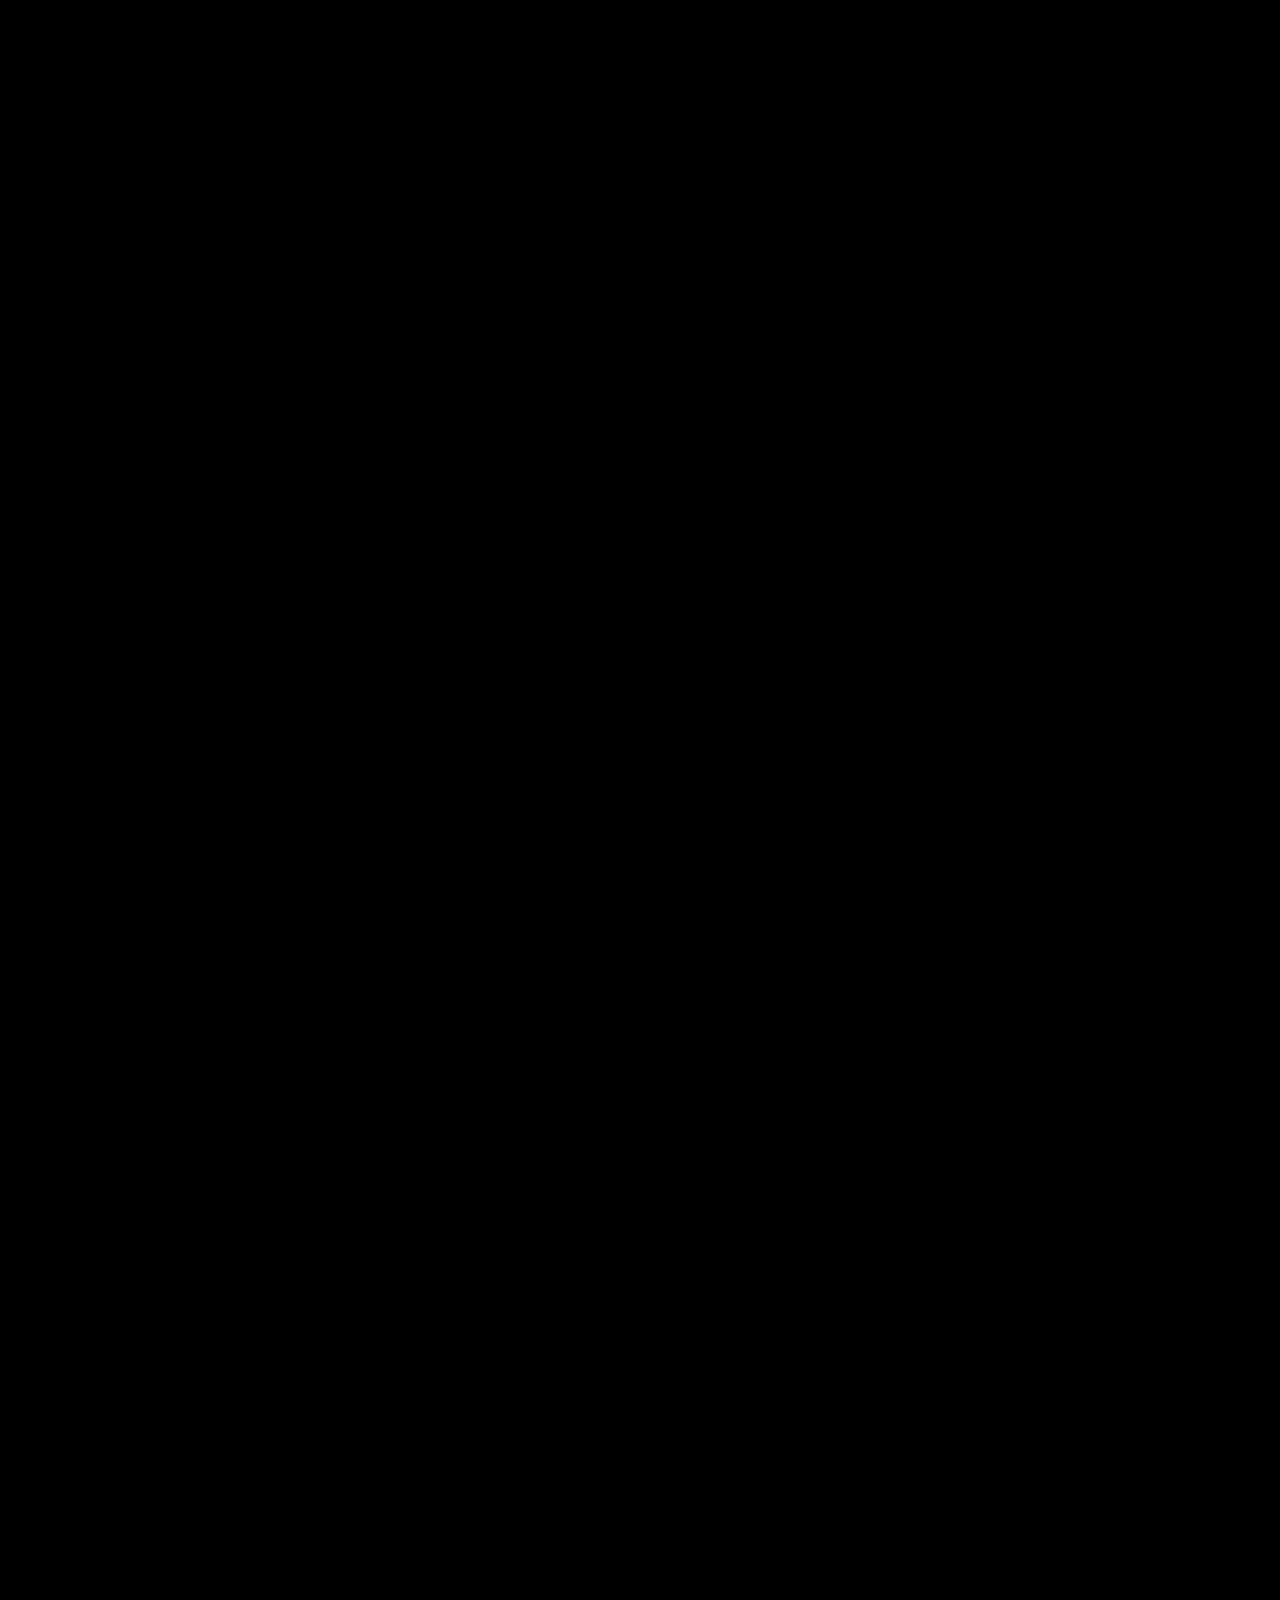
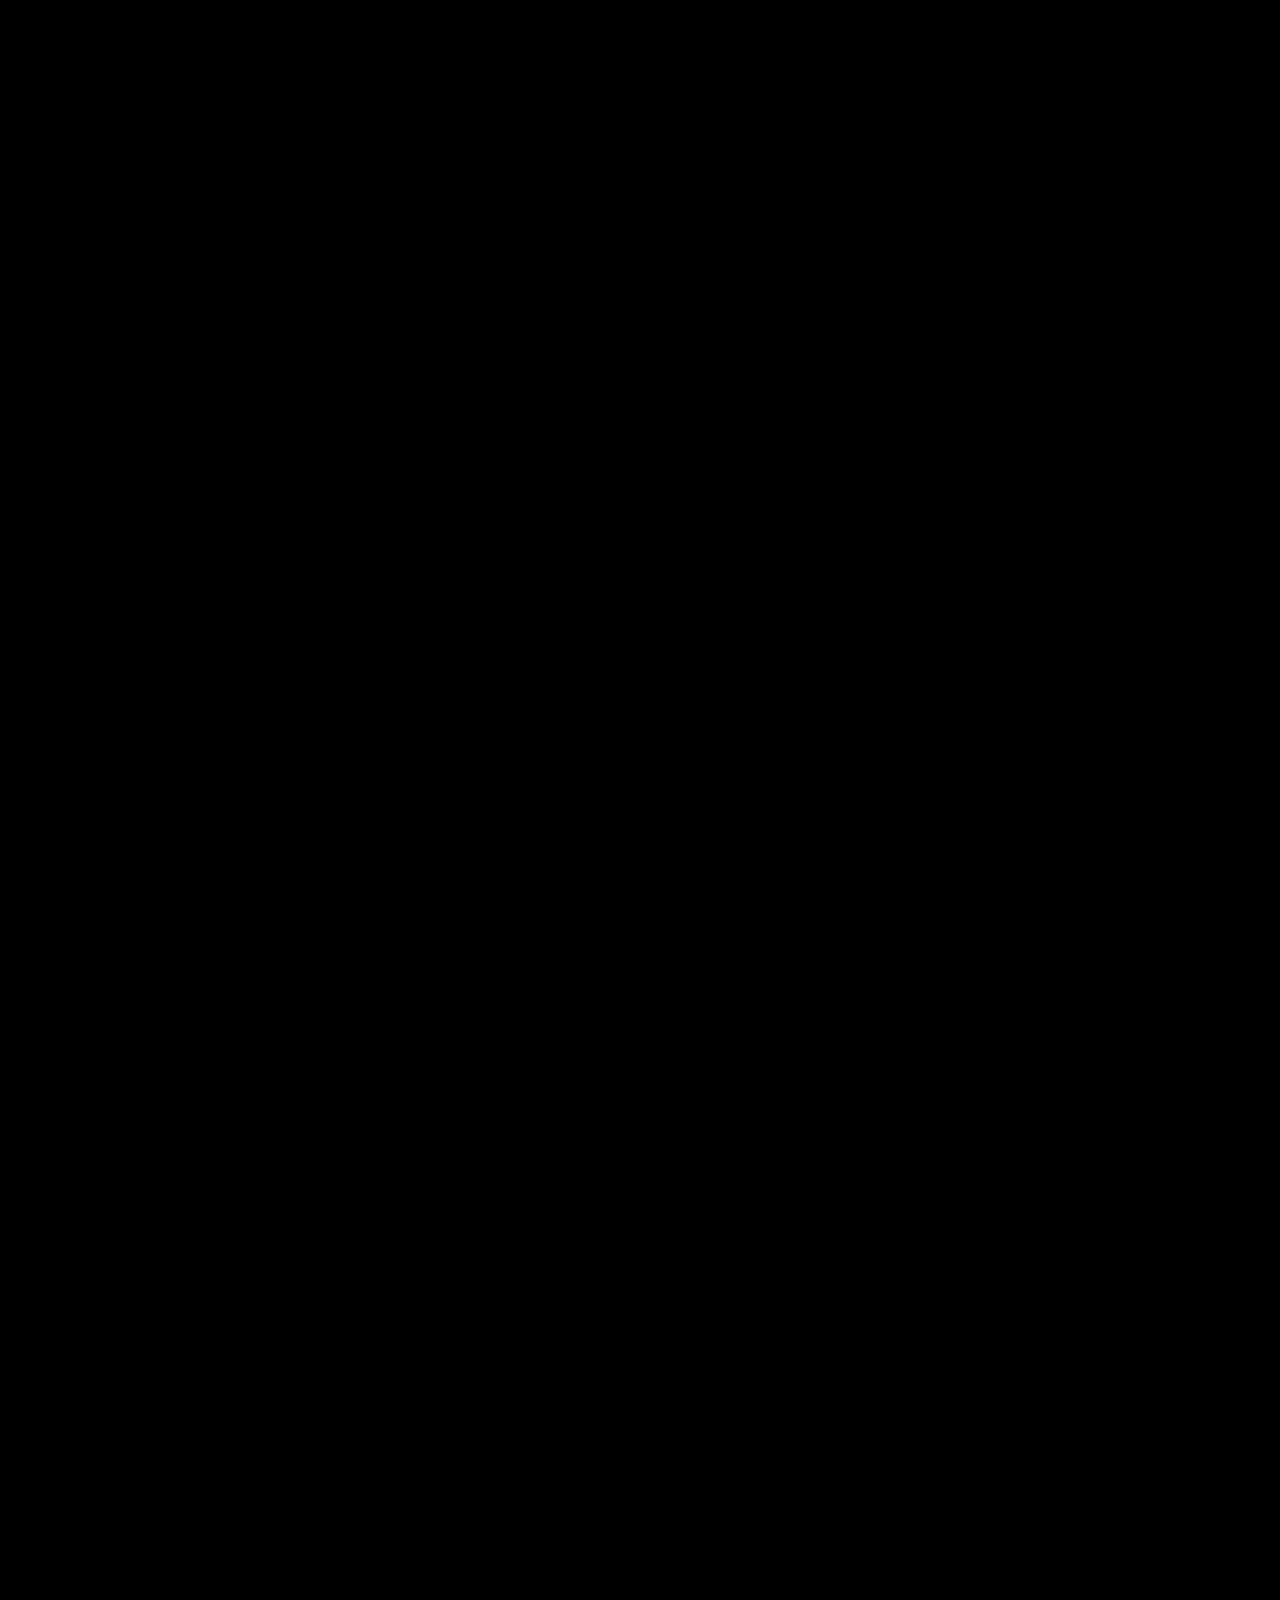
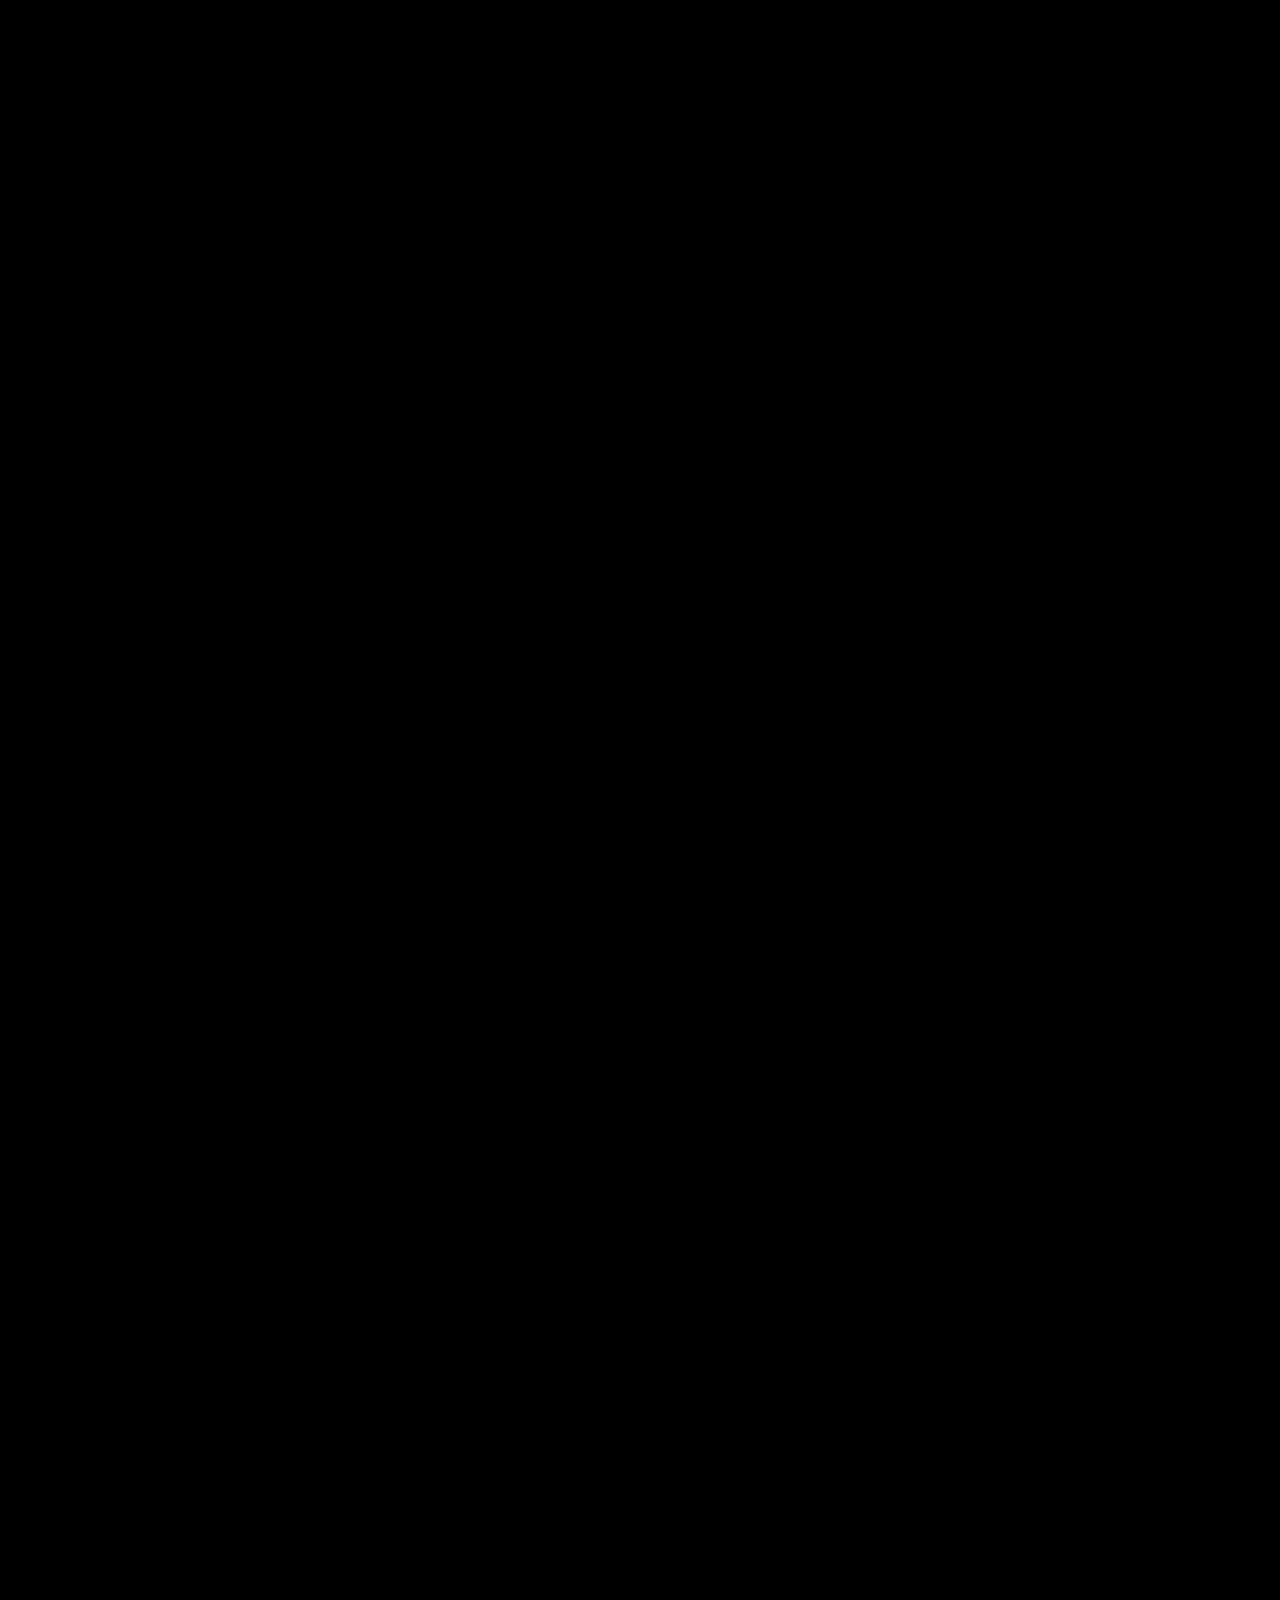
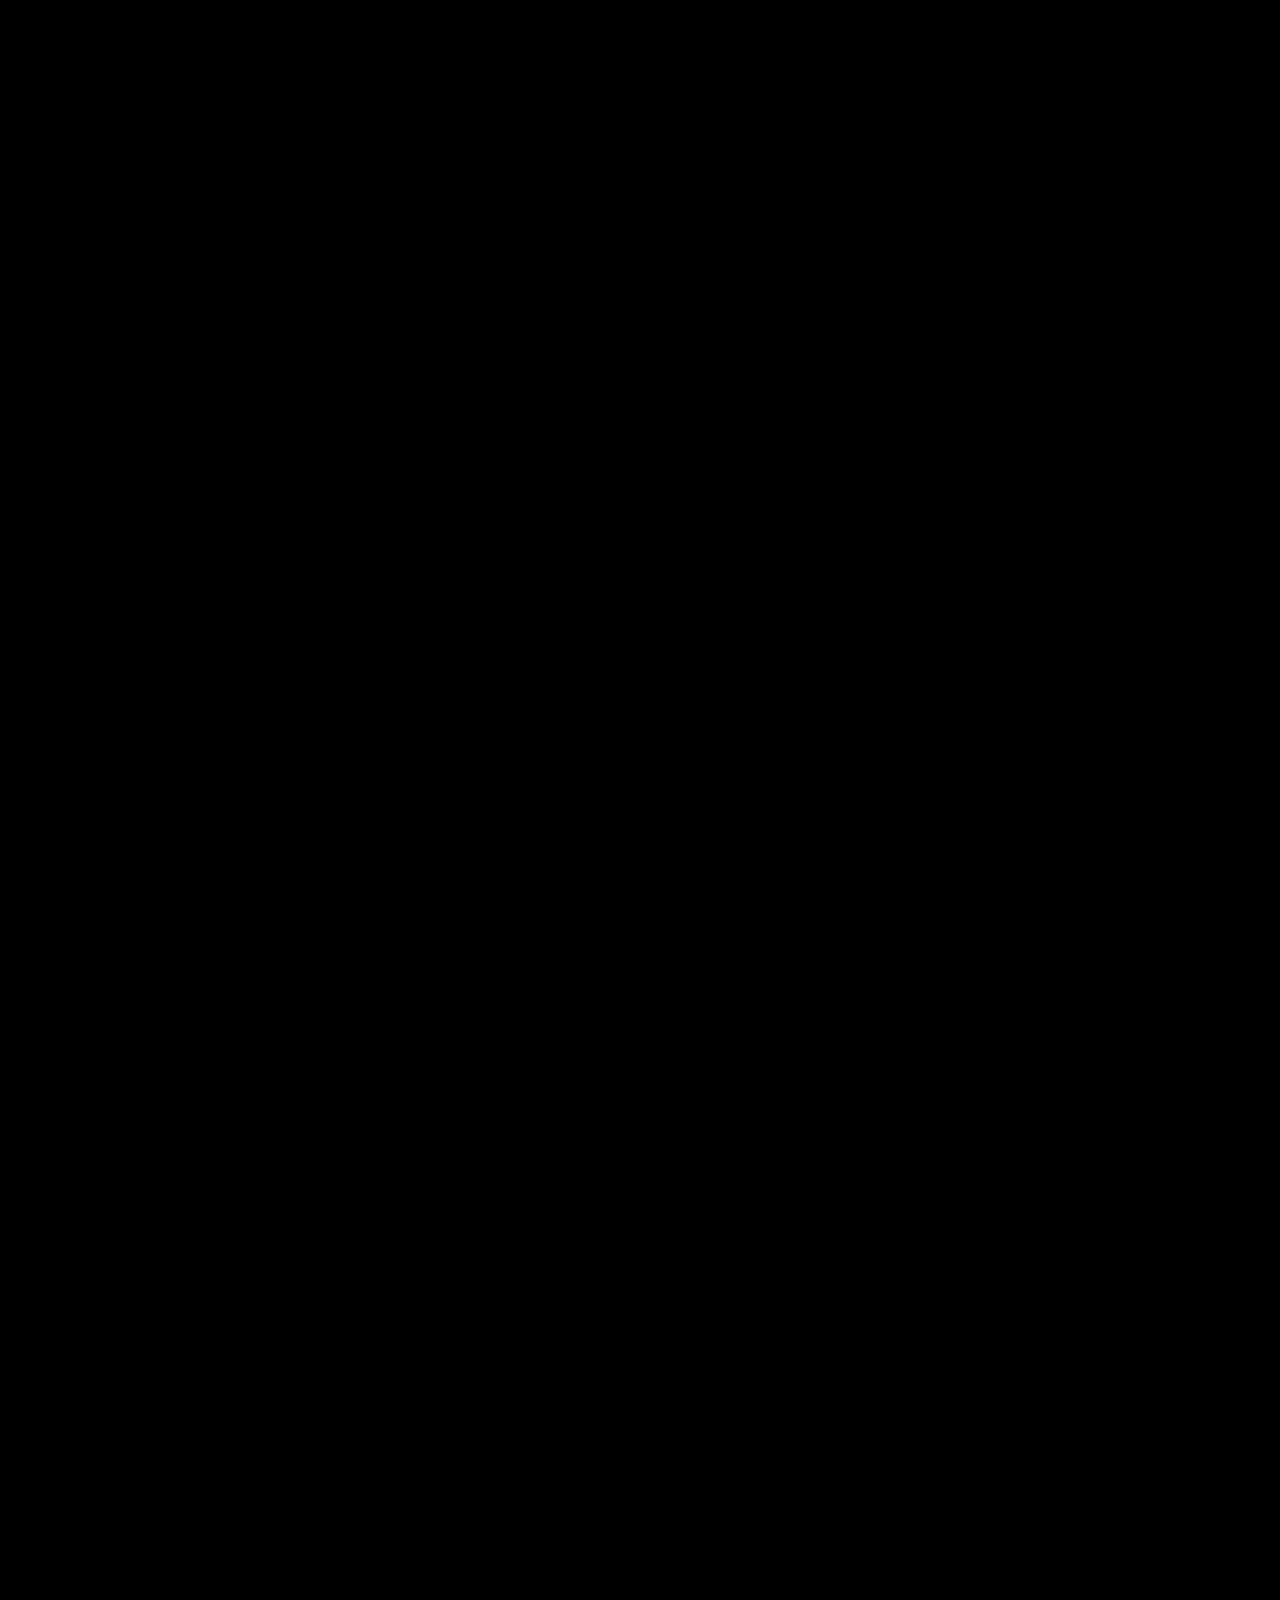
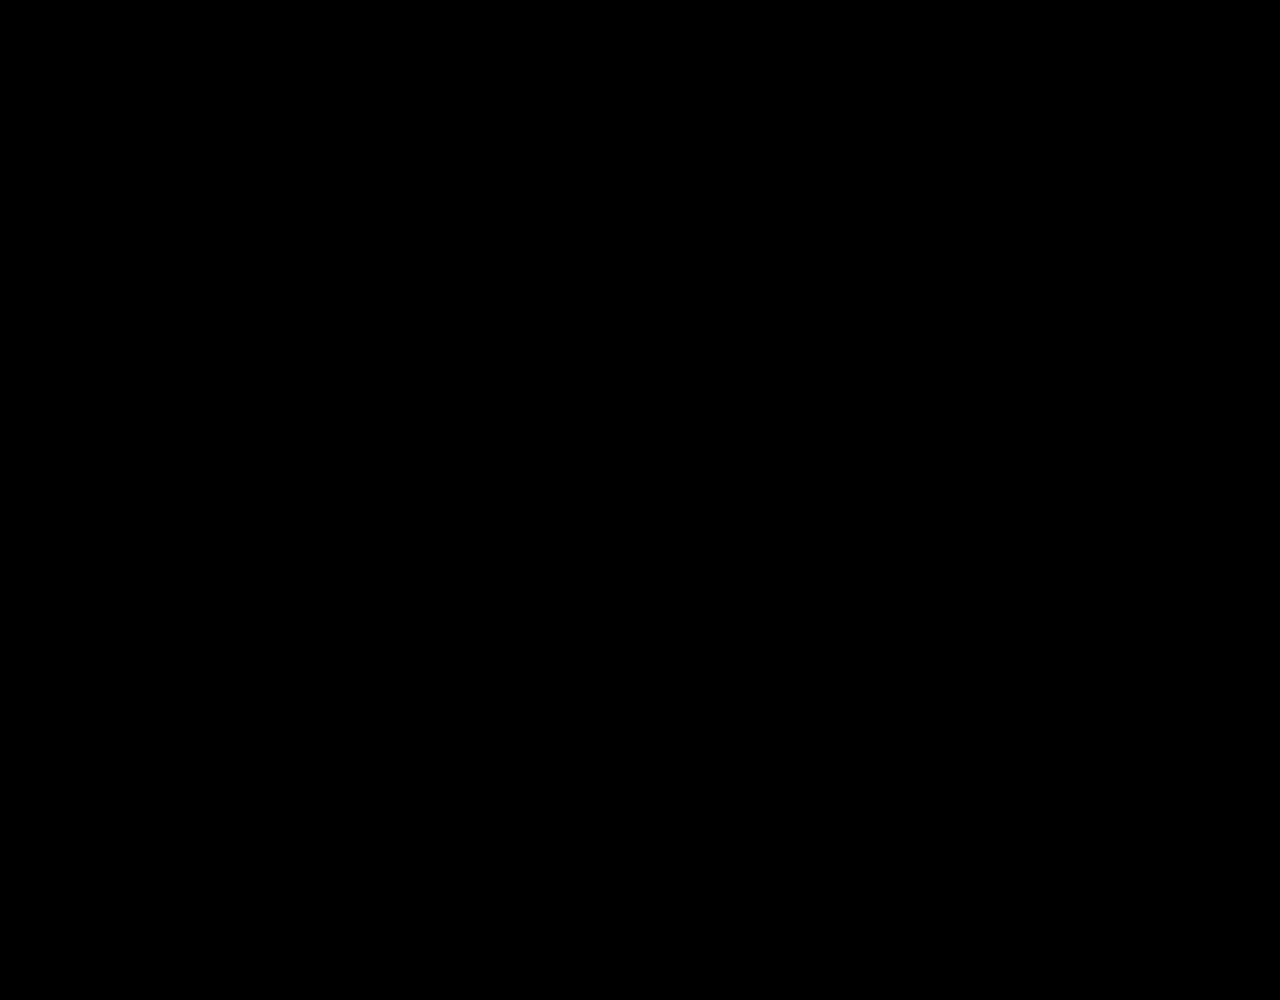
==== commit c94252cb: "Update page title and navigation separators" ====
--- a/index.html
+++ b/index.html
@@ -3,7 +3,7 @@
 <head>
     <meta charset="UTF-8">
     <meta name="viewport" content="width=device-width, initial-scale=1.0, maximum-scale=1.0, user-scalable=no">
-    <title>The Sanctuary</title>
+    <title>The Sanctuary | The Mirror</title>
     <link rel="icon" type="image/png" href="favicon.png">
     <link rel="apple-touch-icon" href="apple-touch-icon.png">
     <link rel="stylesheet" href="global.css">
@@ -37,13 +37,13 @@
         .cta { background: #D1A57A; color: #000; border: none; padding: 15px 40px; margin-top: 25px; font-weight: 600; border-radius: 2px; cursor: pointer; pointer-events: all; }
 
         /* MOBILE OPTIMIZATIONS */
-        @media (max-width: 767px) {
-            #ui-layer { left: 50%; right: auto; width: 85%; top: 15%; transform: translateX(-50%); text-align: center; }
-            .text-group { top: 0; transform: none; display: flex; flex-direction: column; align-items: center; }
-            .desc { margin-left: auto; margin-right: auto; text-align: center; text-shadow: 0 2px 15px rgba(0,0,0,0.9); }
-            .title { text-align: center; text-shadow: 0 4px 20px rgba(0,0,0,0.9); line-height: 1.1; }
-            .label { text-align: center; text-shadow: 0 2px 10px rgba(0,0,0,0.9); }
-            #ticker-rig { right: 50%; bottom: -15vh; top: auto; transform: translateX(50%); width: 140vw; height: 140vw; }
+        @media (max-width: 768px) {
+            #ui-layer { position: fixed; top: 44%; right: 8vw; left: auto; width: 60vw; transform: translateY(-50%); text-align: right; z-index: 100; pointer-events: none; }
+            .text-group { top: 0; transform: none; display: flex; flex-direction: column; align-items: flex-end; }
+            .desc { margin-left: auto; margin-right: 0; text-align: right; text-shadow: 0 2px 15px rgba(0,0,0,0.9); }
+            .title { text-align: right; text-shadow: 0 4px 20px rgba(0,0,0,0.9); line-height: 1; font-size: clamp(2rem, 10vw, 3.2rem); }
+            .label { text-align: right; text-shadow: 0 2px 10px rgba(0,0,0,0.9); }
+            #ticker-rig { position: fixed; top: 50%; right: -35vw; bottom: auto; transform: translateY(-50%); width: 130vw; height: 130vw; z-index: 50; }
         }
     </style>
 </head>
@@ -56,9 +56,9 @@
     </a>
 
     <nav>
-        <a href="index.html" class="active">MIRROR</a> <span style="opacity:0.2">//</span>
-        <a href="science.html">SCIENCE</a> <span style="opacity:0.2">//</span>
-        <a href="interface.html">INTERFACE</a> <span style="opacity:0.2">//</span>
+        <a href="index.html" class="active">MIRROR</a> <span style="opacity:0.2">||</span>
+        <a href="science.html">SCIENCE</a> <span style="opacity:0.2">||</span>
+        <a href="interface.html">INTERFACE</a> <span style="opacity:0.2">||</span>
         <a href="manifesto.html">MANIFESTO</a>
     </nav>
 
